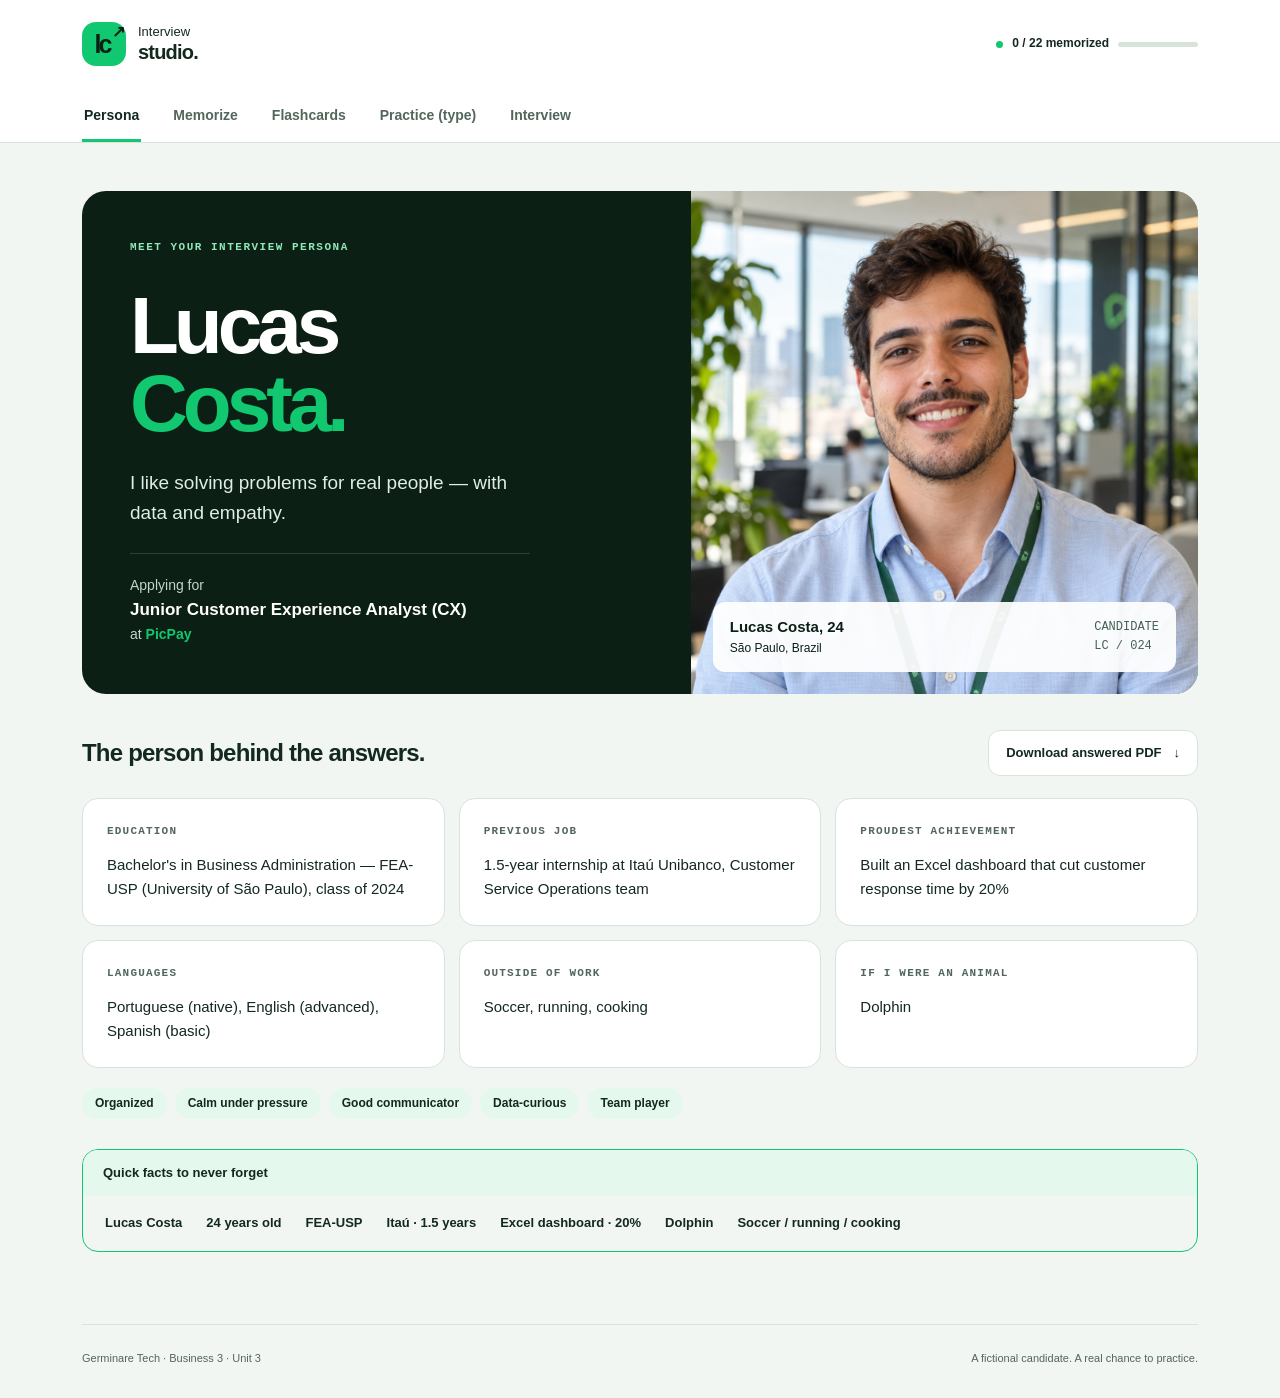
==== public/index.html @ 082b8311 "Lucas Costa interview persona: content, site, PDF" ====
<!doctype html>
<html lang="en">
<head>
  <meta charset="utf-8">
  <meta name="viewport" content="width=device-width, initial-scale=1">
  <meta name="theme-color" content="#0B1F14">
  <meta name="description" content="Meet Lucas Costa. Learn his story and rehearse all 22 interview answers, one conversation at a time.">
  <title>Lucas Costa · Interview studio</title>
  <link rel="stylesheet" href="./styles.css">
  <script src="./app.js" defer></script>
</head>
<body>
  <a class="skip-link" href="#main">Skip to content</a>
  <header class="site-header">
    <div class="header-inner">
      <a class="brand" href="#persona" aria-label="Interview studio home"><span class="brand-mark" aria-hidden="true">lc<span>↗</span></span><span>Interview<br><strong>studio.</strong></span></a>
      <div class="header-progress"><span class="status-dot" aria-hidden="true"></span><span id="header-known">0 / 22 memorized</span><progress id="header-progress" max="22" value="0" aria-label="Answers memorized"></progress></div>
    </div>
    <nav class="tabs" aria-label="Study sections">
      <a href="#persona" data-tab="persona">Persona</a>
      <a href="#memorize" data-tab="memorize">Memorize</a>
      <a href="#flashcards" data-tab="flashcards">Flashcards</a>
      <a href="#practice" data-tab="practice">Practice <span class="desktop-label">(type)</span></a>
      <a href="#exam" data-tab="exam">Interview</a>
    </nav>
  </header>
  <main id="main" tabindex="-1">
    <p id="loading" class="notice" role="status">Opening your interview workbook…</p>
    <section id="persona" class="view" aria-labelledby="persona-heading" hidden></section>
    <section id="memorize" class="view" aria-labelledby="memorize-heading" hidden>
      <div class="section-heading"><div><p class="eyebrow">Learn the script</p><h1 id="memorize-heading">One answer at a time.</h1><p>Read it. Say it. Cover it. Keep the exact words.</p></div><span class="section-count">22 questions</span></div>
      <div class="toolbar">
        <label>Memory mode<select id="memory-mode"><option value="full">Full text</option><option value="first">First letters</option><option value="cloze">Cloze</option><option value="hidden">Hidden</option></select></label>
        <label class="rate-control">Voice speed <output id="rate-value" for="speech-rate">0.9×</output><input id="speech-rate" type="range" min="0.7" max="1.1" step="0.1" value="0.9"></label>
        <button id="stop-speech" class="subtle" type="button">Stop audio</button>
      </div>
      <p id="speech-note" class="helper">Listen in English, then repeat out loud. Voice playback needs a browser with text-to-speech.</p>
      <div id="question-list" class="question-list"></div>
    </section>
    <section id="flashcards" class="view study-view" aria-labelledby="flashcards-heading" hidden>
      <div class="section-heading"><div><p class="eyebrow">Recall, not recognition</p><h1 id="flashcards-heading">Make it stick.</h1><p>Say the answer before you turn the card.</p></div><span id="flash-known" class="section-count">0/22 known</span></div>
      <div class="flash-top"><span id="flash-position" class="eyebrow"></span><div class="button-row"><button id="shuffle" class="subtle" type="button">Shuffle</button><button id="reset-known" class="subtle" type="button">Reset progress</button></div></div>
      <button id="flash-card" class="flash-card" type="button" aria-label="Flip flashcard"><span id="flash-side" class="eyebrow">Question</span><span id="flash-text" class="flash-text"></span><span id="flash-cue" class="cue"></span><span class="flash-hint">Tap to flip · Space on keyboard</span></button>
      <div class="flash-actions"><button id="flash-prev" class="subtle" type="button" aria-label="Previous flashcard">← Previous</button><div class="button-row"><button id="again" class="secondary" type="button">Again</button><button id="got-it" class="primary" type="button">Got it ✓</button></div><button id="flash-next" class="subtle" type="button" aria-label="Next flashcard">Next →</button></div>
      <p class="helper center">Left / right arrows to navigate. Swipe on your phone. “Again” puts a card back into your learning pile.</p>
    </section>
    <section id="practice" class="view study-view" aria-labelledby="practice-heading" hidden>
      <div class="section-heading"><div><p class="eyebrow">Find the missing words</p><h1 id="practice-heading">From memory, please.</h1><p>Type the script or dictate it. Then see what to work on.</p></div></div>
      <div class="practice-panel panel"><div class="question-picker"><label for="practice-select">Choose a question</label><div class="picker-row"><select id="practice-select"></select><button id="practice-random" class="secondary" type="button">Random ↗</button></div></div><h2 id="practice-question"></h2><label for="practice-input">Your answer</label><textarea id="practice-input" rows="7" placeholder="Try without looking at the answer…" spellcheck="false" autocapitalize="off" autocomplete="off"></textarea><div class="button-row"><button id="check-answer" class="primary" type="button">Check answer</button><button id="dictate" class="secondary" type="button" hidden>🎤 Speak answer</button><span id="dictation-status" class="helper" role="status"></span></div></div>
      <div id="practice-result" class="panel result-panel" aria-live="polite" hidden></div>
    </section>
    <section id="exam" class="view study-view" aria-labelledby="exam-heading" hidden>
      <div class="section-heading"><div><p class="eyebrow">Your turn in the hot seat</p><h1 id="exam-heading">Let’s talk, Lucas.</h1><p>A shuffled interview. No notes. Just you and your story.</p></div></div>
      <div id="exam-content" class="panel exam-panel"></div>
    </section>
    <p id="app-status" class="sr-only" role="status" aria-live="polite"></p>
  </main>
  <footer><span>Germinare Tech · Business 3 · Unit 3</span><span>A fictional candidate. A real chance to practice.</span></footer>
</body>
</html>
---- public/styles.css ----
:root{color-scheme:light dark;--green:#11c76f;--ink:#0b1f14;--bg:#f2f6f3;--paper:#fff;--text:#14291e;--muted:#53665b;--line:#d8e3db;--soft:#e5f8ed;--red:#aa3039;--yellow:#765300;--shadow:0 14px 40px #0b1f1408;font-family:Arial,Helvetica,sans-serif;font-size:16px}*{box-sizing:border-box}body{margin:0;background:var(--bg);color:var(--text);line-height:1.6}button,input,select,textarea{font:inherit}button,a,input,select,textarea{-webkit-tap-highlight-color:transparent}button,a,select,input[type=range]{touch-action:manipulation}button{cursor:pointer}button:disabled{cursor:default;opacity:.5}a{color:inherit}button:focus-visible,a:focus-visible,input:focus-visible,textarea:focus-visible,select:focus-visible{outline:3px solid var(--green);outline-offset:4px}button{border:1px solid transparent}button,select,textarea{border-radius:12px}[hidden]{display:none!important}.site-header{background:var(--paper);border-bottom:1px solid var(--line)}.header-inner{max-width:1180px;padding:22px 32px;margin:auto;display:flex;align-items:center;justify-content:space-between;gap:20px}.brand{display:flex;gap:12px;align-items:center;text-decoration:none;font-size:13px;line-height:1.2}.brand strong{font-size:20px;letter-spacing:-.8px}.brand-mark{position:relative;display:grid;place-items:center;background:var(--green);width:44px;height:44px;border-radius:14px;color:var(--ink);font-weight:800;font-size:25px;letter-spacing:-3px;padding-right:4px}.brand-mark span{position:absolute;right:4px;top:0;font-size:16px}.header-progress{display:flex;align-items:center;gap:9px;font-size:12px;font-weight:600}.status-dot{width:7px;height:7px;border-radius:50%;background:var(--green)}progress{appearance:none;width:80px;height:5px;border:0;border-radius:4px;background:var(--line);overflow:hidden}progress::-webkit-progress-bar{background:var(--line)}progress::-webkit-progress-value{background:var(--green)}progress::-moz-progress-bar{background:var(--green)}.tabs{max-width:1116px;margin:auto;display:flex;gap:30px;padding:0 0;overflow-x:auto}.tabs a{white-space:nowrap;text-decoration:none;padding:16px 2px 13px;border-bottom:3px solid transparent;color:var(--muted);font-size:14px;font-weight:700}.tabs a[aria-current=page]{border-color:var(--green);color:var(--text)}main{max-width:1180px;margin:auto;padding:48px 32px 72px;min-height:70vh}.eyebrow{font-family:Consolas,'Courier New',monospace;font-size:11px;font-weight:700;letter-spacing:1.5px;text-transform:uppercase;margin:0 0 12px}.hero{display:grid;grid-template-columns:1.2fr 1fr;min-height:470px;background:var(--ink);color:#fff;border-radius:24px;overflow:hidden}.hero-copy{padding:48px;display:flex;flex-direction:column;align-items:flex-start;justify-content:center}.hero .eyebrow{color:#8fe8b8}.hero h1{font-size:clamp(48px,7vw,80px);line-height:.98;letter-spacing:-5px;margin:18px 0 24px;max-width:400px}.hero h1 span{display:block;color:var(--green)}.hero-tagline{font-size:19px;line-height:1.6;max-width:410px;color:#e0eee5;margin:0 0 24px}.role-label{border-top:1px solid #ffffff26;padding-top:20px;max-width:400px;width:100%;font-size:14px;color:#c0d6c9}.role-label strong{display:block;color:#fff;font-size:17px}.role-label .company{color:var(--green)}.portrait-panel{position:relative;background:#c1e9cc;overflow:hidden;min-height:390px;display:flex;align-items:center;justify-content:center}.portrait-panel img{width:100%;height:100%;object-fit:cover;position:absolute;inset:0}.portrait-fallback{font-size:140px;font-weight:800;letter-spacing:-12px;color:#17683a}.portrait-note{position:absolute;bottom:22px;left:22px;right:22px;display:flex;align-items:center;justify-content:space-between;gap:10px;padding:13px 17px;border-radius:12px;background:#ffffffed;color:var(--ink);font-size:12px}.portrait-note strong{display:block;font-size:15px}.portrait-note .candidate-id{font-family:Consolas,monospace;font-size:12px;color:#476052}.intro-line{display:flex;align-items:center;justify-content:space-between;gap:22px;margin:36px 0 22px}.intro-line h2{font-size:24px;letter-spacing:-.8px;margin:0}.download{font-size:13px;font-weight:700;text-decoration:none;display:inline-flex;align-items:center;gap:12px;padding:12px 17px;border:1px solid var(--line);border-radius:12px;background:var(--paper)}.facts-grid{display:grid;grid-template-columns:repeat(3,1fr);gap:14px}.fact{background:var(--paper);padding:24px;border:1px solid var(--line);border-radius:16px}.fact h3{font-family:Consolas,monospace;font-size:11px;text-transform:uppercase;letter-spacing:1.2px;color:var(--muted);margin:0 0 12px}.fact p{margin:0;font-size:15px}.traits{display:flex;flex-wrap:wrap;gap:8px;margin-top:20px}.chip{background:var(--soft);padding:6px 13px;border-radius:30px;font-size:12px;font-weight:700}.cheat-strip{margin-top:30px;border:1px solid var(--green);border-radius:16px;overflow:hidden}.cheat-strip h2{font-size:13px;background:var(--soft);padding:13px 20px;margin:0}.cheat-facts{display:flex;flex-wrap:wrap;gap:0;padding:12px 10px}.cheat-facts span{font-size:13px;font-weight:700;padding:5px 12px}.section-heading{display:flex;justify-content:space-between;align-items:center;gap:24px;margin-bottom:30px}.section-heading h1{font-size:clamp(32px,4vw,48px);letter-spacing:-1.8px;line-height:1.1;margin:0 0 14px}.section-heading p:not(.eyebrow){color:var(--muted);margin:0;font-size:15px}.section-count{font-family:Consolas,monospace;white-space:nowrap;font-size:12px;border:1px solid var(--line);border-radius:30px;padding:7px 14px;background:var(--paper)}.toolbar{display:flex;align-items:center;gap:30px;background:var(--paper);border:1px solid var(--line);padding:18px 22px;border-radius:16px}.toolbar label,.question-picker label,.practice-panel>label{font-size:12px;font-weight:700;display:block}select{display:block;padding:10px 36px 10px 12px;border:1px solid var(--line);background:var(--paper);color:var(--text);max-width:100%}.toolbar select{margin-top:6px;min-width:170px}.rate-control{flex:1;max-width:260px}.rate-control output{float:right;font-family:Consolas,monospace}.rate-control input{display:block;width:100%;margin-top:18px;accent-color:var(--green)}.toolbar button{margin-left:auto}.helper{color:var(--muted);font-size:12px}.question-list{display:grid;gap:18px;margin-top:25px}.question-card{border:1px solid var(--line);background:var(--paper);border-radius:18px;padding:28px;box-shadow:var(--shadow)}.question-top{display:flex;align-items:flex-start;gap:16px}.q-number{font-family:Consolas,monospace;font-size:12px;color:var(--muted);padding-top:4px;white-space:nowrap}.question-card h2{font-size:18px;line-height:1.5;margin:0;flex:1;letter-spacing:-.3px}.audio-btn{border:1px solid var(--line);border-radius:50%;width:40px;height:40px;flex:none;background:var(--bg);color:var(--text)}.answer{font-size:17px;line-height:1.9;margin:20px 0;white-space:pre-wrap}.answer-hidden{background:var(--bg);width:100%;text-align:left;border:1px dashed var(--line);padding:22px;color:var(--muted)}.cloze-word{display:inline;padding:0 3px;border-radius:4px;border:0;border-bottom:1px dashed var(--green);background:var(--soft);color:var(--text);letter-spacing:1px;font:inherit}.cue{display:block;font-size:12px;color:var(--muted);line-height:1.7}.cue-label{font-family:Consolas,monospace;text-transform:uppercase;font-size:10px;letter-spacing:1px;color:var(--muted);margin-right:10px}.question-bottom{border-top:1px solid var(--line);padding-top:15px;display:flex;justify-content:space-between;gap:18px;align-items:center}.translation{color:var(--muted);font-size:14px;border-left:3px solid var(--green);padding:0 0 0 15px;margin:18px 0 0}.badge{display:inline-block;font-size:10px;background:var(--soft);color:var(--text);padding:3px 9px;border-radius:20px;margin-top:8px}.primary,.secondary,.subtle{padding:11px 19px;font-size:13px;font-weight:700;line-height:1.5;white-space:nowrap}.primary{background:var(--green);color:var(--ink)}.primary:hover{background:#28dc85}.secondary{background:var(--paper);color:var(--text);border-color:var(--line)}.subtle{background:transparent;color:var(--muted);padding:9px 12px}.subtle:hover{background:var(--soft);color:var(--text)}.button-row{display:flex;align-items:center;flex-wrap:wrap;gap:10px}.study-view{max-width:900px;margin:auto}.flash-top{display:flex;align-items:center;justify-content:space-between;margin-bottom:14px}.flash-top .eyebrow{margin:0}.flash-card{display:flex;flex-direction:column;align-items:center;justify-content:center;width:100%;min-height:360px;padding:44px 36px;background:var(--paper);border:1px solid var(--line);border-radius:24px;color:var(--text);box-shadow:var(--shadow);text-align:center}.flash-card.flipped{background:var(--soft);border-color:var(--green)}.flash-text{font-size:clamp(20px,3vw,28px);font-weight:600;letter-spacing:-.6px;line-height:1.6;max-width:700px}.flash-card .cue{margin-top:22px}.flash-hint{font-size:11px;color:var(--muted);margin-top:34px}.flash-actions{display:flex;justify-content:space-between;align-items:center;gap:8px;margin:22px 0}.center{text-align:center}.panel{padding:30px;background:var(--paper);border:1px solid var(--line);border-radius:20px}.picker-row{display:flex;gap:12px;margin-top:8px}.picker-row select{flex:1;min-width:0;width:100%}.practice-panel h2{font-size:22px;line-height:1.5;letter-spacing:-.5px;margin:30px 0 22px}textarea{width:100%;resize:vertical;display:block;background:var(--bg);color:var(--text);border:1px solid var(--line);padding:16px;margin:8px 0 18px;line-height:1.8}.result-panel{margin-top:20px}.result-top{display:flex;align-items:center;gap:18px}.accuracy{font-size:42px;font-weight:800;letter-spacing:-2px;color:var(--text)}.result-top h2{font-size:16px;margin:0}.diff{font-size:17px;line-height:2.2;margin-top:18px}.diff span{padding:2px 4px;border-radius:4px}.diff-correct{background:var(--soft);color:#137346}.diff-missing{background:#fde7e9;color:var(--red);text-decoration:line-through}.diff-extra{background:#fff0b9;color:var(--yellow)}.diff-legend{display:flex;gap:16px;flex-wrap:wrap;font-size:12px;margin-top:20px}.diff-legend span{padding:2px 7px;border-radius:4px}.exam-panel{text-align:center;padding:40px;min-height:370px;display:flex;flex-direction:column;align-items:center;justify-content:center}.exam-panel h2{font-size:26px;line-height:1.5;letter-spacing:-.6px;max-width:680px;margin:15px 0 24px}.exam-panel>p{max-width:570px;color:var(--muted)}.exam-panel .button-row{justify-content:center}.exam-timer{font-family:Consolas,monospace;font-size:58px;line-height:1.2;color:var(--text);margin:15px 0}.exam-timer small{font-size:14px;color:var(--muted);margin-left:6px}.exam-answer{text-align:left;background:var(--soft);border-radius:14px;padding:22px;margin:10px 0 24px;line-height:1.9;font-size:17px}.exam-options{display:flex;align-items:center;gap:12px;margin:5px 0 24px;font-size:13px}.exam-options select{display:inline-block}.exam-score{font-size:72px;line-height:1.1;letter-spacing:-4px;font-weight:800;margin:20px 0}.exam-review{margin-top:24px;width:100%;text-align:left}.exam-review summary{cursor:pointer;font-size:14px;font-weight:700}.exam-review li{margin:12px 0;font-size:14px}.notice{padding:30px;background:var(--paper);border-radius:16px;border:1px solid var(--line)}footer{max-width:1116px;margin:auto;padding:25px 0 30px;border-top:1px solid var(--line);font-size:11px;color:var(--muted);display:flex;justify-content:space-between;gap:20px}.sr-only{position:absolute;width:1px;height:1px;padding:0;margin:-1px;overflow:hidden;clip:rect(0,0,0,0);white-space:nowrap;border:0}.skip-link{position:absolute;top:-60px;left:20px;z-index:10;background:var(--green);color:var(--ink);padding:10px}.skip-link:focus{top:10px}@media(prefers-color-scheme:dark){:root{--bg:#09170f;--paper:#11271b;--text:#e9f3ed;--muted:#a2b7aa;--line:#2c4536;--soft:#153d28;--shadow:none;--red:#ffabb1;--yellow:#ffe6a0}.hero{border:1px solid var(--line)}.diff-correct{color:#91edb9}.diff-missing{background:#4a2328}.diff-extra{background:#483b15}.portrait-panel{background:#274e34}}@media(max-width:760px){.header-inner{padding:18px 20px}.header-progress progress{display:none}.tabs{gap:24px;padding:0 20px}.tabs a{font-size:12px}.desktop-label{display:none}main{padding:28px 20px 48px}.hero{grid-template-columns:1fr;min-height:0;border-radius:20px}.hero-copy{padding:32px}.hero h1{font-size:64px;letter-spacing:-3.5px;margin-top:14px}.hero-tagline{font-size:17px}.portrait-panel{min-height:310px;max-height:380px}.portrait-panel img{object-position:center 32%}.facts-grid{grid-template-columns:repeat(2,1fr)}.intro-line{align-items:flex-start}.intro-line h2{font-size:21px}.download{font-size:11px;padding:10px}.fact{padding:20px}.section-heading{gap:12px;align-items:flex-start}.section-heading h1{font-size:36px}.section-count{font-size:10px;padding:5px 9px}.toolbar{gap:18px;flex-wrap:wrap;padding:16px}.rate-control{min-width:115px}.toolbar button{margin-left:0;padding:4px}.toolbar select{min-width:145px}.question-card{padding:21px}.question-top{gap:10px}.question-card h2{font-size:16px}.q-number{font-size:10px}.audio-btn{width:35px;height:35px}.answer{font-size:16px}.question-bottom{align-items:flex-start;flex-direction:column;gap:10px}.question-bottom button{padding-left:0}.flash-card{min-height:350px;padding:28px 23px}.flash-actions{flex-wrap:wrap;justify-content:center}.flash-actions>.button-row{order:-1;width:100%;justify-content:center}.flash-actions>.subtle{flex:1}.panel{padding:22px}.exam-panel{padding:28px 22px}.exam-panel h2{font-size:22px}.exam-answer{padding:17px;font-size:16px}footer{margin:0 20px;flex-direction:column;gap:5px}.picker-row{flex-wrap:wrap}.picker-row select{flex-basis:100%}}@media(max-width:400px){.header-progress{font-size:10px}.facts-grid{grid-template-columns:1fr}.hero-copy{padding:25px}.hero h1{font-size:58px}.intro-line{flex-direction:column;gap:12px}.section-heading{flex-direction:column}.flash-top .button-row{gap:0}.flash-top button{font-size:11px;padding:8px}.tabs{gap:20px}.toolbar label{width:100%;max-width:none}.toolbar select{width:100%}}@media(prefers-reduced-motion:no-preference){.view{animation:appear .2s ease-out}@keyframes appear{from{opacity:0;transform:translateY(5px)}to{opacity:1;transform:translateY(0)}}}
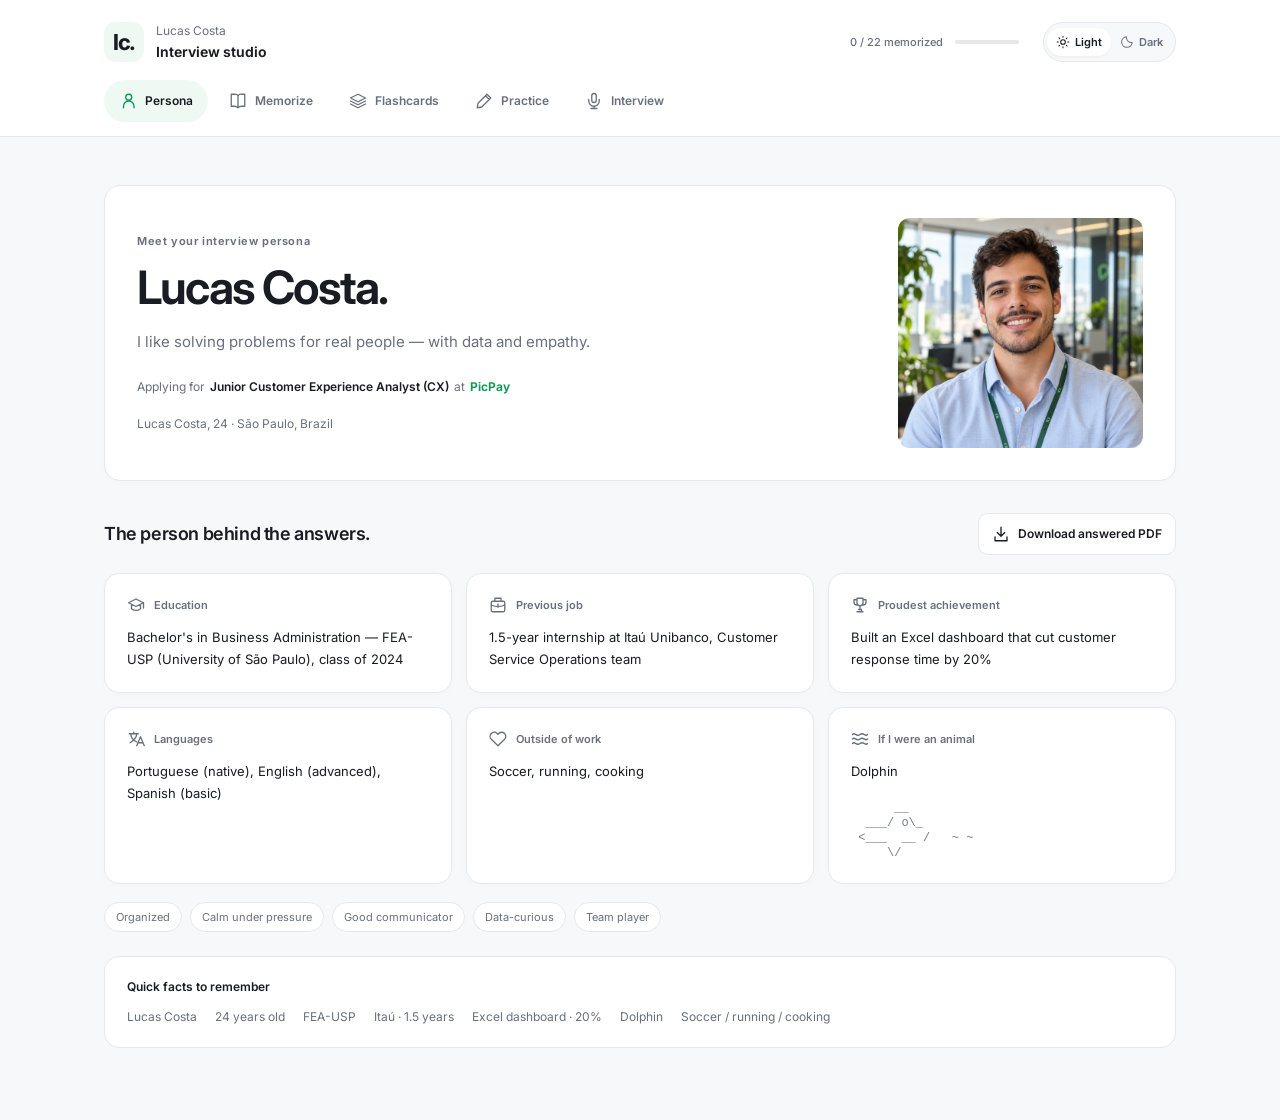
==== commit 1504183f: "Redesign site: clean white UI, dark mode pill, icons, ASCII touches" ====
--- a/public/index.html
+++ b/public/index.html
@@ -1,11 +1,15 @@
 <!doctype html>
-<html lang="en">
+<html lang="en" data-theme="light">
 <head>
   <meta charset="utf-8">
   <meta name="viewport" content="width=device-width, initial-scale=1">
-  <meta name="theme-color" content="#0B1F14">
+  <meta name="theme-color" content="#f7f8fa">
   <meta name="description" content="Meet Lucas Costa. Learn his story and rehearse all 22 interview answers, one conversation at a time.">
   <title>Lucas Costa · Interview studio</title>
+  <script>try { document.documentElement.dataset.theme = localStorage.getItem('lc-theme') === 'dark' ? 'dark' : 'light'; } catch { document.documentElement.dataset.theme = 'light'; }</script>
+  <link rel="preconnect" href="https://fonts.googleapis.com">
+  <link rel="preconnect" href="https://fonts.gstatic.com" crossorigin>
+  <link href="https://fonts.googleapis.com/css2?family=Inter:wght@400;500;600;650;700;750&display=swap" rel="stylesheet">
   <link rel="stylesheet" href="./styles.css">
   <script src="./app.js" defer></script>
 </head>
@@ -13,15 +17,18 @@
   <a class="skip-link" href="#main">Skip to content</a>
   <header class="site-header">
     <div class="header-inner">
-      <a class="brand" href="#persona" aria-label="Interview studio home"><span class="brand-mark" aria-hidden="true">lc<span>↗</span></span><span>Interview<br><strong>studio.</strong></span></a>
-      <div class="header-progress"><span class="status-dot" aria-hidden="true"></span><span id="header-known">0 / 22 memorized</span><progress id="header-progress" max="22" value="0" aria-label="Answers memorized"></progress></div>
+      <a class="brand" href="#persona" aria-label="Interview studio home"><span class="brand-mark" aria-hidden="true">lc.</span><span>Lucas Costa<strong>Interview studio</strong></span></a>
+      <div class="header-tools">
+        <div class="header-progress"><span id="header-known">0 / 22 memorized</span><progress id="header-progress" max="22" value="0" aria-label="Answers memorized"></progress></div>
+        <button id="theme-toggle" class="theme-toggle" type="button" aria-label="Switch to dark theme" aria-pressed="false"><span class="theme-light"><span data-icon="sun"></span><span>Light</span></span><span class="theme-dark"><span data-icon="moon"></span><span>Dark</span></span></button>
+      </div>
     </div>
     <nav class="tabs" aria-label="Study sections">
-      <a href="#persona" data-tab="persona">Persona</a>
-      <a href="#memorize" data-tab="memorize">Memorize</a>
-      <a href="#flashcards" data-tab="flashcards">Flashcards</a>
-      <a href="#practice" data-tab="practice">Practice <span class="desktop-label">(type)</span></a>
-      <a href="#exam" data-tab="exam">Interview</a>
+      <a href="#persona" data-tab="persona"><span data-icon="user"></span>Persona</a>
+      <a href="#memorize" data-tab="memorize"><span data-icon="book-open"></span>Memorize</a>
+      <a href="#flashcards" data-tab="flashcards"><span data-icon="layers"></span>Flashcards</a>
+      <a href="#practice" data-tab="practice"><span data-icon="pencil"></span>Practice</a>
+      <a href="#exam" data-tab="exam"><span data-icon="mic"></span>Interview</a>
     </nav>
   </header>
   <main id="main" tabindex="-1">
@@ -32,29 +39,30 @@
       <div class="toolbar">
         <label>Memory mode<select id="memory-mode"><option value="full">Full text</option><option value="first">First letters</option><option value="cloze">Cloze</option><option value="hidden">Hidden</option></select></label>
         <label class="rate-control">Voice speed <output id="rate-value" for="speech-rate">0.9×</output><input id="speech-rate" type="range" min="0.7" max="1.1" step="0.1" value="0.9"></label>
-        <button id="stop-speech" class="subtle" type="button">Stop audio</button>
+        <button id="stop-speech" class="subtle" type="button"><span data-icon="square"></span>Stop audio</button>
       </div>
       <p id="speech-note" class="helper">Listen in English, then repeat out loud. Voice playback needs a browser with text-to-speech.</p>
       <div id="question-list" class="question-list"></div>
     </section>
     <section id="flashcards" class="view study-view" aria-labelledby="flashcards-heading" hidden>
       <div class="section-heading"><div><p class="eyebrow">Recall, not recognition</p><h1 id="flashcards-heading">Make it stick.</h1><p>Say the answer before you turn the card.</p></div><span id="flash-known" class="section-count">0/22 known</span></div>
-      <div class="flash-top"><span id="flash-position" class="eyebrow"></span><div class="button-row"><button id="shuffle" class="subtle" type="button">Shuffle</button><button id="reset-known" class="subtle" type="button">Reset progress</button></div></div>
+      <div class="flash-top"><span id="flash-position" class="eyebrow"></span><div class="button-row"><button id="shuffle" class="subtle" type="button"><span data-icon="shuffle"></span>Shuffle</button><button id="reset-known" class="subtle" type="button"><span data-icon="rotate-ccw"></span>Reset progress</button></div></div>
       <button id="flash-card" class="flash-card" type="button" aria-label="Flip flashcard"><span id="flash-side" class="eyebrow">Question</span><span id="flash-text" class="flash-text"></span><span id="flash-cue" class="cue"></span><span class="flash-hint">Tap to flip · Space on keyboard</span></button>
-      <div class="flash-actions"><button id="flash-prev" class="subtle" type="button" aria-label="Previous flashcard">← Previous</button><div class="button-row"><button id="again" class="secondary" type="button">Again</button><button id="got-it" class="primary" type="button">Got it ✓</button></div><button id="flash-next" class="subtle" type="button" aria-label="Next flashcard">Next →</button></div>
+      <pre id="flash-celebration" class="ascii-art center" aria-hidden="true" hidden>★ 22 / 22 ★
+all in your memory</pre>
+      <div class="flash-actions"><button id="flash-prev" class="subtle" type="button" aria-label="Previous flashcard"><span data-icon="chevron-left"></span>Previous</button><div class="button-row"><button id="again" class="secondary" type="button"><span data-icon="rotate-ccw"></span>Again</button><button id="got-it" class="primary" type="button"><span data-icon="check"></span>Got it</button></div><button id="flash-next" class="subtle" type="button" aria-label="Next flashcard">Next<span data-icon="chevron-right"></span></button></div>
       <p class="helper center">Left / right arrows to navigate. Swipe on your phone. “Again” puts a card back into your learning pile.</p>
     </section>
     <section id="practice" class="view study-view" aria-labelledby="practice-heading" hidden>
       <div class="section-heading"><div><p class="eyebrow">Find the missing words</p><h1 id="practice-heading">From memory, please.</h1><p>Type the script or dictate it. Then see what to work on.</p></div></div>
-      <div class="practice-panel panel"><div class="question-picker"><label for="practice-select">Choose a question</label><div class="picker-row"><select id="practice-select"></select><button id="practice-random" class="secondary" type="button">Random ↗</button></div></div><h2 id="practice-question"></h2><label for="practice-input">Your answer</label><textarea id="practice-input" rows="7" placeholder="Try without looking at the answer…" spellcheck="false" autocapitalize="off" autocomplete="off"></textarea><div class="button-row"><button id="check-answer" class="primary" type="button">Check answer</button><button id="dictate" class="secondary" type="button" hidden>🎤 Speak answer</button><span id="dictation-status" class="helper" role="status"></span></div></div>
+      <div class="practice-panel panel"><div class="question-picker"><label for="practice-select">Choose a question</label><div class="picker-row"><select id="practice-select"></select><button id="practice-random" class="secondary" type="button"><span data-icon="shuffle"></span>Random</button></div></div><h2 id="practice-question"></h2><label for="practice-input">Your answer</label><textarea id="practice-input" rows="7" placeholder="Try without looking at the answer…" spellcheck="false" autocapitalize="off" autocomplete="off"></textarea><div class="button-row"><button id="check-answer" class="primary" type="button"><span data-icon="check"></span>Check answer</button><button id="dictate" class="secondary" type="button" hidden><span data-icon="mic"></span>Speak answer</button><span id="dictation-status" class="helper" role="status"></span></div><p class="helper">Your answer stays in this browser. Voice input is available only in supported browsers.</p></div>
       <div id="practice-result" class="panel result-panel" aria-live="polite" hidden></div>
     </section>
     <section id="exam" class="view study-view" aria-labelledby="exam-heading" hidden>
-      <div class="section-heading"><div><p class="eyebrow">Your turn in the hot seat</p><h1 id="exam-heading">Let’s talk, Lucas.</h1><p>A shuffled interview. No notes. Just you and your story.</p></div></div>
+      <div class="section-heading"><div><p class="eyebrow">An interview, at your pace</p><h1 id="exam-heading">Let’s talk, Lucas.</h1><p>A shuffled interview. No notes. Just you and your story.</p></div></div>
       <div id="exam-content" class="panel exam-panel"></div>
     </section>
     <p id="app-status" class="sr-only" role="status" aria-live="polite"></p>
   </main>
-  <footer><span>Germinare Tech · Business 3 · Unit 3</span><span>A fictional candidate. A real chance to practice.</span></footer>
 </body>
 </html>
--- a/public/styles.css
+++ b/public/styles.css
@@ -1 +1,236 @@
-:root{color-scheme:light dark;--green:#11c76f;--ink:#0b1f14;--bg:#f2f6f3;--paper:#fff;--text:#14291e;--muted:#53665b;--line:#d8e3db;--soft:#e5f8ed;--red:#aa3039;--yellow:#765300;--shadow:0 14px 40px #0b1f1408;font-family:Arial,Helvetica,sans-serif;font-size:16px}*{box-sizing:border-box}body{margin:0;background:var(--bg);color:var(--text);line-height:1.6}button,input,select,textarea{font:inherit}button,a,input,select,textarea{-webkit-tap-highlight-color:transparent}button,a,select,input[type=range]{touch-action:manipulation}button{cursor:pointer}button:disabled{cursor:default;opacity:.5}a{color:inherit}button:focus-visible,a:focus-visible,input:focus-visible,textarea:focus-visible,select:focus-visible{outline:3px solid var(--green);outline-offset:4px}button{border:1px solid transparent}button,select,textarea{border-radius:12px}[hidden]{display:none!important}.site-header{background:var(--paper);border-bottom:1px solid var(--line)}.header-inner{max-width:1180px;padding:22px 32px;margin:auto;display:flex;align-items:center;justify-content:space-between;gap:20px}.brand{display:flex;gap:12px;align-items:center;text-decoration:none;font-size:13px;line-height:1.2}.brand strong{font-size:20px;letter-spacing:-.8px}.brand-mark{position:relative;display:grid;place-items:center;background:var(--green);width:44px;height:44px;border-radius:14px;color:var(--ink);font-weight:800;font-size:25px;letter-spacing:-3px;padding-right:4px}.brand-mark span{position:absolute;right:4px;top:0;font-size:16px}.header-progress{display:flex;align-items:center;gap:9px;font-size:12px;font-weight:600}.status-dot{width:7px;height:7px;border-radius:50%;background:var(--green)}progress{appearance:none;width:80px;height:5px;border:0;border-radius:4px;background:var(--line);overflow:hidden}progress::-webkit-progress-bar{background:var(--line)}progress::-webkit-progress-value{background:var(--green)}progress::-moz-progress-bar{background:var(--green)}.tabs{max-width:1116px;margin:auto;display:flex;gap:30px;padding:0 0;overflow-x:auto}.tabs a{white-space:nowrap;text-decoration:none;padding:16px 2px 13px;border-bottom:3px solid transparent;color:var(--muted);font-size:14px;font-weight:700}.tabs a[aria-current=page]{border-color:var(--green);color:var(--text)}main{max-width:1180px;margin:auto;padding:48px 32px 72px;min-height:70vh}.eyebrow{font-family:Consolas,'Courier New',monospace;font-size:11px;font-weight:700;letter-spacing:1.5px;text-transform:uppercase;margin:0 0 12px}.hero{display:grid;grid-template-columns:1.2fr 1fr;min-height:470px;background:var(--ink);color:#fff;border-radius:24px;overflow:hidden}.hero-copy{padding:48px;display:flex;flex-direction:column;align-items:flex-start;justify-content:center}.hero .eyebrow{color:#8fe8b8}.hero h1{font-size:clamp(48px,7vw,80px);line-height:.98;letter-spacing:-5px;margin:18px 0 24px;max-width:400px}.hero h1 span{display:block;color:var(--green)}.hero-tagline{font-size:19px;line-height:1.6;max-width:410px;color:#e0eee5;margin:0 0 24px}.role-label{border-top:1px solid #ffffff26;padding-top:20px;max-width:400px;width:100%;font-size:14px;color:#c0d6c9}.role-label strong{display:block;color:#fff;font-size:17px}.role-label .company{color:var(--green)}.portrait-panel{position:relative;background:#c1e9cc;overflow:hidden;min-height:390px;display:flex;align-items:center;justify-content:center}.portrait-panel img{width:100%;height:100%;object-fit:cover;position:absolute;inset:0}.portrait-fallback{font-size:140px;font-weight:800;letter-spacing:-12px;color:#17683a}.portrait-note{position:absolute;bottom:22px;left:22px;right:22px;display:flex;align-items:center;justify-content:space-between;gap:10px;padding:13px 17px;border-radius:12px;background:#ffffffed;color:var(--ink);font-size:12px}.portrait-note strong{display:block;font-size:15px}.portrait-note .candidate-id{font-family:Consolas,monospace;font-size:12px;color:#476052}.intro-line{display:flex;align-items:center;justify-content:space-between;gap:22px;margin:36px 0 22px}.intro-line h2{font-size:24px;letter-spacing:-.8px;margin:0}.download{font-size:13px;font-weight:700;text-decoration:none;display:inline-flex;align-items:center;gap:12px;padding:12px 17px;border:1px solid var(--line);border-radius:12px;background:var(--paper)}.facts-grid{display:grid;grid-template-columns:repeat(3,1fr);gap:14px}.fact{background:var(--paper);padding:24px;border:1px solid var(--line);border-radius:16px}.fact h3{font-family:Consolas,monospace;font-size:11px;text-transform:uppercase;letter-spacing:1.2px;color:var(--muted);margin:0 0 12px}.fact p{margin:0;font-size:15px}.traits{display:flex;flex-wrap:wrap;gap:8px;margin-top:20px}.chip{background:var(--soft);padding:6px 13px;border-radius:30px;font-size:12px;font-weight:700}.cheat-strip{margin-top:30px;border:1px solid var(--green);border-radius:16px;overflow:hidden}.cheat-strip h2{font-size:13px;background:var(--soft);padding:13px 20px;margin:0}.cheat-facts{display:flex;flex-wrap:wrap;gap:0;padding:12px 10px}.cheat-facts span{font-size:13px;font-weight:700;padding:5px 12px}.section-heading{display:flex;justify-content:space-between;align-items:center;gap:24px;margin-bottom:30px}.section-heading h1{font-size:clamp(32px,4vw,48px);letter-spacing:-1.8px;line-height:1.1;margin:0 0 14px}.section-heading p:not(.eyebrow){color:var(--muted);margin:0;font-size:15px}.section-count{font-family:Consolas,monospace;white-space:nowrap;font-size:12px;border:1px solid var(--line);border-radius:30px;padding:7px 14px;background:var(--paper)}.toolbar{display:flex;align-items:center;gap:30px;background:var(--paper);border:1px solid var(--line);padding:18px 22px;border-radius:16px}.toolbar label,.question-picker label,.practice-panel>label{font-size:12px;font-weight:700;display:block}select{display:block;padding:10px 36px 10px 12px;border:1px solid var(--line);background:var(--paper);color:var(--text);max-width:100%}.toolbar select{margin-top:6px;min-width:170px}.rate-control{flex:1;max-width:260px}.rate-control output{float:right;font-family:Consolas,monospace}.rate-control input{display:block;width:100%;margin-top:18px;accent-color:var(--green)}.toolbar button{margin-left:auto}.helper{color:var(--muted);font-size:12px}.question-list{display:grid;gap:18px;margin-top:25px}.question-card{border:1px solid var(--line);background:var(--paper);border-radius:18px;padding:28px;box-shadow:var(--shadow)}.question-top{display:flex;align-items:flex-start;gap:16px}.q-number{font-family:Consolas,monospace;font-size:12px;color:var(--muted);padding-top:4px;white-space:nowrap}.question-card h2{font-size:18px;line-height:1.5;margin:0;flex:1;letter-spacing:-.3px}.audio-btn{border:1px solid var(--line);border-radius:50%;width:40px;height:40px;flex:none;background:var(--bg);color:var(--text)}.answer{font-size:17px;line-height:1.9;margin:20px 0;white-space:pre-wrap}.answer-hidden{background:var(--bg);width:100%;text-align:left;border:1px dashed var(--line);padding:22px;color:var(--muted)}.cloze-word{display:inline;padding:0 3px;border-radius:4px;border:0;border-bottom:1px dashed var(--green);background:var(--soft);color:var(--text);letter-spacing:1px;font:inherit}.cue{display:block;font-size:12px;color:var(--muted);line-height:1.7}.cue-label{font-family:Consolas,monospace;text-transform:uppercase;font-size:10px;letter-spacing:1px;color:var(--muted);margin-right:10px}.question-bottom{border-top:1px solid var(--line);padding-top:15px;display:flex;justify-content:space-between;gap:18px;align-items:center}.translation{color:var(--muted);font-size:14px;border-left:3px solid var(--green);padding:0 0 0 15px;margin:18px 0 0}.badge{display:inline-block;font-size:10px;background:var(--soft);color:var(--text);padding:3px 9px;border-radius:20px;margin-top:8px}.primary,.secondary,.subtle{padding:11px 19px;font-size:13px;font-weight:700;line-height:1.5;white-space:nowrap}.primary{background:var(--green);color:var(--ink)}.primary:hover{background:#28dc85}.secondary{background:var(--paper);color:var(--text);border-color:var(--line)}.subtle{background:transparent;color:var(--muted);padding:9px 12px}.subtle:hover{background:var(--soft);color:var(--text)}.button-row{display:flex;align-items:center;flex-wrap:wrap;gap:10px}.study-view{max-width:900px;margin:auto}.flash-top{display:flex;align-items:center;justify-content:space-between;margin-bottom:14px}.flash-top .eyebrow{margin:0}.flash-card{display:flex;flex-direction:column;align-items:center;justify-content:center;width:100%;min-height:360px;padding:44px 36px;background:var(--paper);border:1px solid var(--line);border-radius:24px;color:var(--text);box-shadow:var(--shadow);text-align:center}.flash-card.flipped{background:var(--soft);border-color:var(--green)}.flash-text{font-size:clamp(20px,3vw,28px);font-weight:600;letter-spacing:-.6px;line-height:1.6;max-width:700px}.flash-card .cue{margin-top:22px}.flash-hint{font-size:11px;color:var(--muted);margin-top:34px}.flash-actions{display:flex;justify-content:space-between;align-items:center;gap:8px;margin:22px 0}.center{text-align:center}.panel{padding:30px;background:var(--paper);border:1px solid var(--line);border-radius:20px}.picker-row{display:flex;gap:12px;margin-top:8px}.picker-row select{flex:1;min-width:0;width:100%}.practice-panel h2{font-size:22px;line-height:1.5;letter-spacing:-.5px;margin:30px 0 22px}textarea{width:100%;resize:vertical;display:block;background:var(--bg);color:var(--text);border:1px solid var(--line);padding:16px;margin:8px 0 18px;line-height:1.8}.result-panel{margin-top:20px}.result-top{display:flex;align-items:center;gap:18px}.accuracy{font-size:42px;font-weight:800;letter-spacing:-2px;color:var(--text)}.result-top h2{font-size:16px;margin:0}.diff{font-size:17px;line-height:2.2;margin-top:18px}.diff span{padding:2px 4px;border-radius:4px}.diff-correct{background:var(--soft);color:#137346}.diff-missing{background:#fde7e9;color:var(--red);text-decoration:line-through}.diff-extra{background:#fff0b9;color:var(--yellow)}.diff-legend{display:flex;gap:16px;flex-wrap:wrap;font-size:12px;margin-top:20px}.diff-legend span{padding:2px 7px;border-radius:4px}.exam-panel{text-align:center;padding:40px;min-height:370px;display:flex;flex-direction:column;align-items:center;justify-content:center}.exam-panel h2{font-size:26px;line-height:1.5;letter-spacing:-.6px;max-width:680px;margin:15px 0 24px}.exam-panel>p{max-width:570px;color:var(--muted)}.exam-panel .button-row{justify-content:center}.exam-timer{font-family:Consolas,monospace;font-size:58px;line-height:1.2;color:var(--text);margin:15px 0}.exam-timer small{font-size:14px;color:var(--muted);margin-left:6px}.exam-answer{text-align:left;background:var(--soft);border-radius:14px;padding:22px;margin:10px 0 24px;line-height:1.9;font-size:17px}.exam-options{display:flex;align-items:center;gap:12px;margin:5px 0 24px;font-size:13px}.exam-options select{display:inline-block}.exam-score{font-size:72px;line-height:1.1;letter-spacing:-4px;font-weight:800;margin:20px 0}.exam-review{margin-top:24px;width:100%;text-align:left}.exam-review summary{cursor:pointer;font-size:14px;font-weight:700}.exam-review li{margin:12px 0;font-size:14px}.notice{padding:30px;background:var(--paper);border-radius:16px;border:1px solid var(--line)}footer{max-width:1116px;margin:auto;padding:25px 0 30px;border-top:1px solid var(--line);font-size:11px;color:var(--muted);display:flex;justify-content:space-between;gap:20px}.sr-only{position:absolute;width:1px;height:1px;padding:0;margin:-1px;overflow:hidden;clip:rect(0,0,0,0);white-space:nowrap;border:0}.skip-link{position:absolute;top:-60px;left:20px;z-index:10;background:var(--green);color:var(--ink);padding:10px}.skip-link:focus{top:10px}@media(prefers-color-scheme:dark){:root{--bg:#09170f;--paper:#11271b;--text:#e9f3ed;--muted:#a2b7aa;--line:#2c4536;--soft:#153d28;--shadow:none;--red:#ffabb1;--yellow:#ffe6a0}.hero{border:1px solid var(--line)}.diff-correct{color:#91edb9}.diff-missing{background:#4a2328}.diff-extra{background:#483b15}.portrait-panel{background:#274e34}}@media(max-width:760px){.header-inner{padding:18px 20px}.header-progress progress{display:none}.tabs{gap:24px;padding:0 20px}.tabs a{font-size:12px}.desktop-label{display:none}main{padding:28px 20px 48px}.hero{grid-template-columns:1fr;min-height:0;border-radius:20px}.hero-copy{padding:32px}.hero h1{font-size:64px;letter-spacing:-3.5px;margin-top:14px}.hero-tagline{font-size:17px}.portrait-panel{min-height:310px;max-height:380px}.portrait-panel img{object-position:center 32%}.facts-grid{grid-template-columns:repeat(2,1fr)}.intro-line{align-items:flex-start}.intro-line h2{font-size:21px}.download{font-size:11px;padding:10px}.fact{padding:20px}.section-heading{gap:12px;align-items:flex-start}.section-heading h1{font-size:36px}.section-count{font-size:10px;padding:5px 9px}.toolbar{gap:18px;flex-wrap:wrap;padding:16px}.rate-control{min-width:115px}.toolbar button{margin-left:0;padding:4px}.toolbar select{min-width:145px}.question-card{padding:21px}.question-top{gap:10px}.question-card h2{font-size:16px}.q-number{font-size:10px}.audio-btn{width:35px;height:35px}.answer{font-size:16px}.question-bottom{align-items:flex-start;flex-direction:column;gap:10px}.question-bottom button{padding-left:0}.flash-card{min-height:350px;padding:28px 23px}.flash-actions{flex-wrap:wrap;justify-content:center}.flash-actions>.button-row{order:-1;width:100%;justify-content:center}.flash-actions>.subtle{flex:1}.panel{padding:22px}.exam-panel{padding:28px 22px}.exam-panel h2{font-size:22px}.exam-answer{padding:17px;font-size:16px}footer{margin:0 20px;flex-direction:column;gap:5px}.picker-row{flex-wrap:wrap}.picker-row select{flex-basis:100%}}@media(max-width:400px){.header-progress{font-size:10px}.facts-grid{grid-template-columns:1fr}.hero-copy{padding:25px}.hero h1{font-size:58px}.intro-line{flex-direction:column;gap:12px}.section-heading{flex-direction:column}.flash-top .button-row{gap:0}.flash-top button{font-size:11px;padding:8px}.tabs{gap:20px}.toolbar label{width:100%;max-width:none}.toolbar select{width:100%}}@media(prefers-reduced-motion:no-preference){.view{animation:appear .2s ease-out}@keyframes appear{from{opacity:0;transform:translateY(5px)}to{opacity:1;transform:translateY(0)}}}
+:root {
+  color-scheme: light;
+  --green: #11c76f;
+  --ink: #102319;
+  --bg: #f7f8fa;
+  --paper: #fff;
+  --text: #191c22;
+  --muted: #69707d;
+  --line: #e6e8ed;
+  --soft: #edf9f2;
+  --red: #ae3846;
+  --yellow: #805c12;
+  --shadow: 0 2px 8px #161c2604;
+  font-family: 'Inter', system-ui, sans-serif;
+  font-size: 16px;
+}
+:root[data-theme="dark"] {
+  color-scheme: dark;
+  --bg: #0f1115;
+  --paper: #171a21;
+  --text: #eff1f5;
+  --muted: #a0a7b4;
+  --line: #2b303a;
+  --soft: #163126;
+  --red: #ffadb7;
+  --yellow: #f1d58a;
+  --shadow: none;
+}
+* { box-sizing: border-box; }
+body { margin: 0; background: var(--bg); color: var(--text); line-height: 1.65; }
+button, input, select, textarea { font: inherit; }
+button, a, input, select, textarea { -webkit-tap-highlight-color: transparent; }
+button, a, select, input[type="range"] { touch-action: manipulation; }
+button { cursor: pointer; border: 1px solid transparent; }
+button:disabled { cursor: default; opacity: .5; }
+a { color: inherit; }
+button:focus-visible, a:focus-visible, input:focus-visible, textarea:focus-visible, select:focus-visible, summary:focus-visible { outline: 2px solid var(--green); outline-offset: 4px; }
+button, select, textarea { border-radius: 10px; }
+[hidden] { display: none !important; }
+.icon { width: 18px; height: 18px; flex: none; vertical-align: middle; pointer-events: none; }
+[data-icon] { display: inline-flex; align-items: center; }
+.site-header { background: var(--paper); border-bottom: 1px solid var(--line); }
+.header-inner { max-width: 1120px; margin: auto; padding: 22px 24px 18px; display: flex; align-items: center; justify-content: space-between; gap: 20px; }
+.brand { display: flex; gap: 12px; align-items: center; text-decoration: none; font-size: 12px; color: var(--muted); line-height: 1.55; }
+.brand strong { display: block; font-size: 14px; font-weight: 650; color: var(--text); }
+.brand-mark { width: 40px; height: 40px; display: grid; place-items: center; background: var(--soft); color: var(--text); border-radius: 12px; font-size: 22px; font-weight: 750; letter-spacing: -1.5px; }
+.header-tools { display: flex; gap: 24px; align-items: center; }
+.header-progress { display: flex; align-items: center; gap: 12px; color: var(--muted); font-size: 11px; font-weight: 500; }
+progress { appearance: none; width: 64px; height: 4px; border: 0; border-radius: 4px; background: var(--line); overflow: hidden; }
+progress::-webkit-progress-bar { background: var(--line); }
+progress::-webkit-progress-value { background: var(--green); }
+progress::-moz-progress-bar { background: var(--green); }
+.theme-toggle { display: flex; align-items: center; padding: 3px; min-height: 40px; background: var(--bg); border-color: var(--line); border-radius: 30px; color: var(--muted); }
+.theme-toggle > span { display: flex; align-items: center; justify-content: center; gap: 5px; padding: 5px 9px; border-radius: 22px; font-size: 11px; font-weight: 600; }
+.theme-toggle .icon { width: 14px; height: 14px; }
+:root:not([data-theme="dark"]) .theme-light, [data-theme="dark"] .theme-dark { background: var(--paper); color: var(--text); box-shadow: 0 1px 3px #0000000c; }
+.tabs { max-width: 1120px; margin: auto; display: flex; gap: 6px; padding: 0 24px 14px; overflow-x: auto; scrollbar-width: thin; }
+.tabs a { display: flex; align-items: center; justify-content: center; gap: 8px; white-space: nowrap; text-decoration: none; min-height: 42px; padding: 9px 15px; border-radius: 24px; color: var(--muted); font-size: 12px; font-weight: 600; }
+.tabs a:hover { background: var(--bg); }
+.tabs a[aria-current="page"] { background: var(--soft); color: var(--text); }
+.tabs a[aria-current="page"] .icon { color: #0a9a52; }
+main { max-width: 1120px; margin: auto; padding: 48px 24px 72px; min-height: 70vh; }
+.eyebrow { font-size: 11px; font-weight: 650; letter-spacing: .6px; color: var(--muted); margin: 0 0 12px; }
+h1, h2, h3, p { overflow-wrap: break-word; }
+.hero { display: grid; grid-template-columns: 1fr 245px; align-items: center; gap: 44px; padding: 32px; background: var(--paper); border: 1px solid var(--line); border-radius: 16px; box-shadow: var(--shadow); }
+.hero h1 { font-size: clamp(32px, 5vw, 46px); font-weight: 650; line-height: 1.12; letter-spacing: -1.8px; margin: 0 0 16px; }
+.hero-tagline { font-size: 15px; color: var(--muted); max-width: 490px; margin: 0 0 22px; }
+.role-label { display: flex; flex-wrap: wrap; align-items: center; gap: 5px; font-size: 12px; color: var(--muted); }
+.role-label strong { color: var(--text); font-weight: 600; }
+.company { color: #0a9a52; font-weight: 650; }
+.portrait-panel { position: relative; min-height: 230px; border-radius: 12px; background: var(--bg); overflow: hidden; display: grid; place-items: center; }
+.portrait-panel img { position: absolute; inset: 0; width: 100%; height: 100%; object-fit: cover; object-position: center 32%; }
+.portrait-fallback { color: var(--muted); font-size: 52px; font-weight: 600; }
+.persona-meta { margin: 18px 0 0; font-size: 12px; color: var(--muted); }
+.intro-line { display: flex; align-items: center; justify-content: space-between; gap: 20px; margin: 32px 0 18px; }
+.intro-line h2 { font-size: 18px; font-weight: 600; letter-spacing: -.4px; margin: 0; }
+.download { font-size: 12px; font-weight: 600; text-decoration: none; display: inline-flex; align-items: center; gap: 8px; min-height: 42px; padding: 9px 13px; border: 1px solid var(--line); border-radius: 10px; background: var(--paper); }
+.facts-grid { display: grid; grid-template-columns: repeat(3, 1fr); gap: 14px; }
+.fact { background: var(--paper); padding: 22px; border: 1px solid var(--line); border-radius: 15px; box-shadow: var(--shadow); }
+.fact h3 { display: flex; align-items: center; gap: 9px; font-size: 11px; font-weight: 600; color: var(--muted); margin: 0 0 13px; }
+.fact h3 .icon { color: var(--muted); }
+.fact p { margin: 0; font-size: 13px; }
+.traits { display: flex; flex-wrap: wrap; gap: 8px; margin-top: 18px; }
+.chip { border: 1px solid var(--line); background: var(--paper); padding: 5px 11px; border-radius: 30px; font-size: 11px; color: var(--muted); }
+.cheat-strip { margin-top: 24px; padding: 20px 22px; background: var(--paper); border: 1px solid var(--line); border-radius: 15px; }
+.cheat-strip h2 { font-size: 12px; font-weight: 600; margin: 0 0 10px; }
+.cheat-facts { display: flex; flex-wrap: wrap; gap: 6px 18px; }
+.cheat-facts span { font-size: 12px; color: var(--muted); }
+.ascii-art { font-family: monospace; font-size: 12px; line-height: 1.25; color: var(--muted); opacity: .9; margin: 18px 0 0; white-space: pre; overflow: hidden; }
+.section-heading { display: flex; justify-content: space-between; align-items: center; gap: 24px; margin-bottom: 28px; }
+.section-heading h1 { font-size: clamp(28px, 4vw, 36px); font-weight: 650; letter-spacing: -1.2px; line-height: 1.2; margin: 0 0 12px; }
+.section-heading p:not(.eyebrow) { color: var(--muted); margin: 0; font-size: 13px; }
+.section-count { white-space: nowrap; color: var(--muted); font-size: 11px; border: 1px solid var(--line); border-radius: 24px; padding: 6px 12px; background: var(--paper); }
+.toolbar { display: flex; align-items: center; gap: 28px; background: var(--paper); border: 1px solid var(--line); padding: 20px; border-radius: 15px; }
+.toolbar label, .question-picker label, .practice-panel > label { font-size: 12px; font-weight: 600; display: block; }
+select { display: block; min-height: 44px; padding: 10px 32px 10px 12px; border: 1px solid var(--line); background: var(--paper); color: var(--text); max-width: 100%; font-size: 13px; }
+.toolbar select { margin-top: 8px; min-width: 165px; }
+.rate-control { flex: 1; max-width: 240px; }
+.rate-control output { float: right; color: var(--muted); }
+.rate-control input { display: block; width: 100%; min-height: 40px; margin: 4px 0 0; accent-color: var(--green); }
+.toolbar button { margin-left: auto; }
+.helper { color: var(--muted); font-size: 11px; }
+.question-list { display: grid; gap: 16px; margin-top: 24px; }
+.question-card { border: 1px solid var(--line); background: var(--paper); border-radius: 15px; padding: 26px; box-shadow: var(--shadow); }
+.question-top { display: flex; align-items: flex-start; gap: 14px; }
+.question-top > div { flex: 1; min-width: 0; }
+.q-number { font-size: 11px; color: var(--muted); padding-top: 3px; white-space: nowrap; font-variant-numeric: tabular-nums; }
+.question-card h2 { font-size: 16px; font-weight: 600; line-height: 1.6; margin: 0; letter-spacing: -.2px; }
+.audio-btn { display: grid; place-items: center; border: 1px solid var(--line); border-radius: 10px; width: 42px; height: 42px; flex: none; background: var(--paper); color: var(--muted); }
+.answer { font-size: 15px; line-height: 1.9; margin: 22px 0; white-space: pre-wrap; }
+.answer-hidden { background: var(--bg); width: 100%; text-align: left; border: 1px dashed var(--line); padding: 20px; color: var(--muted); }
+.cloze-word { display: inline; min-height: 40px; padding: 0 4px; border-radius: 4px; border: 0; border-bottom: 1px dashed var(--green); background: var(--soft); color: var(--text); letter-spacing: 1px; font: inherit; }
+.cue { display: block; font-size: 11px; color: var(--muted); line-height: 1.7; }
+.cue-label { font-size: 10px; font-weight: 600; color: var(--muted); margin-right: 10px; }
+.question-bottom { border-top: 1px solid var(--line); padding-top: 12px; display: flex; justify-content: space-between; gap: 14px; align-items: center; }
+.translation { color: var(--muted); font-size: 13px; border-left: 2px solid var(--green); padding: 0 0 0 15px; margin: 18px 0 0; }
+.badge { display: inline-block; font-size: 10px; background: var(--bg); color: var(--muted); padding: 3px 9px; border-radius: 20px; margin-top: 8px; }
+.primary, .secondary, .subtle { display: inline-flex; align-items: center; justify-content: center; gap: 8px; min-height: 42px; padding: 10px 16px; font-size: 12px; font-weight: 600; line-height: 1.5; white-space: nowrap; }
+.primary { background: var(--green); color: var(--ink); }
+.primary:hover { background: #27d57f; }
+.secondary { background: var(--paper); color: var(--text); border-color: var(--line); }
+.secondary:hover, .download:hover { background: var(--bg); }
+.subtle { background: transparent; color: var(--muted); padding: 9px 11px; }
+.subtle:hover { background: var(--bg); color: var(--text); }
+.button-row { display: flex; align-items: center; flex-wrap: wrap; gap: 10px; }
+.study-view { max-width: 860px; margin: auto; }
+.flash-top { display: flex; align-items: center; justify-content: space-between; gap: 12px; margin-bottom: 14px; }
+.flash-top .eyebrow { margin: 0; }
+.flash-card { display: flex; flex-direction: column; align-items: center; justify-content: center; width: 100%; min-height: 350px; padding: 40px 32px; background: var(--paper); border: 1px solid var(--line); border-radius: 16px; color: var(--text); box-shadow: var(--shadow); text-align: center; }
+.flash-card.flipped { border-color: var(--green); }
+.flash-text { font-size: clamp(19px, 3vw, 25px); font-weight: 500; letter-spacing: -.5px; line-height: 1.65; max-width: 700px; }
+.flash-card .cue { margin-top: 22px; }
+.flash-hint { font-size: 11px; color: var(--muted); margin-top: 30px; }
+.flash-actions { display: flex; justify-content: space-between; align-items: center; gap: 8px; margin: 20px 0; }
+.center { text-align: center; }
+.panel { padding: 28px; background: var(--paper); border: 1px solid var(--line); border-radius: 16px; box-shadow: var(--shadow); }
+.picker-row { display: flex; gap: 12px; margin-top: 8px; }
+.picker-row select { flex: 1; min-width: 0; width: 100%; }
+.practice-panel h2 { font-size: 20px; font-weight: 600; line-height: 1.5; letter-spacing: -.4px; margin: 28px 0 20px; }
+textarea { width: 100%; resize: vertical; display: block; background: var(--bg); color: var(--text); border: 1px solid var(--line); padding: 16px; margin: 8px 0 18px; line-height: 1.8; font-size: 15px; }
+.result-panel { margin-top: 20px; }
+.result-top { display: flex; align-items: center; gap: 18px; }
+.accuracy { font-size: 38px; font-weight: 650; letter-spacing: -1.5px; color: var(--text); }
+.result-top h2 { font-size: 15px; margin: 0; }
+.diff { font-size: 15px; line-height: 2.2; margin-top: 18px; }
+.diff span { padding: 2px 4px; border-radius: 4px; }
+.diff-correct { background: var(--soft); color: #137346; }
+.diff-missing { background: #fde7e9; color: var(--red); text-decoration: line-through; }
+.diff-extra { background: #fff0c9; color: var(--yellow); }
+.diff-legend { display: flex; gap: 16px; flex-wrap: wrap; font-size: 11px; margin-top: 20px; }
+.diff-legend span { padding: 2px 7px; border-radius: 4px; }
+[data-theme="dark"] .diff-correct { color: #8ae4b6; }
+[data-theme="dark"] .diff-missing { background: #40242a; }
+[data-theme="dark"] .diff-extra { background: #3d341e; }
+.exam-panel { text-align: center; padding: 36px; min-height: 390px; display: flex; flex-direction: column; align-items: center; justify-content: center; }
+.exam-panel .ascii-art { margin: 0 0 20px; }
+.exam-panel h2 { font-size: 25px; font-weight: 600; line-height: 1.5; letter-spacing: -.6px; max-width: 680px; margin: 12px 0 20px; }
+.exam-panel > p { max-width: 570px; color: var(--muted); font-size: 13px; }
+.exam-panel .button-row { justify-content: center; }
+.exam-timer { display: flex; align-items: center; gap: 9px; font-size: 52px; font-variant-numeric: tabular-nums; line-height: 1.2; color: var(--text); margin: 15px 0; }
+.exam-timer .icon { color: var(--muted); }
+.exam-timer small { font-size: 12px; color: var(--muted); }
+.exam-answer { text-align: left; background: var(--bg); border-radius: 12px; padding: 22px; margin: 10px 0 22px; line-height: 1.9; font-size: 15px; }
+.exam-options { display: flex; align-items: center; gap: 12px; margin: 5px 0 24px; font-size: 12px; }
+.exam-options select { display: inline-block; }
+.exam-score { font-size: 60px; line-height: 1.1; letter-spacing: -3px; font-weight: 650; margin: 20px 0; }
+.exam-review { margin-top: 24px; width: 100%; text-align: left; }
+.exam-review summary { cursor: pointer; font-size: 13px; font-weight: 600; min-height: 40px; }
+.exam-review li { margin: 12px 0; font-size: 13px; }
+.notice { padding: 28px; background: var(--paper); border-radius: 16px; border: 1px solid var(--line); }
+.sr-only { position: absolute; width: 1px; height: 1px; padding: 0; margin: -1px; overflow: hidden; clip: rect(0, 0, 0, 0); white-space: nowrap; border: 0; }
+.skip-link { position: absolute; top: -60px; left: 20px; z-index: 10; background: var(--green); color: var(--ink); padding: 10px; }
+.skip-link:focus { top: 10px; }
+@media (max-width: 760px) {
+  .header-inner { padding: 18px 18px 14px; }
+  .header-tools { gap: 10px; }
+  .header-progress { font-size: 10px; }
+  .header-progress progress { display: none; }
+  .theme-toggle > span { padding: 6px; }
+  .theme-toggle > span > span:last-child { display: none; }
+  .theme-toggle .icon { width: 16px; height: 16px; }
+  .tabs { padding: 0 18px 12px; gap: 4px; }
+  .tabs a { padding: 9px 12px; }
+  main { padding: 28px 18px 48px; }
+  .hero { grid-template-columns: 1fr 150px; gap: 20px; padding: 24px; }
+  .hero h1 { font-size: 32px; }
+  .portrait-panel { min-height: 210px; }
+  .hero-tagline { font-size: 13px; }
+  .facts-grid { grid-template-columns: repeat(2, 1fr); }
+  .fact { padding: 20px; }
+  .intro-line h2 { font-size: 16px; }
+  .section-heading { gap: 12px; align-items: flex-start; }
+  .toolbar { gap: 20px; flex-wrap: wrap; padding: 18px; }
+  .rate-control { min-width: 130px; }
+  .toolbar button { margin-left: 0; }
+  .question-card { padding: 20px; }
+  .question-top { gap: 10px; }
+  .question-bottom { align-items: flex-start; flex-direction: column; gap: 8px; }
+  .flash-card { min-height: 340px; padding: 28px 22px; }
+  .flash-actions { flex-wrap: wrap; justify-content: center; }
+  .flash-actions > .button-row { order: -1; width: 100%; justify-content: center; }
+  .flash-actions > .subtle { flex: 1; }
+  .panel { padding: 22px; }
+  .exam-panel { padding: 28px 22px; }
+  .exam-panel h2 { font-size: 22px; }
+}
+@media (max-width: 500px) {
+  .brand { gap: 8px; }
+  .brand-mark { width: 34px; height: 34px; font-size: 20px; }
+  .brand strong { font-size: 12px; }
+  .brand { font-size: 10px; }
+  .header-progress { max-width: 74px; line-height: 1.4; }
+  .hero { display: flex; flex-direction: column-reverse; align-items: stretch; gap: 22px; padding: 22px; }
+  .portrait-panel { min-height: 0; width: 88px; height: 88px; border-radius: 16px; }
+  .portrait-fallback { font-size: 28px; }
+  .hero h1 { font-size: 34px; }
+  .hero-tagline { font-size: 14px; }
+  .intro-line { align-items: flex-start; flex-direction: column; gap: 12px; margin-top: 26px; }
+  .facts-grid { grid-template-columns: 1fr; gap: 12px; }
+  .fact { padding: 20px; }
+  .fact h3 { margin-bottom: 9px; }
+  .section-heading { flex-direction: column; gap: 14px; }
+  .section-heading h1 { font-size: 29px; }
+  .toolbar label { width: 100%; max-width: none; }
+  .toolbar select { width: 100%; }
+  .flash-top { align-items: flex-start; flex-direction: column; gap: 6px; }
+  .flash-top .button-row { gap: 2px; }
+  .flash-top button { padding-left: 0; padding-right: 16px; }
+  .picker-row { flex-wrap: wrap; }
+  .picker-row select { flex-basis: 100%; }
+  .question-card h2 { font-size: 15px; }
+  .q-number { font-size: 10px; }
+  .answer { font-size: 14px; }
+  .result-top { align-items: flex-start; }
+  .accuracy { font-size: 30px; }
+}
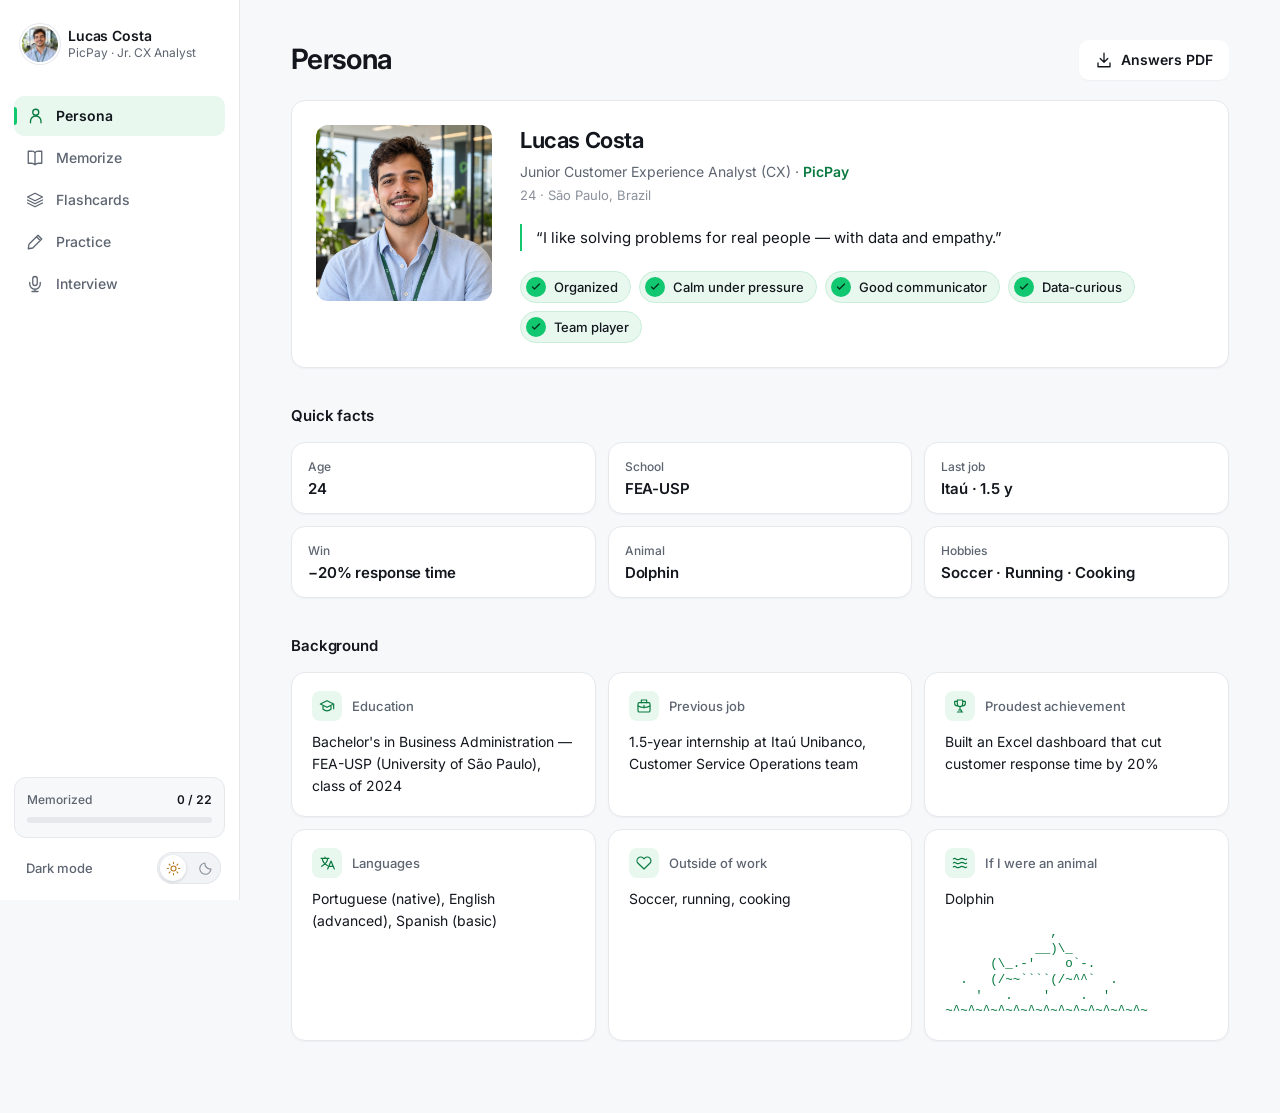
==== commit 3cce8a2e: "Sidebar redesign, animations, theme switch, dolphin ASCII; Fintech subtitle in PDF" ====
--- a/public/index.html
+++ b/public/index.html
@@ -2,67 +2,86 @@
 <html lang="en" data-theme="light">
 <head>
   <meta charset="utf-8">
-  <meta name="viewport" content="width=device-width, initial-scale=1">
-  <meta name="theme-color" content="#f7f8fa">
-  <meta name="description" content="Meet Lucas Costa. Learn his story and rehearse all 22 interview answers, one conversation at a time.">
-  <title>Lucas Costa · Interview studio</title>
+  <meta name="viewport" content="width=device-width, initial-scale=1, viewport-fit=cover">
+  <meta name="theme-color" content="#ffffff">
+  <meta name="description" content="Lucas Costa's persona and 22 interview answers for the PicPay Junior CX Analyst role.">
+  <title>Lucas Costa · PicPay interview</title>
   <script>try { document.documentElement.dataset.theme = localStorage.getItem('lc-theme') === 'dark' ? 'dark' : 'light'; } catch { document.documentElement.dataset.theme = 'light'; }</script>
   <link rel="preconnect" href="https://fonts.googleapis.com">
   <link rel="preconnect" href="https://fonts.gstatic.com" crossorigin>
-  <link href="https://fonts.googleapis.com/css2?family=Inter:wght@400;500;600;650;700;750&display=swap" rel="stylesheet">
+  <link href="https://fonts.googleapis.com/css2?family=Inter:wght@400;500;600;700&display=swap" rel="stylesheet">
   <link rel="stylesheet" href="./styles.css">
   <script src="./app.js" defer></script>
 </head>
 <body>
   <a class="skip-link" href="#main">Skip to content</a>
-  <header class="site-header">
-    <div class="header-inner">
-      <a class="brand" href="#persona" aria-label="Interview studio home"><span class="brand-mark" aria-hidden="true">lc.</span><span>Lucas Costa<strong>Interview studio</strong></span></a>
-      <div class="header-tools">
-        <div class="header-progress"><span id="header-known">0 / 22 memorized</span><progress id="header-progress" max="22" value="0" aria-label="Answers memorized"></progress></div>
-        <button id="theme-toggle" class="theme-toggle" type="button" aria-label="Switch to dark theme" aria-pressed="false"><span class="theme-light"><span data-icon="sun"></span><span>Light</span></span><span class="theme-dark"><span data-icon="moon"></span><span>Dark</span></span></button>
+  <header class="sidebar">
+    <a class="brand" href="#persona" aria-label="Lucas Costa, PicPay Junior CX Analyst — persona">
+      <img class="brand-avatar" src="./lucas.png" alt="" width="36" height="36">
+      <span class="brand-text"><strong>Lucas Costa</strong><small>PicPay · Jr. CX Analyst</small></span>
+    </a>
+    <nav class="nav" aria-label="Study sections">
+      <span class="nav-indicator" aria-hidden="true"></span>
+      <a href="#persona" data-tab="persona"><span data-icon="user"></span><span class="nav-label">Persona</span></a>
+      <a href="#memorize" data-tab="memorize"><span data-icon="book-open"></span><span class="nav-label">Memorize</span></a>
+      <a href="#flashcards" data-tab="flashcards" aria-label="Flashcards"><span data-icon="layers"></span><span class="nav-label nav-long">Flashcards</span><span class="nav-label nav-short">Cards</span></a>
+      <a href="#practice" data-tab="practice"><span data-icon="pencil"></span><span class="nav-label">Practice</span></a>
+      <a href="#exam" data-tab="exam"><span data-icon="mic"></span><span class="nav-label">Interview</span></a>
+    </nav>
+    <div class="sidebar-foot">
+      <div class="progress-block">
+        <div class="progress-head"><span class="progress-label">Memorized</span><span id="header-known" class="progress-count">0 / 22</span></div>
+        <div id="header-progress" class="progress-track" role="progressbar" aria-label="Answers memorized" aria-valuemin="0" aria-valuemax="22" aria-valuenow="0"><span class="progress-fill"></span></div>
+      </div>
+      <div class="theme-row">
+        <span class="theme-label" id="theme-label">Dark mode</span>
+        <button id="theme-toggle" class="theme-switch" type="button" role="switch" aria-checked="false" aria-labelledby="theme-label"><span class="theme-thumb" aria-hidden="true"></span><span class="theme-icon" data-icon="sun" aria-hidden="true"></span><span class="theme-icon" data-icon="moon" aria-hidden="true"></span></button>
       </div>
     </div>
-    <nav class="tabs" aria-label="Study sections">
-      <a href="#persona" data-tab="persona"><span data-icon="user"></span>Persona</a>
-      <a href="#memorize" data-tab="memorize"><span data-icon="book-open"></span>Memorize</a>
-      <a href="#flashcards" data-tab="flashcards"><span data-icon="layers"></span>Flashcards</a>
-      <a href="#practice" data-tab="practice"><span data-icon="pencil"></span>Practice</a>
-      <a href="#exam" data-tab="exam"><span data-icon="mic"></span>Interview</a>
-    </nav>
   </header>
   <main id="main" tabindex="-1">
-    <p id="loading" class="notice" role="status">Opening your interview workbook…</p>
+    <p id="loading" class="notice" role="status">Loading…</p>
     <section id="persona" class="view" aria-labelledby="persona-heading" hidden></section>
     <section id="memorize" class="view" aria-labelledby="memorize-heading" hidden>
-      <div class="section-heading"><div><p class="eyebrow">Learn the script</p><h1 id="memorize-heading">One answer at a time.</h1><p>Read it. Say it. Cover it. Keep the exact words.</p></div><span class="section-count">22 questions</span></div>
-      <div class="toolbar">
+      <div class="section-heading"><h1 id="memorize-heading">Memorize</h1><span class="section-count">22 questions</span></div>
+      <div class="toolbar card">
         <label>Memory mode<select id="memory-mode"><option value="full">Full text</option><option value="first">First letters</option><option value="cloze">Cloze</option><option value="hidden">Hidden</option></select></label>
         <label class="rate-control">Voice speed <output id="rate-value" for="speech-rate">0.9×</output><input id="speech-rate" type="range" min="0.7" max="1.1" step="0.1" value="0.9"></label>
-        <button id="stop-speech" class="subtle" type="button"><span data-icon="square"></span>Stop audio</button>
+        <button id="stop-speech" class="secondary" type="button"><span data-icon="square"></span>Stop audio</button>
       </div>
-      <p id="speech-note" class="helper">Listen in English, then repeat out loud. Voice playback needs a browser with text-to-speech.</p>
+      <p id="speech-note" class="helper">Listen, then repeat out loud.</p>
       <div id="question-list" class="question-list"></div>
     </section>
     <section id="flashcards" class="view study-view" aria-labelledby="flashcards-heading" hidden>
-      <div class="section-heading"><div><p class="eyebrow">Recall, not recognition</p><h1 id="flashcards-heading">Make it stick.</h1><p>Say the answer before you turn the card.</p></div><span id="flash-known" class="section-count">0/22 known</span></div>
-      <div class="flash-top"><span id="flash-position" class="eyebrow"></span><div class="button-row"><button id="shuffle" class="subtle" type="button"><span data-icon="shuffle"></span>Shuffle</button><button id="reset-known" class="subtle" type="button"><span data-icon="rotate-ccw"></span>Reset progress</button></div></div>
-      <button id="flash-card" class="flash-card" type="button" aria-label="Flip flashcard"><span id="flash-side" class="eyebrow">Question</span><span id="flash-text" class="flash-text"></span><span id="flash-cue" class="cue"></span><span class="flash-hint">Tap to flip · Space on keyboard</span></button>
-      <pre id="flash-celebration" class="ascii-art center" aria-hidden="true" hidden>★ 22 / 22 ★
-all in your memory</pre>
-      <div class="flash-actions"><button id="flash-prev" class="subtle" type="button" aria-label="Previous flashcard"><span data-icon="chevron-left"></span>Previous</button><div class="button-row"><button id="again" class="secondary" type="button"><span data-icon="rotate-ccw"></span>Again</button><button id="got-it" class="primary" type="button"><span data-icon="check"></span>Got it</button></div><button id="flash-next" class="subtle" type="button" aria-label="Next flashcard">Next<span data-icon="chevron-right"></span></button></div>
-      <p class="helper center">Left / right arrows to navigate. Swipe on your phone. “Again” puts a card back into your learning pile.</p>
+      <div class="section-heading"><h1 id="flashcards-heading">Flashcards</h1><span id="flash-known" class="section-count">0/22 known</span></div>
+      <div class="flash-top"><span id="flash-position" class="eyebrow"></span><div class="button-row"><button id="shuffle" class="subtle" type="button"><span data-icon="shuffle"></span>Shuffle</button><button id="reset-known" class="subtle" type="button"><span data-icon="rotate-ccw"></span>Reset</button></div></div>
+      <button id="flash-card" class="flash-card" type="button" aria-label="Flip flashcard">
+        <span class="flash-inner">
+          <span class="flash-face flash-front"><span class="eyebrow">Question</span><span id="flash-q" class="flash-text"></span><span class="flash-hint">Tap to flip</span></span>
+          <span class="flash-face flash-back"><span class="eyebrow">Answer</span><span id="flash-a" class="flash-text"></span><span id="flash-cue" class="cue"></span></span>
+        </span>
+      </button>
+      <pre id="flash-celebration" class="ascii-art center" aria-hidden="true" hidden>*  .  ★  .  *
+  22 / 22</pre>
+      <div class="flash-actions"><button id="flash-prev" class="subtle" type="button" aria-label="Previous flashcard"><span data-icon="chevron-left"></span>Prev</button><div class="button-row"><button id="again" class="secondary" type="button"><span data-icon="rotate-ccw"></span>Again</button><button id="got-it" class="primary" type="button"><span data-icon="check"></span>Got it</button></div><button id="flash-next" class="subtle" type="button" aria-label="Next flashcard">Next<span data-icon="chevron-right"></span></button></div>
+      <p class="helper center"><span class="hint-desktop">← → to move · Space to flip</span><span class="hint-touch">Swipe to move</span></p>
     </section>
     <section id="practice" class="view study-view" aria-labelledby="practice-heading" hidden>
-      <div class="section-heading"><div><p class="eyebrow">Find the missing words</p><h1 id="practice-heading">From memory, please.</h1><p>Type the script or dictate it. Then see what to work on.</p></div></div>
-      <div class="practice-panel panel"><div class="question-picker"><label for="practice-select">Choose a question</label><div class="picker-row"><select id="practice-select"></select><button id="practice-random" class="secondary" type="button"><span data-icon="shuffle"></span>Random</button></div></div><h2 id="practice-question"></h2><label for="practice-input">Your answer</label><textarea id="practice-input" rows="7" placeholder="Try without looking at the answer…" spellcheck="false" autocapitalize="off" autocomplete="off"></textarea><div class="button-row"><button id="check-answer" class="primary" type="button"><span data-icon="check"></span>Check answer</button><button id="dictate" class="secondary" type="button" hidden><span data-icon="mic"></span>Speak answer</button><span id="dictation-status" class="helper" role="status"></span></div><p class="helper">Your answer stays in this browser. Voice input is available only in supported browsers.</p></div>
+      <div class="section-heading"><h1 id="practice-heading">Practice</h1></div>
+      <div class="practice-panel panel"><div class="question-picker"><label for="practice-select">Question</label><div class="picker-row"><select id="practice-select"></select><button id="practice-random" class="secondary" type="button"><span data-icon="shuffle"></span>Random</button></div></div><h2 id="practice-question"></h2><label for="practice-input">Your answer</label><textarea id="practice-input" rows="7" placeholder="Type it from memory…" spellcheck="false" autocapitalize="off" autocomplete="off"></textarea><div class="button-row"><button id="check-answer" class="primary" type="button"><span data-icon="check"></span>Check answer</button><button id="dictate" class="secondary" type="button" hidden><span data-icon="mic"></span>Speak answer</button><span id="dictation-status" class="helper" role="status"></span></div></div>
       <div id="practice-result" class="panel result-panel" aria-live="polite" hidden></div>
     </section>
     <section id="exam" class="view study-view" aria-labelledby="exam-heading" hidden>
-      <div class="section-heading"><div><p class="eyebrow">An interview, at your pace</p><h1 id="exam-heading">Let’s talk, Lucas.</h1><p>A shuffled interview. No notes. Just you and your story.</p></div></div>
+      <div class="section-heading"><h1 id="exam-heading">Interview</h1></div>
       <div id="exam-content" class="panel exam-panel"></div>
     </section>
     <p id="app-status" class="sr-only" role="status" aria-live="polite"></p>
   </main>
+  <template id="ascii-dolphin"><pre class="ascii-art dolphin" aria-hidden="true">              ,
+            __)\_
+      (\_.-'    o`-.
+  .   (/~~````(/~^^`  .
+    '   .    '    .  '
+~^~^~^~^~^~^~^~^~^~^~^~^~^~</pre></template>
 </body>
 </html>
--- a/public/styles.css
+++ b/public/styles.css
@@ -1,236 +1,326 @@
 :root {
   color-scheme: light;
   --green: #11c76f;
-  --ink: #102319;
+  --green-ink: #08793f;
+  --on-green: #04321b;
   --bg: #f7f8fa;
   --paper: #fff;
-  --text: #191c22;
-  --muted: #69707d;
-  --line: #e6e8ed;
-  --soft: #edf9f2;
+  --text: #13171d;
+  --muted: #5d6571;
+  --faint: #8a919c;
+  --line: #e6e8ec;
+  --hover: #f1f3f6;
+  --soft: #e8f8ef;
+  --soft-line: #c9eeda;
+  --thumb: #fff;
   --red: #ae3846;
   --yellow: #805c12;
-  --shadow: 0 2px 8px #161c2604;
-  font-family: 'Inter', system-ui, sans-serif;
+  --shadow: 0 1px 2px rgb(16 24 40 / 4%);
+  --shadow-lift: 0 10px 24px -10px rgb(16 24 40 / 18%);
+  --ease: cubic-bezier(.2, .8, .2, 1);
+  --theme-t: background-color 200ms ease-out, border-color 200ms ease-out, color 200ms ease-out;
+  --sidebar-w: 240px;
+  font-family: 'Inter', system-ui, -apple-system, 'Segoe UI', sans-serif;
   font-size: 16px;
 }
 :root[data-theme="dark"] {
   color-scheme: dark;
-  --bg: #0f1115;
-  --paper: #171a21;
-  --text: #eff1f5;
-  --muted: #a0a7b4;
-  --line: #2b303a;
-  --soft: #163126;
+  --green-ink: #4fe09a;
+  --bg: #0d0f13;
+  --paper: #15181e;
+  --text: #eef0f3;
+  --muted: #a2a9b4;
+  --faint: #79808b;
+  --line: #262a33;
+  --hover: #1d2129;
+  --soft: #12291d;
+  --soft-line: #1c4a31;
+  --thumb: #333946;
   --red: #ffadb7;
   --yellow: #f1d58a;
   --shadow: none;
+  --shadow-lift: 0 12px 28px -12px rgb(0 0 0 / 60%);
 }
 * { box-sizing: border-box; }
-body { margin: 0; background: var(--bg); color: var(--text); line-height: 1.65; }
-button, input, select, textarea { font: inherit; }
+html { -webkit-text-size-adjust: 100%; }
+body { margin: 0; background: var(--bg); color: var(--text); font-size: 15px; line-height: 1.6; transition: var(--theme-t); overflow-x: hidden; }
+button, input, select, textarea { font: inherit; color: inherit; }
 button, a, input, select, textarea { -webkit-tap-highlight-color: transparent; }
 button, a, select, input[type="range"] { touch-action: manipulation; }
-button { cursor: pointer; border: 1px solid transparent; }
+button { cursor: pointer; border: 1px solid transparent; background: none; }
 button:disabled { cursor: default; opacity: .5; }
 a { color: inherit; }
-button:focus-visible, a:focus-visible, input:focus-visible, textarea:focus-visible, select:focus-visible, summary:focus-visible { outline: 2px solid var(--green); outline-offset: 4px; }
-button, select, textarea { border-radius: 10px; }
+:focus-visible { outline: 2px solid var(--green); outline-offset: 3px; }
 [hidden] { display: none !important; }
 .icon { width: 18px; height: 18px; flex: none; vertical-align: middle; pointer-events: none; }
-[data-icon] { display: inline-flex; align-items: center; }
-.site-header { background: var(--paper); border-bottom: 1px solid var(--line); }
-.header-inner { max-width: 1120px; margin: auto; padding: 22px 24px 18px; display: flex; align-items: center; justify-content: space-between; gap: 20px; }
-.brand { display: flex; gap: 12px; align-items: center; text-decoration: none; font-size: 12px; color: var(--muted); line-height: 1.55; }
-.brand strong { display: block; font-size: 14px; font-weight: 650; color: var(--text); }
-.brand-mark { width: 40px; height: 40px; display: grid; place-items: center; background: var(--soft); color: var(--text); border-radius: 12px; font-size: 22px; font-weight: 750; letter-spacing: -1.5px; }
-.header-tools { display: flex; gap: 24px; align-items: center; }
-.header-progress { display: flex; align-items: center; gap: 12px; color: var(--muted); font-size: 11px; font-weight: 500; }
-progress { appearance: none; width: 64px; height: 4px; border: 0; border-radius: 4px; background: var(--line); overflow: hidden; }
-progress::-webkit-progress-bar { background: var(--line); }
-progress::-webkit-progress-value { background: var(--green); }
-progress::-moz-progress-bar { background: var(--green); }
-.theme-toggle { display: flex; align-items: center; padding: 3px; min-height: 40px; background: var(--bg); border-color: var(--line); border-radius: 30px; color: var(--muted); }
-.theme-toggle > span { display: flex; align-items: center; justify-content: center; gap: 5px; padding: 5px 9px; border-radius: 22px; font-size: 11px; font-weight: 600; }
-.theme-toggle .icon { width: 14px; height: 14px; }
-:root:not([data-theme="dark"]) .theme-light, [data-theme="dark"] .theme-dark { background: var(--paper); color: var(--text); box-shadow: 0 1px 3px #0000000c; }
-.tabs { max-width: 1120px; margin: auto; display: flex; gap: 6px; padding: 0 24px 14px; overflow-x: auto; scrollbar-width: thin; }
-.tabs a { display: flex; align-items: center; justify-content: center; gap: 8px; white-space: nowrap; text-decoration: none; min-height: 42px; padding: 9px 15px; border-radius: 24px; color: var(--muted); font-size: 12px; font-weight: 600; }
-.tabs a:hover { background: var(--bg); }
-.tabs a[aria-current="page"] { background: var(--soft); color: var(--text); }
-.tabs a[aria-current="page"] .icon { color: #0a9a52; }
-main { max-width: 1120px; margin: auto; padding: 48px 24px 72px; min-height: 70vh; }
-.eyebrow { font-size: 11px; font-weight: 650; letter-spacing: .6px; color: var(--muted); margin: 0 0 12px; }
+[data-icon] { display: inline-flex; align-items: center; justify-content: center; }
 h1, h2, h3, p { overflow-wrap: break-word; }
-.hero { display: grid; grid-template-columns: 1fr 245px; align-items: center; gap: 44px; padding: 32px; background: var(--paper); border: 1px solid var(--line); border-radius: 16px; box-shadow: var(--shadow); }
-.hero h1 { font-size: clamp(32px, 5vw, 46px); font-weight: 650; line-height: 1.12; letter-spacing: -1.8px; margin: 0 0 16px; }
-.hero-tagline { font-size: 15px; color: var(--muted); max-width: 490px; margin: 0 0 22px; }
-.role-label { display: flex; flex-wrap: wrap; align-items: center; gap: 5px; font-size: 12px; color: var(--muted); }
-.role-label strong { color: var(--text); font-weight: 600; }
-.company { color: #0a9a52; font-weight: 650; }
-.portrait-panel { position: relative; min-height: 230px; border-radius: 12px; background: var(--bg); overflow: hidden; display: grid; place-items: center; }
-.portrait-panel img { position: absolute; inset: 0; width: 100%; height: 100%; object-fit: cover; object-position: center 32%; }
-.portrait-fallback { color: var(--muted); font-size: 52px; font-weight: 600; }
-.persona-meta { margin: 18px 0 0; font-size: 12px; color: var(--muted); }
-.intro-line { display: flex; align-items: center; justify-content: space-between; gap: 20px; margin: 32px 0 18px; }
-.intro-line h2 { font-size: 18px; font-weight: 600; letter-spacing: -.4px; margin: 0; }
-.download { font-size: 12px; font-weight: 600; text-decoration: none; display: inline-flex; align-items: center; gap: 8px; min-height: 42px; padding: 9px 13px; border: 1px solid var(--line); border-radius: 10px; background: var(--paper); }
-.facts-grid { display: grid; grid-template-columns: repeat(3, 1fr); gap: 14px; }
-.fact { background: var(--paper); padding: 22px; border: 1px solid var(--line); border-radius: 15px; box-shadow: var(--shadow); }
-.fact h3 { display: flex; align-items: center; gap: 9px; font-size: 11px; font-weight: 600; color: var(--muted); margin: 0 0 13px; }
-.fact h3 .icon { color: var(--muted); }
-.fact p { margin: 0; font-size: 13px; }
-.traits { display: flex; flex-wrap: wrap; gap: 8px; margin-top: 18px; }
-.chip { border: 1px solid var(--line); background: var(--paper); padding: 5px 11px; border-radius: 30px; font-size: 11px; color: var(--muted); }
-.cheat-strip { margin-top: 24px; padding: 20px 22px; background: var(--paper); border: 1px solid var(--line); border-radius: 15px; }
-.cheat-strip h2 { font-size: 12px; font-weight: 600; margin: 0 0 10px; }
-.cheat-facts { display: flex; flex-wrap: wrap; gap: 6px 18px; }
-.cheat-facts span { font-size: 12px; color: var(--muted); }
-.ascii-art { font-family: monospace; font-size: 12px; line-height: 1.25; color: var(--muted); opacity: .9; margin: 18px 0 0; white-space: pre; overflow: hidden; }
-.section-heading { display: flex; justify-content: space-between; align-items: center; gap: 24px; margin-bottom: 28px; }
-.section-heading h1 { font-size: clamp(28px, 4vw, 36px); font-weight: 650; letter-spacing: -1.2px; line-height: 1.2; margin: 0 0 12px; }
-.section-heading p:not(.eyebrow) { color: var(--muted); margin: 0; font-size: 13px; }
-.section-count { white-space: nowrap; color: var(--muted); font-size: 11px; border: 1px solid var(--line); border-radius: 24px; padding: 6px 12px; background: var(--paper); }
-.toolbar { display: flex; align-items: center; gap: 28px; background: var(--paper); border: 1px solid var(--line); padding: 20px; border-radius: 15px; }
-.toolbar label, .question-picker label, .practice-panel > label { font-size: 12px; font-weight: 600; display: block; }
-select { display: block; min-height: 44px; padding: 10px 32px 10px 12px; border: 1px solid var(--line); background: var(--paper); color: var(--text); max-width: 100%; font-size: 13px; }
-.toolbar select { margin-top: 8px; min-width: 165px; }
+
+/* Sidebar (desktop) / top bar + bottom tabs (mobile) */
+.sidebar { position: fixed; inset: 0 auto 0 0; z-index: 20; width: var(--sidebar-w); display: flex; flex-direction: column; padding: 20px 14px 16px; background: var(--paper); border-right: 1px solid var(--line); transition: var(--theme-t); }
+.brand { display: flex; align-items: center; gap: 10px; padding: 6px 8px; border-radius: 12px; text-decoration: none; min-width: 0; }
+.brand-avatar { width: 36px; height: 36px; flex: none; border-radius: 50%; object-fit: cover; object-position: center 30%; background: var(--hover); box-shadow: 0 0 0 2px var(--paper), 0 0 0 3px var(--line); }
+.brand-text { display: flex; flex-direction: column; min-width: 0; line-height: 1.3; }
+.brand-text strong { font-size: 14px; font-weight: 600; letter-spacing: -.01em; }
+.brand-text small { font-size: 12px; color: var(--muted); white-space: nowrap; overflow: hidden; text-overflow: ellipsis; }
+.nav { position: relative; display: grid; gap: 2px; margin-top: 28px; }
+.nav a { position: relative; z-index: 1; display: flex; align-items: center; gap: 12px; height: 40px; padding: 0 12px; border-radius: 10px; color: var(--muted); font-size: 14px; font-weight: 500; text-decoration: none; transition: var(--theme-t); }
+.nav a:not([aria-current]):hover { background: var(--hover); color: var(--text); }
+.nav a[aria-current="page"] { color: var(--text); font-weight: 600; }
+.nav a[aria-current="page"] .icon { color: var(--green-ink); }
+.nav-short { display: none; }
+.nav-indicator { position: absolute; top: 0; left: 0; right: 0; height: 40px; border-radius: 10px; background: var(--soft); transform: translateY(calc(var(--i, 0) * 42px)); }
+.nav-indicator::before { content: ''; position: absolute; left: 0; top: 11px; bottom: 11px; width: 3px; border-radius: 0 3px 3px 0; background: var(--green); }
+.nav-ready .nav-indicator { transition: transform 260ms var(--ease), background-color 200ms ease-out; }
+.sidebar-foot { margin-top: auto; display: grid; gap: 14px; }
+.progress-block { padding: 12px 12px 14px; border: 1px solid var(--line); border-radius: 12px; background: var(--bg); transition: var(--theme-t); }
+.progress-head { display: flex; justify-content: space-between; align-items: baseline; font-size: 12px; }
+.progress-label { color: var(--muted); font-weight: 500; }
+.progress-count { font-weight: 600; font-variant-numeric: tabular-nums; }
+.progress-track { height: 6px; margin-top: 8px; border-radius: 99px; background: var(--line); overflow: hidden; }
+.progress-fill { display: block; height: 100%; width: calc(var(--p, 0) * 1%); border-radius: inherit; background: var(--green); transition: width 300ms var(--ease); }
+.theme-row { display: flex; align-items: center; justify-content: space-between; gap: 12px; padding: 0 4px 0 12px; }
+.theme-label { font-size: 13px; color: var(--muted); font-weight: 500; }
+
+/* Theme switch: 3px padding + two 26px slots + 6px gap = 64px; thumb travels exactly 32px. */
+.theme-switch { position: relative; flex: none; display: grid; grid-template-columns: 26px 26px; gap: 6px; width: 64px; height: 32px; padding: 3px; border: 0; border-radius: 999px; background: var(--hover); box-shadow: inset 0 0 0 1px var(--line); color: var(--faint); transition: var(--theme-t), box-shadow 200ms ease-out; }
+.theme-thumb { position: absolute; top: 3px; left: 3px; width: 26px; height: 26px; border-radius: 50%; background: var(--thumb); box-shadow: 0 1px 3px rgb(16 24 40 / 16%); transition: transform 240ms var(--ease), background-color 200ms ease-out; }
+[data-theme="dark"] .theme-thumb { transform: translateX(32px); }
+.theme-icon { position: relative; z-index: 1; width: 26px; height: 26px; transition: color 200ms ease-out; }
+.theme-icon .icon { width: 15px; height: 15px; }
+:root:not([data-theme="dark"]) .theme-icon[data-icon="sun"] { color: #b7791f; }
+[data-theme="dark"] .theme-icon[data-icon="moon"] { color: var(--text); }
+.theme-switch:hover { box-shadow: inset 0 0 0 1px var(--faint); }
+
+/* Main column */
+main { margin-left: var(--sidebar-w); padding: 40px clamp(24px, 4vw, 56px) 72px; min-height: 100vh; outline: none; }
+main > .view, main > .notice { max-width: 960px; margin: 0 auto; }
+main > .study-view { max-width: 780px; }
+.view { scroll-margin-top: 200px; }
+.view:not([hidden]) { animation: view-in 260ms ease-out both; }
+@keyframes view-in { from { opacity: 0; transform: translateY(8px); } to { opacity: 1; transform: none; } }
+.section-heading { display: flex; justify-content: space-between; align-items: center; gap: 16px; margin-bottom: 20px; }
+.section-heading h1 { font-size: 28px; font-weight: 650; letter-spacing: -.025em; line-height: 1.2; margin: 0; }
+.section-count { white-space: nowrap; color: var(--muted); font-size: 12px; font-weight: 500; border: 1px solid var(--line); border-radius: 99px; padding: 4px 12px; background: var(--paper); font-variant-numeric: tabular-nums; transition: var(--theme-t); }
+.eyebrow { font-size: 12px; font-weight: 600; color: var(--muted); margin: 0 0 10px; font-variant-numeric: tabular-nums; }
+.block-title { font-size: 15px; font-weight: 600; letter-spacing: -.01em; margin: 36px 0 14px; }
+.helper { color: var(--muted); font-size: 13px; }
+.center { text-align: center; }
+.card, .panel { background: var(--paper); border: 1px solid var(--line); border-radius: 14px; box-shadow: var(--shadow); transition: var(--theme-t), transform 200ms ease-out, box-shadow 200ms ease-out; }
+.panel { padding: 28px; }
+
+/* Persona */
+.profile { display: grid; grid-template-columns: 176px 1fr; gap: 28px; padding: 24px; align-items: start; }
+.profile-photo { position: relative; aspect-ratio: 1; border-radius: 12px; overflow: hidden; background: var(--hover); display: grid; place-items: center; }
+.profile-photo img { position: absolute; inset: 0; width: 100%; height: 100%; object-fit: cover; object-position: center 30%; }
+.portrait-fallback { color: var(--muted); font-size: 40px; font-weight: 600; }
+.profile-name { font-size: 22px; font-weight: 650; letter-spacing: -.02em; line-height: 1.25; margin: 2px 0 6px; }
+.profile-role { margin: 0; font-size: 14px; color: var(--muted); }
+.company { color: var(--green-ink); font-weight: 600; }
+.profile-meta { margin: 2px 0 0; font-size: 13px; color: var(--faint); }
+.profile-quote { margin: 18px 0 0; padding: 2px 0 2px 14px; border-left: 2px solid var(--green); font-size: 15px; line-height: 1.55; }
+.traits { list-style: none; display: flex; flex-wrap: wrap; gap: 8px; margin: 20px 0 0; padding: 0; }
+.trait { display: inline-flex; align-items: center; gap: 8px; padding: 5px 12px 5px 5px; border: 1px solid var(--soft-line); border-radius: 99px; background: var(--soft); font-size: 13px; font-weight: 500; line-height: 1.4; transition: var(--theme-t); }
+.trait-dot { display: grid; place-items: center; width: 20px; height: 20px; border-radius: 50%; background: var(--green); color: var(--on-green); }
+.trait-dot .icon { width: 12px; height: 12px; stroke-width: 2.5; }
+.download { text-decoration: none; }
+.facts-grid { display: grid; grid-template-columns: repeat(3, minmax(0, 1fr)); gap: 12px; }
+.fact { padding: 18px 20px 20px; }
+.fact h3 { display: flex; align-items: center; gap: 10px; font-size: 13px; font-weight: 500; color: var(--muted); margin: 0 0 10px; }
+.fact-icon { display: grid; place-items: center; width: 30px; height: 30px; flex: none; border-radius: 8px; background: var(--soft); color: var(--green-ink); transition: var(--theme-t); }
+.fact-icon .icon { width: 16px; height: 16px; }
+.fact p { margin: 0; font-size: 14px; line-height: 1.55; }
+.stats { display: grid; grid-template-columns: repeat(3, minmax(0, 1fr)); gap: 12px; margin: 0; }
+.stat { padding: 14px 16px; }
+.stat dt { font-size: 12px; font-weight: 500; color: var(--muted); margin: 0 0 2px; }
+.stat dd { margin: 0; font-size: 15px; font-weight: 600; letter-spacing: -.01em; line-height: 1.4; }
+.ascii-art { font-family: ui-monospace, 'Cascadia Mono', Consolas, 'SFMono-Regular', Menlo, monospace; font-size: 11px; line-height: 1.2; color: var(--muted); margin: 14px 0 0; white-space: pre; overflow: hidden; text-align: left; }
+.ascii-art.center { width: fit-content; margin-inline: auto; }
+.dolphin { font-size: 12.5px; line-height: 1.25; color: var(--green-ink); margin-top: 16px; }
+
+/* Memorize */
+.toolbar { display: flex; align-items: flex-end; gap: 24px; padding: 16px 20px; }
+.toolbar label, .question-picker label, .practice-panel > label { font-size: 12px; font-weight: 600; color: var(--muted); display: block; }
+select { display: block; min-height: 40px; padding: 8px 32px 8px 12px; border: 1px solid var(--line); border-radius: 10px; background: var(--paper); color: var(--text); max-width: 100%; font-size: 14px; transition: var(--theme-t); }
+.toolbar select { margin-top: 6px; min-width: 160px; }
 .rate-control { flex: 1; max-width: 240px; }
-.rate-control output { float: right; color: var(--muted); }
-.rate-control input { display: block; width: 100%; min-height: 40px; margin: 4px 0 0; accent-color: var(--green); }
+.rate-control output { float: right; color: var(--text); font-variant-numeric: tabular-nums; }
+.rate-control input { display: block; width: 100%; height: 40px; margin: 0; accent-color: var(--green); }
 .toolbar button { margin-left: auto; }
-.helper { color: var(--muted); font-size: 11px; }
-.question-list { display: grid; gap: 16px; margin-top: 24px; }
-.question-card { border: 1px solid var(--line); background: var(--paper); border-radius: 15px; padding: 26px; box-shadow: var(--shadow); }
-.question-top { display: flex; align-items: flex-start; gap: 14px; }
+#speech-note { margin: 12px 2px 0; }
+.question-list { display: grid; gap: 12px; margin-top: 16px; }
+.question-card { padding: 22px 24px; }
+.question-top { display: flex; align-items: flex-start; gap: 12px; }
 .question-top > div { flex: 1; min-width: 0; }
-.q-number { font-size: 11px; color: var(--muted); padding-top: 3px; white-space: nowrap; font-variant-numeric: tabular-nums; }
-.question-card h2 { font-size: 16px; font-weight: 600; line-height: 1.6; margin: 0; letter-spacing: -.2px; }
-.audio-btn { display: grid; place-items: center; border: 1px solid var(--line); border-radius: 10px; width: 42px; height: 42px; flex: none; background: var(--paper); color: var(--muted); }
-.answer { font-size: 15px; line-height: 1.9; margin: 22px 0; white-space: pre-wrap; }
-.answer-hidden { background: var(--bg); width: 100%; text-align: left; border: 1px dashed var(--line); padding: 20px; color: var(--muted); }
-.cloze-word { display: inline; min-height: 40px; padding: 0 4px; border-radius: 4px; border: 0; border-bottom: 1px dashed var(--green); background: var(--soft); color: var(--text); letter-spacing: 1px; font: inherit; }
-.cue { display: block; font-size: 11px; color: var(--muted); line-height: 1.7; }
-.cue-label { font-size: 10px; font-weight: 600; color: var(--muted); margin-right: 10px; }
-.question-bottom { border-top: 1px solid var(--line); padding-top: 12px; display: flex; justify-content: space-between; gap: 14px; align-items: center; }
-.translation { color: var(--muted); font-size: 13px; border-left: 2px solid var(--green); padding: 0 0 0 15px; margin: 18px 0 0; }
-.badge { display: inline-block; font-size: 10px; background: var(--bg); color: var(--muted); padding: 3px 9px; border-radius: 20px; margin-top: 8px; }
-.primary, .secondary, .subtle { display: inline-flex; align-items: center; justify-content: center; gap: 8px; min-height: 42px; padding: 10px 16px; font-size: 12px; font-weight: 600; line-height: 1.5; white-space: nowrap; }
-.primary { background: var(--green); color: var(--ink); }
-.primary:hover { background: #27d57f; }
-.secondary { background: var(--paper); color: var(--text); border-color: var(--line); }
-.secondary:hover, .download:hover { background: var(--bg); }
-.subtle { background: transparent; color: var(--muted); padding: 9px 11px; }
-.subtle:hover { background: var(--bg); color: var(--text); }
-.button-row { display: flex; align-items: center; flex-wrap: wrap; gap: 10px; }
-.study-view { max-width: 860px; margin: auto; }
-.flash-top { display: flex; align-items: center; justify-content: space-between; gap: 12px; margin-bottom: 14px; }
+.q-number { flex: none; margin-top: 2px; padding: 1px 7px; border-radius: 6px; background: var(--soft); color: var(--green-ink); font-size: 12px; font-weight: 600; font-variant-numeric: tabular-nums; }
+.question-card h2 { font-size: 16px; font-weight: 600; line-height: 1.5; margin: 0; letter-spacing: -.01em; }
+.audio-btn { display: grid; place-items: center; width: 40px; height: 40px; flex: none; border: 1px solid var(--line); border-radius: 10px; background: var(--paper); color: var(--muted); transition: var(--theme-t), transform 120ms ease-out; }
+.audio-btn:hover { color: var(--green-ink); border-color: var(--soft-line); background: var(--soft); }
+.answer { font-size: 15px; line-height: 1.8; margin: 16px 0; white-space: pre-wrap; }
+.answer-hidden { width: 100%; text-align: left; border: 1px dashed var(--line); border-radius: 10px; padding: 18px; background: var(--bg); color: var(--muted); }
+.cloze-word { display: inline; padding: 0 3px; border-radius: 4px; border: 0; border-bottom: 1px dashed var(--green); background: var(--soft); color: var(--text); letter-spacing: 1px; font: inherit; }
+.cue { display: block; font-size: 13px; color: var(--muted); line-height: 1.6; }
+.cue-label { font-size: 11px; font-weight: 600; color: var(--green-ink); background: var(--soft); border-radius: 5px; padding: 1px 6px; margin-right: 8px; }
+.question-bottom { border-top: 1px solid var(--line); padding-top: 12px; display: flex; justify-content: space-between; gap: 12px; align-items: center; }
+.translation { color: var(--muted); font-size: 14px; border-left: 2px solid var(--green); padding: 0 0 0 14px; margin: 14px 0 0; }
+.badge { display: inline-block; font-size: 11px; background: var(--hover); color: var(--muted); padding: 2px 9px; border-radius: 99px; margin-top: 6px; }
+
+/* Buttons */
+.primary, .secondary, .subtle { display: inline-flex; align-items: center; justify-content: center; gap: 8px; min-height: 40px; padding: 8px 16px; border-radius: 10px; font-size: 14px; font-weight: 600; line-height: 1.4; white-space: nowrap; transition: var(--theme-t), transform 120ms ease-out, box-shadow 200ms ease-out; }
+.primary { background: var(--green); color: var(--on-green); }
+.primary:hover { background: #22d27c; }
+.secondary { background: var(--paper); color: var(--text); border-color: var(--line); box-shadow: var(--shadow); }
+.secondary:hover { background: var(--hover); }
+.subtle { color: var(--muted); padding: 8px 12px; font-weight: 500; }
+.subtle:hover { background: var(--hover); color: var(--text); }
+.primary:active, .secondary:active, .subtle:active, .audio-btn:active { transform: scale(.97); }
+.button-row { display: flex; align-items: center; flex-wrap: wrap; gap: 8px; }
+
+/* Flashcards */
+.flash-top { display: flex; align-items: center; justify-content: space-between; gap: 12px; margin-bottom: 12px; }
 .flash-top .eyebrow { margin: 0; }
-.flash-card { display: flex; flex-direction: column; align-items: center; justify-content: center; width: 100%; min-height: 350px; padding: 40px 32px; background: var(--paper); border: 1px solid var(--line); border-radius: 16px; color: var(--text); box-shadow: var(--shadow); text-align: center; }
-.flash-card.flipped { border-color: var(--green); }
-.flash-text { font-size: clamp(19px, 3vw, 25px); font-weight: 500; letter-spacing: -.5px; line-height: 1.65; max-width: 700px; }
-.flash-card .cue { margin-top: 22px; }
-.flash-hint { font-size: 11px; color: var(--muted); margin-top: 30px; }
-.flash-actions { display: flex; justify-content: space-between; align-items: center; gap: 8px; margin: 20px 0; }
-.center { text-align: center; }
-.panel { padding: 28px; background: var(--paper); border: 1px solid var(--line); border-radius: 16px; box-shadow: var(--shadow); }
-.picker-row { display: flex; gap: 12px; margin-top: 8px; }
+.flash-card { display: block; width: 100%; padding: 0; border: 0; border-radius: 16px; background: none; color: var(--text); text-align: center; perspective: 1600px; transition: transform 200ms ease-out; }
+.flash-inner { display: grid; transform-style: preserve-3d; transition: transform 300ms var(--ease); }
+.flash-card.flipped .flash-inner { transform: rotateY(180deg); }
+.flash-card.no-anim .flash-inner { transition: none; }
+.flash-face { grid-area: 1 / 1; display: flex; flex-direction: column; align-items: center; justify-content: center; gap: 14px; min-height: 340px; padding: 40px 36px; background: var(--paper); border: 1px solid var(--line); border-radius: 16px; box-shadow: var(--shadow); backface-visibility: hidden; -webkit-backface-visibility: hidden; transition: var(--theme-t), box-shadow 200ms ease-out; }
+.flash-face .eyebrow { margin: 0; }
+.flash-back { transform: rotateY(180deg); border-color: var(--green); }
+.flash-back .eyebrow { color: var(--green-ink); }
+.flash-text { font-size: clamp(18px, 2.6vw, 23px); font-weight: 500; letter-spacing: -.015em; line-height: 1.55; max-width: 640px; }
+.flash-back .flash-text { font-size: clamp(16px, 2.2vw, 19px); }
+.flash-hint { font-size: 12px; color: var(--faint); margin-top: 10px; }
+.flash-actions { display: flex; justify-content: space-between; align-items: center; gap: 8px; margin: 16px 0 4px; }
+#flash-celebration { color: var(--green-ink); margin: 16px auto 0; font-size: 13px; }
+.hint-touch { display: none; }
+@media (hover: none) and (pointer: coarse) { .hint-desktop { display: none; } .hint-touch { display: inline; } }
+
+/* Practice */
+.question-picker { margin-bottom: 4px; }
+.picker-row { display: flex; gap: 10px; margin-top: 6px; }
 .picker-row select { flex: 1; min-width: 0; width: 100%; }
-.practice-panel h2 { font-size: 20px; font-weight: 600; line-height: 1.5; letter-spacing: -.4px; margin: 28px 0 20px; }
-textarea { width: 100%; resize: vertical; display: block; background: var(--bg); color: var(--text); border: 1px solid var(--line); padding: 16px; margin: 8px 0 18px; line-height: 1.8; font-size: 15px; }
-.result-panel { margin-top: 20px; }
-.result-top { display: flex; align-items: center; gap: 18px; }
-.accuracy { font-size: 38px; font-weight: 650; letter-spacing: -1.5px; color: var(--text); }
-.result-top h2 { font-size: 15px; margin: 0; }
-.diff { font-size: 15px; line-height: 2.2; margin-top: 18px; }
+.practice-panel h2 { font-size: 19px; font-weight: 600; line-height: 1.45; letter-spacing: -.015em; margin: 24px 0 18px; }
+textarea { width: 100%; resize: vertical; display: block; background: var(--bg); color: var(--text); border: 1px solid var(--line); border-radius: 12px; padding: 14px 16px; margin: 6px 0 16px; line-height: 1.7; font-size: 15px; transition: var(--theme-t); }
+.result-panel { margin-top: 16px; }
+.result-top { display: flex; align-items: center; gap: 16px; }
+.accuracy { font-size: 40px; font-weight: 650; letter-spacing: -.04em; line-height: 1; color: var(--green-ink); font-variant-numeric: tabular-nums; }
+.result-top h2 { font-size: 16px; margin: 0; }
+.diff { font-size: 15px; line-height: 2.1; margin-top: 18px; }
 .diff span { padding: 2px 4px; border-radius: 4px; }
 .diff-correct { background: var(--soft); color: #137346; }
 .diff-missing { background: #fde7e9; color: var(--red); text-decoration: line-through; }
 .diff-extra { background: #fff0c9; color: var(--yellow); }
-.diff-legend { display: flex; gap: 16px; flex-wrap: wrap; font-size: 11px; margin-top: 20px; }
-.diff-legend span { padding: 2px 7px; border-radius: 4px; }
+.diff-legend { display: flex; gap: 12px; flex-wrap: wrap; font-size: 12px; margin-top: 18px; }
+.diff-legend span { padding: 2px 8px; border-radius: 4px; }
 [data-theme="dark"] .diff-correct { color: #8ae4b6; }
 [data-theme="dark"] .diff-missing { background: #40242a; }
 [data-theme="dark"] .diff-extra { background: #3d341e; }
-.exam-panel { text-align: center; padding: 36px; min-height: 390px; display: flex; flex-direction: column; align-items: center; justify-content: center; }
-.exam-panel .ascii-art { margin: 0 0 20px; }
-.exam-panel h2 { font-size: 25px; font-weight: 600; line-height: 1.5; letter-spacing: -.6px; max-width: 680px; margin: 12px 0 20px; }
-.exam-panel > p { max-width: 570px; color: var(--muted); font-size: 13px; }
+
+/* Interview */
+.exam-panel { text-align: center; padding: 36px; min-height: 400px; display: flex; flex-direction: column; align-items: center; justify-content: center; }
+.exam-panel .ascii-art { margin: 0 0 20px; font-size: 13px; color: var(--green-ink); }
+.exam-panel .eyebrow { margin-bottom: 6px; }
+.exam-panel h2 { font-size: 24px; font-weight: 600; line-height: 1.4; letter-spacing: -.02em; max-width: 640px; margin: 4px 0 12px; }
+.exam-panel > p { max-width: 520px; color: var(--muted); font-size: 14px; margin: 0 0 16px; }
 .exam-panel .button-row { justify-content: center; }
-.exam-timer { display: flex; align-items: center; gap: 9px; font-size: 52px; font-variant-numeric: tabular-nums; line-height: 1.2; color: var(--text); margin: 15px 0; }
-.exam-timer .icon { color: var(--muted); }
-.exam-timer small { font-size: 12px; color: var(--muted); }
-.exam-answer { text-align: left; background: var(--bg); border-radius: 12px; padding: 22px; margin: 10px 0 22px; line-height: 1.9; font-size: 15px; }
-.exam-options { display: flex; align-items: center; gap: 12px; margin: 5px 0 24px; font-size: 12px; }
+.exam-timer { display: flex; align-items: baseline; gap: 8px; font-size: 52px; font-weight: 600; letter-spacing: -.03em; font-variant-numeric: tabular-nums; line-height: 1.1; margin: 16px 0 20px; }
+.exam-timer .icon { color: var(--muted); align-self: center; }
+.exam-timer small { font-size: 13px; font-weight: 500; letter-spacing: 0; color: var(--muted); }
+.exam-answer { text-align: left; background: var(--bg); border: 1px solid var(--line); border-radius: 12px; padding: 20px; margin: 8px 0 18px; line-height: 1.8; font-size: 15px; max-width: 640px; }
+.exam-answer .cue { margin-top: 10px; }
+.exam-options { display: flex; align-items: center; gap: 10px; margin: 4px 0 20px; font-size: 14px; color: var(--muted); }
 .exam-options select { display: inline-block; }
-.exam-score { font-size: 60px; line-height: 1.1; letter-spacing: -3px; font-weight: 650; margin: 20px 0; }
+.exam-score { font-size: 56px; line-height: 1.1; letter-spacing: -.04em; font-weight: 650; margin: 8px 0 12px; font-variant-numeric: tabular-nums; }
 .exam-review { margin-top: 24px; width: 100%; text-align: left; }
-.exam-review summary { cursor: pointer; font-size: 13px; font-weight: 600; min-height: 40px; }
-.exam-review li { margin: 12px 0; font-size: 13px; }
-.notice { padding: 28px; background: var(--paper); border-radius: 16px; border: 1px solid var(--line); }
+.exam-review summary { cursor: pointer; font-size: 14px; font-weight: 600; min-height: 40px; }
+.exam-review li { margin: 10px 0; font-size: 14px; }
+
+.notice { padding: 28px; background: var(--paper); border-radius: 14px; border: 1px solid var(--line); }
 .sr-only { position: absolute; width: 1px; height: 1px; padding: 0; margin: -1px; overflow: hidden; clip: rect(0, 0, 0, 0); white-space: nowrap; border: 0; }
-.skip-link { position: absolute; top: -60px; left: 20px; z-index: 10; background: var(--green); color: var(--ink); padding: 10px; }
+.skip-link { position: absolute; top: -60px; left: 20px; z-index: 50; background: var(--green); color: var(--on-green); padding: 10px 14px; border-radius: 10px; }
 .skip-link:focus { top: 10px; }
-@media (max-width: 760px) {
-  .header-inner { padding: 18px 18px 14px; }
-  .header-tools { gap: 10px; }
-  .header-progress { font-size: 10px; }
-  .header-progress progress { display: none; }
-  .theme-toggle > span { padding: 6px; }
-  .theme-toggle > span > span:last-child { display: none; }
-  .theme-toggle .icon { width: 16px; height: 16px; }
-  .tabs { padding: 0 18px 12px; gap: 4px; }
-  .tabs a { padding: 9px 12px; }
-  main { padding: 28px 18px 48px; }
-  .hero { grid-template-columns: 1fr 150px; gap: 20px; padding: 24px; }
-  .hero h1 { font-size: 32px; }
-  .portrait-panel { min-height: 210px; }
-  .hero-tagline { font-size: 13px; }
-  .facts-grid { grid-template-columns: repeat(2, 1fr); }
-  .fact { padding: 20px; }
-  .intro-line h2 { font-size: 16px; }
-  .section-heading { gap: 12px; align-items: flex-start; }
-  .toolbar { gap: 20px; flex-wrap: wrap; padding: 18px; }
-  .rate-control { min-width: 130px; }
+
+@media (hover: hover) and (min-width: 900px) {
+  .fact:hover, .stat:hover { transform: translateY(-2px); box-shadow: var(--shadow-lift); }
+  .flash-card:hover { transform: translateY(-2px); }
+  .flash-card:hover .flash-face { box-shadow: var(--shadow-lift); }
+}
+
+@media (max-width: 1100px) and (min-width: 900px) {
+  .facts-grid { grid-template-columns: repeat(2, minmax(0, 1fr)); }
+}
+
+@media (max-width: 899px) {
+  /* Blur lives on a pseudo-element: backdrop-filter on the header itself would trap the fixed bottom nav inside it. */
+  .sidebar { position: sticky; top: 0; inset: auto; width: auto; flex-direction: row; align-items: center; justify-content: space-between; gap: 12px; min-height: 60px; padding: env(safe-area-inset-top) 16px 0; border-right: 0; border-bottom: 1px solid var(--line); background: none; }
+  .sidebar::before { content: ''; position: absolute; inset: 0; z-index: -1; background: color-mix(in srgb, var(--paper) 92%, transparent); backdrop-filter: saturate(1.4) blur(14px); -webkit-backdrop-filter: saturate(1.4) blur(14px); transition: var(--theme-t); }
+  .brand { padding: 0; gap: 10px; }
+  .brand-avatar { width: 34px; height: 34px; }
+  .brand-text small { font-size: 11px; }
+  .nav { position: fixed; left: 0; right: 0; bottom: 0; z-index: 30; margin: 0; grid-template-columns: repeat(5, minmax(0, 1fr)); gap: 0; padding: 6px 4px calc(6px + env(safe-area-inset-bottom)); background: color-mix(in srgb, var(--paper) 94%, transparent); border-top: 1px solid var(--line); backdrop-filter: saturate(1.4) blur(14px); -webkit-backdrop-filter: saturate(1.4) blur(14px); transition: var(--theme-t); }
+  .nav a { flex-direction: column; justify-content: flex-start; gap: 2px; height: 52px; padding: 0; border-radius: 0; font-size: 11px; font-weight: 500; }
+  .nav a:not([aria-current]):hover { background: none; }
+  .nav a [data-icon] { width: 52px; height: 30px; }
+  .nav a .icon { width: 20px; height: 20px; }
+  .nav-long { display: none; }
+  .nav-short { display: inline; }
+  .nav-indicator { top: 6px; left: 4px; right: auto; width: calc((100% - 8px) / 5); height: 30px; background: none; transform: translateX(calc(var(--i, 0) * 100%)); }
+  .nav-indicator::before { left: 50%; top: 0; bottom: auto; width: 52px; height: 30px; margin-left: -26px; border-radius: 99px; background: var(--soft); transition: background-color 200ms ease-out; }
+  .sidebar-foot { margin: 0; display: flex; align-items: center; gap: 12px; }
+  .progress-block { display: flex; padding: 0; border: 0; background: none; }
+  .progress-label, .theme-label { display: none; }
+  .progress-count { font-size: 12px; color: var(--muted); }
+  .progress-track { position: absolute; left: 0; right: 0; bottom: -1px; height: 2px; margin: 0; border-radius: 0; background: transparent; }
+  .progress-fill { border-radius: 0 2px 2px 0; }
+  .theme-row { padding: 0; }
+  main { margin-left: 0; padding: 24px 16px calc(96px + env(safe-area-inset-bottom)); min-height: 0; }
+  .section-heading h1 { font-size: 24px; }
+  .facts-grid { grid-template-columns: repeat(2, minmax(0, 1fr)); }
+  .toolbar { flex-wrap: wrap; gap: 16px; padding: 16px; }
+  .rate-control { min-width: 140px; }
   .toolbar button { margin-left: 0; }
-  .question-card { padding: 20px; }
-  .question-top { gap: 10px; }
-  .question-bottom { align-items: flex-start; flex-direction: column; gap: 8px; }
-  .flash-card { min-height: 340px; padding: 28px 22px; }
+  .question-card { padding: 18px; }
+  .question-bottom { align-items: flex-start; flex-direction: column; gap: 6px; }
+  .question-bottom .subtle { margin-left: -12px; }
+  .flash-face { min-height: 320px; padding: 28px 22px; }
   .flash-actions { flex-wrap: wrap; justify-content: center; }
-  .flash-actions > .button-row { order: -1; width: 100%; justify-content: center; }
+  .flash-actions > .button-row { order: -1; width: 100%; }
+  .flash-actions > .button-row button { flex: 1; }
   .flash-actions > .subtle { flex: 1; }
-  .panel { padding: 22px; }
-  .exam-panel { padding: 28px 22px; }
-  .exam-panel h2 { font-size: 22px; }
-}
-@media (max-width: 500px) {
-  .brand { gap: 8px; }
-  .brand-mark { width: 34px; height: 34px; font-size: 20px; }
-  .brand strong { font-size: 12px; }
-  .brand { font-size: 10px; }
-  .header-progress { max-width: 74px; line-height: 1.4; }
-  .hero { display: flex; flex-direction: column-reverse; align-items: stretch; gap: 22px; padding: 22px; }
-  .portrait-panel { min-height: 0; width: 88px; height: 88px; border-radius: 16px; }
-  .portrait-fallback { font-size: 28px; }
-  .hero h1 { font-size: 34px; }
-  .hero-tagline { font-size: 14px; }
-  .intro-line { align-items: flex-start; flex-direction: column; gap: 12px; margin-top: 26px; }
-  .facts-grid { grid-template-columns: 1fr; gap: 12px; }
-  .fact { padding: 20px; }
-  .fact h3 { margin-bottom: 9px; }
-  .section-heading { flex-direction: column; gap: 14px; }
-  .section-heading h1 { font-size: 29px; }
+  .panel { padding: 22px 18px; }
+  .exam-panel { padding: 28px 20px; min-height: 360px; }
+  .exam-panel h2 { font-size: 21px; }
+}
+
+@media (max-width: 599px) {
+  .profile { grid-template-columns: 72px 1fr; gap: 0 16px; padding: 18px; align-items: center; }
+  .profile-photo { grid-row: 1 / span 3; border-radius: 50%; }
+  .portrait-fallback { font-size: 24px; }
+  .profile-name { font-size: 19px; margin: 0 0 2px; }
+  .profile-role { font-size: 13px; }
+  .profile-body { display: contents; }
+  .profile-name, .profile-role, .profile-meta { grid-column: 2; }
+  .profile-quote, .traits { grid-column: 1 / -1; }
+  .profile-quote { margin-top: 16px; font-size: 14px; }
+  .traits { margin-top: 14px; }
+  .facts-grid { grid-template-columns: 1fr; }
+  .stats { grid-template-columns: repeat(2, minmax(0, 1fr)); gap: 10px; }
+  .stat { padding: 12px 14px; }
+  .stat dd { font-size: 14px; }
   .toolbar label { width: 100%; max-width: none; }
   .toolbar select { width: 100%; }
-  .flash-top { align-items: flex-start; flex-direction: column; gap: 6px; }
-  .flash-top .button-row { gap: 2px; }
-  .flash-top button { padding-left: 0; padding-right: 16px; }
+  .flash-top { align-items: flex-start; flex-direction: column; gap: 4px; }
+  .flash-top .button-row { margin-left: -12px; gap: 2px; }
   .picker-row { flex-wrap: wrap; }
   .picker-row select { flex-basis: 100%; }
   .question-card h2 { font-size: 15px; }
-  .q-number { font-size: 10px; }
-  .answer { font-size: 14px; }
+  .answer { font-size: 15px; }
   .result-top { align-items: flex-start; }
-  .accuracy { font-size: 30px; }
-}
+  .accuracy { font-size: 32px; }
+  .exam-timer { font-size: 44px; }
+  .practice-panel > .button-row > button { flex: 1 1 auto; }
+}
+
+@media (prefers-reduced-motion: reduce) {
+  *, *::before, *::after { animation: none !important; transition: none !important; scroll-behavior: auto !important; }
+}
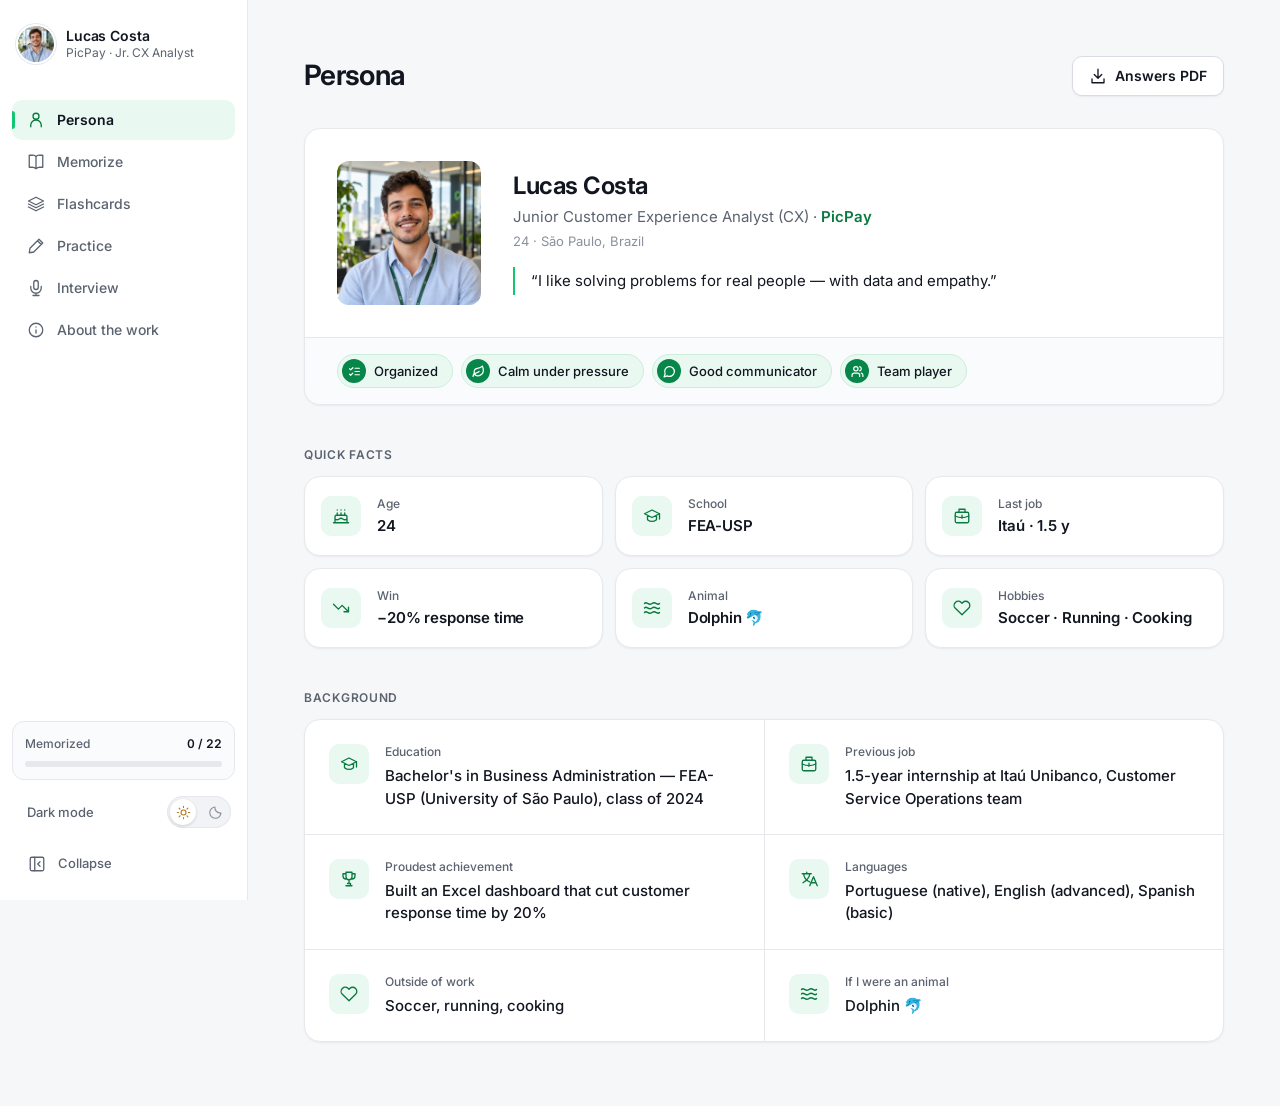
==== commit 4340b02e: "UI polish: about tab, collapsible sidebar, trait icons, flashcard seam fix, white-on-green buttons" ====
--- a/public/index.html
+++ b/public/index.html
@@ -6,7 +6,7 @@
   <meta name="theme-color" content="#ffffff">
   <meta name="description" content="Lucas Costa's persona and 22 interview answers for the PicPay Junior CX Analyst role.">
   <title>Lucas Costa · PicPay interview</title>
-  <script>try { document.documentElement.dataset.theme = localStorage.getItem('lc-theme') === 'dark' ? 'dark' : 'light'; } catch { document.documentElement.dataset.theme = 'light'; }</script>
+  <script>try { document.documentElement.dataset.theme = localStorage.getItem('lc-theme') === 'dark' ? 'dark' : 'light'; document.documentElement.dataset.sidebar = localStorage.getItem('lc-sidebar') === 'collapsed' ? 'collapsed' : 'expanded'; } catch { document.documentElement.dataset.theme = 'light'; }</script>
   <link rel="preconnect" href="https://fonts.googleapis.com">
   <link rel="preconnect" href="https://fonts.gstatic.com" crossorigin>
   <link href="https://fonts.googleapis.com/css2?family=Inter:wght@400;500;600;700&display=swap" rel="stylesheet">
@@ -27,6 +27,7 @@
       <a href="#flashcards" data-tab="flashcards" aria-label="Flashcards"><span data-icon="layers"></span><span class="nav-label nav-long">Flashcards</span><span class="nav-label nav-short">Cards</span></a>
       <a href="#practice" data-tab="practice"><span data-icon="pencil"></span><span class="nav-label">Practice</span></a>
       <a href="#exam" data-tab="exam"><span data-icon="mic"></span><span class="nav-label">Interview</span></a>
+      <a href="#work" data-tab="work" aria-label="About the work"><span data-icon="info"></span><span class="nav-label nav-long">About the work</span><span class="nav-label nav-short">About</span></a>
     </nav>
     <div class="sidebar-foot">
       <div class="progress-block">
@@ -37,51 +38,77 @@
         <span class="theme-label" id="theme-label">Dark mode</span>
         <button id="theme-toggle" class="theme-switch" type="button" role="switch" aria-checked="false" aria-labelledby="theme-label"><span class="theme-thumb" aria-hidden="true"></span><span class="theme-icon" data-icon="sun" aria-hidden="true"></span><span class="theme-icon" data-icon="moon" aria-hidden="true"></span></button>
       </div>
+      <button id="sidebar-toggle" class="collapse-btn" type="button" aria-expanded="true" aria-label="Collapse sidebar" title="Collapse sidebar"><span class="collapse-icon" data-icon="panel-left-close"></span><span class="collapse-label">Collapse</span></button>
     </div>
   </header>
   <main id="main" tabindex="-1">
     <p id="loading" class="notice" role="status">Loading…</p>
     <section id="persona" class="view" aria-labelledby="persona-heading" hidden></section>
     <section id="memorize" class="view" aria-labelledby="memorize-heading" hidden>
-      <div class="section-heading"><h1 id="memorize-heading">Memorize</h1><span class="section-count">22 questions</span></div>
+      <header class="page-head"><h1 id="memorize-heading">Memorize</h1><span class="pill">22 questions</span></header>
       <div class="toolbar card">
-        <label>Memory mode<select id="memory-mode"><option value="full">Full text</option><option value="first">First letters</option><option value="cloze">Cloze</option><option value="hidden">Hidden</option></select></label>
-        <label class="rate-control">Voice speed <output id="rate-value" for="speech-rate">0.9×</output><input id="speech-rate" type="range" min="0.7" max="1.1" step="0.1" value="0.9"></label>
-        <button id="stop-speech" class="secondary" type="button"><span data-icon="square"></span>Stop audio</button>
+        <label class="field">Memory mode<select id="memory-mode"><option value="full">Full text</option><option value="first">First letters</option><option value="cloze">Cloze</option><option value="hidden">Hidden</option></select></label>
+        <label class="field rate-control"><span class="field-row">Voice speed<output id="rate-value" for="speech-rate">0.9×</output></span><input id="speech-rate" type="range" min="0.7" max="1.1" step="0.1" value="0.9"></label>
+        <p id="speech-note" class="helper toolbar-note">Tap the speaker to listen, tap again to stop.</p>
       </div>
-      <p id="speech-note" class="helper">Listen, then repeat out loud.</p>
       <div id="question-list" class="question-list"></div>
     </section>
     <section id="flashcards" class="view study-view" aria-labelledby="flashcards-heading" hidden>
-      <div class="section-heading"><h1 id="flashcards-heading">Flashcards</h1><span id="flash-known" class="section-count">0/22 known</span></div>
-      <div class="flash-top"><span id="flash-position" class="eyebrow"></span><div class="button-row"><button id="shuffle" class="subtle" type="button"><span data-icon="shuffle"></span>Shuffle</button><button id="reset-known" class="subtle" type="button"><span data-icon="rotate-ccw"></span>Reset</button></div></div>
-      <button id="flash-card" class="flash-card" type="button" aria-label="Flip flashcard">
-        <span class="flash-inner">
-          <span class="flash-face flash-front"><span class="eyebrow">Question</span><span id="flash-q" class="flash-text"></span><span class="flash-hint">Tap to flip</span></span>
-          <span class="flash-face flash-back"><span class="eyebrow">Answer</span><span id="flash-a" class="flash-text"></span><span id="flash-cue" class="cue"></span></span>
-        </span>
-      </button>
-      <pre id="flash-celebration" class="ascii-art center" aria-hidden="true" hidden>*  .  ★  .  *
-  22 / 22</pre>
-      <div class="flash-actions"><button id="flash-prev" class="subtle" type="button" aria-label="Previous flashcard"><span data-icon="chevron-left"></span>Prev</button><div class="button-row"><button id="again" class="secondary" type="button"><span data-icon="rotate-ccw"></span>Again</button><button id="got-it" class="primary" type="button"><span data-icon="check"></span>Got it</button></div><button id="flash-next" class="subtle" type="button" aria-label="Next flashcard">Next<span data-icon="chevron-right"></span></button></div>
-      <p class="helper center"><span class="hint-desktop">← → to move · Space to flip</span><span class="hint-touch">Swipe to move</span></p>
+      <header class="page-head"><h1 id="flashcards-heading">Flashcards</h1><span id="flash-known" class="pill">0/22 known</span></header>
+      <div class="stage stage-narrow">
+        <div class="flash-top"><span id="flash-position" class="eyebrow"></span><div class="button-row"><button id="shuffle" class="subtle" type="button"><span data-icon="shuffle"></span>Shuffle</button><button id="reset-known" class="subtle" type="button"><span data-icon="rotate-ccw"></span>Reset</button></div></div>
+        <button id="flash-card" class="flash-card" type="button" aria-label="Flip flashcard">
+          <span class="flash-inner">
+            <span class="flash-face flash-front"><span class="eyebrow">Question</span><span id="flash-q" class="flash-text"></span><span class="flash-hint">Tap to flip</span></span>
+            <span class="flash-face flash-back"><span class="eyebrow">Answer</span><span id="flash-a" class="flash-text"></span><span id="flash-cue" class="cue"></span></span>
+          </span>
+        </button>
+        <p id="flash-celebration" class="celebration" hidden>★ 22 / 22 memorized ★</p>
+        <div class="flash-actions"><button id="flash-prev" class="subtle" type="button" aria-label="Previous flashcard"><span data-icon="chevron-left"></span>Prev</button><div class="button-row"><button id="again" class="secondary" type="button"><span data-icon="rotate-ccw"></span>Again</button><button id="got-it" class="primary" type="button"><span data-icon="check"></span>Got it</button></div><button id="flash-next" class="subtle" type="button" aria-label="Next flashcard">Next<span data-icon="chevron-right"></span></button></div>
+        <p class="helper center flash-hints"><span class="hint-desktop">← → to move · Space to flip</span><span class="hint-touch">Swipe to move</span></p>
+      </div>
     </section>
     <section id="practice" class="view study-view" aria-labelledby="practice-heading" hidden>
-      <div class="section-heading"><h1 id="practice-heading">Practice</h1></div>
-      <div class="practice-panel panel"><div class="question-picker"><label for="practice-select">Question</label><div class="picker-row"><select id="practice-select"></select><button id="practice-random" class="secondary" type="button"><span data-icon="shuffle"></span>Random</button></div></div><h2 id="practice-question"></h2><label for="practice-input">Your answer</label><textarea id="practice-input" rows="7" placeholder="Type it from memory…" spellcheck="false" autocapitalize="off" autocomplete="off"></textarea><div class="button-row"><button id="check-answer" class="primary" type="button"><span data-icon="check"></span>Check answer</button><button id="dictate" class="secondary" type="button" hidden><span data-icon="mic"></span>Speak answer</button><span id="dictation-status" class="helper" role="status"></span></div></div>
-      <div id="practice-result" class="panel result-panel" aria-live="polite" hidden></div>
+      <header class="page-head"><h1 id="practice-heading">Practice</h1></header>
+      <div class="stage">
+        <div class="practice-panel panel"><div class="question-picker"><label for="practice-select">Question</label><div class="picker-row"><select id="practice-select"></select><button id="practice-random" class="secondary" type="button"><span data-icon="shuffle"></span>Random</button></div></div><h2 id="practice-question"></h2><label for="practice-input">Your answer</label><textarea id="practice-input" rows="7" placeholder="Type it from memory…" spellcheck="false" autocapitalize="off" autocomplete="off"></textarea><div class="button-row"><button id="check-answer" class="primary" type="button"><span data-icon="check"></span>Check answer</button><button id="dictate" class="secondary" type="button" hidden><span data-icon="mic"></span>Speak answer</button><span id="dictation-status" class="helper" role="status"></span></div></div>
+        <div id="practice-result" class="panel result-panel" aria-live="polite" hidden></div>
+      </div>
     </section>
     <section id="exam" class="view study-view" aria-labelledby="exam-heading" hidden>
-      <div class="section-heading"><h1 id="exam-heading">Interview</h1></div>
-      <div id="exam-content" class="panel exam-panel"></div>
+      <header class="page-head"><h1 id="exam-heading">Interview</h1></header>
+      <div class="stage">
+        <div id="exam-content" class="panel exam-panel"></div>
+      </div>
+    </section>
+    <section id="work" class="view" aria-labelledby="work-heading" hidden>
+      <header class="page-head"><h1 id="work-heading">About the work</h1></header>
+      <article class="about card">
+        <div class="about-intro">
+          <span class="hero-icon" data-icon="graduation-cap" aria-hidden="true"></span>
+          <div>
+            <h2>English class project</h2>
+            <p>We created this persona for Professor Leda's English class — 3º Fintech.</p>
+          </div>
+        </div>
+        <div class="about-section">
+          <h3 class="block-title">Group</h3>
+          <ul class="members">
+            <li class="member"><span class="member-avatar" aria-hidden="true">EP</span>Eduardo de Paula</li>
+            <li class="member"><span class="member-avatar" aria-hidden="true">KG</span>Kenzo Gushi</li>
+            <li class="member"><span class="member-avatar" aria-hidden="true">GF</span>Gustavo Fujita</li>
+            <li class="member"><span class="member-avatar" aria-hidden="true">FS</span>Felipe Soares</li>
+          </ul>
+        </div>
+        <div class="about-section">
+          <h3 class="block-title">What's here</h3>
+          <p>Lucas Costa's persona and his answers to 22 interview questions.</p>
+          <p>Tools to memorize them: memory modes with audio, flashcards, typing practice and a timed mock interview.</p>
+          <a class="secondary" href="./Lucas_Costa_Interview_Answers.pdf" download><span data-icon="download"></span>Answered PDF</a>
+        </div>
+      </article>
     </section>
     <p id="app-status" class="sr-only" role="status" aria-live="polite"></p>
   </main>
-  <template id="ascii-dolphin"><pre class="ascii-art dolphin" aria-hidden="true">              ,
-            __)\_
-      (\_.-'    o`-.
-  .   (/~~````(/~^^`  .
-    '   .    '    .  '
-~^~^~^~^~^~^~^~^~^~^~^~^~^~</pre></template>
 </body>
 </html>
--- a/public/styles.css
+++ b/public/styles.css
@@ -2,24 +2,31 @@
   color-scheme: light;
   --green: #11c76f;
   --green-ink: #08793f;
-  --on-green: #04321b;
-  --bg: #f7f8fa;
+  /* Button green: white text on it passes WCAG AA (4.6:1). */
+  --btn: #07864a;
+  --btn-hover: #06753f;
+  --bg: #f6f7f9;
   --paper: #fff;
-  --text: #13171d;
-  --muted: #5d6571;
+  --subtle: #fafbfc;
+  --text: #121620;
+  --muted: #5b6370;
   --faint: #8a919c;
   --line: #e6e8ec;
+  --line-strong: #d8dce2;
   --hover: #f1f3f6;
-  --soft: #e8f8ef;
-  --soft-line: #c9eeda;
+  --soft: #e9f8f0;
+  --soft-line: #cbeedb;
   --thumb: #fff;
   --red: #ae3846;
   --yellow: #805c12;
-  --shadow: 0 1px 2px rgb(16 24 40 / 4%);
-  --shadow-lift: 0 10px 24px -10px rgb(16 24 40 / 18%);
+  --r-lg: 16px;
+  --r-md: 12px;
+  --r-sm: 10px;
+  --shadow: 0 1px 2px rgb(16 24 40 / 4%), 0 1px 3px rgb(16 24 40 / 3%);
+  --shadow-lift: 0 12px 28px -12px rgb(16 24 40 / 18%);
   --ease: cubic-bezier(.2, .8, .2, 1);
   --theme-t: background-color 200ms ease-out, border-color 200ms ease-out, color 200ms ease-out;
-  --sidebar-w: 240px;
+  --sidebar-w: 248px;
   font-family: 'Inter', system-ui, -apple-system, 'Segoe UI', sans-serif;
   font-size: 16px;
 }
@@ -28,10 +35,12 @@
   --green-ink: #4fe09a;
   --bg: #0d0f13;
   --paper: #15181e;
+  --subtle: #12151a;
   --text: #eef0f3;
   --muted: #a2a9b4;
   --faint: #79808b;
-  --line: #262a33;
+  --line: #252a33;
+  --line-strong: #323844;
   --hover: #1d2129;
   --soft: #12291d;
   --soft-line: #1c4a31;
@@ -43,7 +52,7 @@
 }
 * { box-sizing: border-box; }
 html { -webkit-text-size-adjust: 100%; }
-body { margin: 0; background: var(--bg); color: var(--text); font-size: 15px; line-height: 1.6; transition: var(--theme-t); overflow-x: hidden; }
+body { margin: 0; background: var(--bg); color: var(--text); font-size: 15px; line-height: 1.6; transition: var(--theme-t); overflow-x: hidden; -webkit-font-smoothing: antialiased; }
 button, input, select, textarea { font: inherit; color: inherit; }
 button, a, input, select, textarea { -webkit-tap-highlight-color: transparent; }
 button, a, select, input[type="range"] { touch-action: manipulation; }
@@ -57,30 +66,34 @@
 h1, h2, h3, p { overflow-wrap: break-word; }
 
 /* Sidebar (desktop) / top bar + bottom tabs (mobile) */
-.sidebar { position: fixed; inset: 0 auto 0 0; z-index: 20; width: var(--sidebar-w); display: flex; flex-direction: column; padding: 20px 14px 16px; background: var(--paper); border-right: 1px solid var(--line); transition: var(--theme-t); }
-.brand { display: flex; align-items: center; gap: 10px; padding: 6px 8px; border-radius: 12px; text-decoration: none; min-width: 0; }
+.sidebar { position: fixed; inset: 0 auto 0 0; z-index: 20; width: var(--sidebar-w); display: flex; flex-direction: column; padding: 20px 12px 16px; background: var(--paper); border-right: 1px solid var(--line); overflow: hidden; transition: var(--theme-t), width 220ms var(--ease); }
+.brand { display: flex; align-items: center; gap: 12px; padding: 6px; border-radius: var(--r-md); text-decoration: none; min-width: 0; }
 .brand-avatar { width: 36px; height: 36px; flex: none; border-radius: 50%; object-fit: cover; object-position: center 30%; background: var(--hover); box-shadow: 0 0 0 2px var(--paper), 0 0 0 3px var(--line); }
-.brand-text { display: flex; flex-direction: column; min-width: 0; line-height: 1.3; }
+.brand-text { display: flex; flex-direction: column; min-width: 0; line-height: 1.3; white-space: nowrap; transition: opacity 160ms ease-out; }
 .brand-text strong { font-size: 14px; font-weight: 600; letter-spacing: -.01em; }
-.brand-text small { font-size: 12px; color: var(--muted); white-space: nowrap; overflow: hidden; text-overflow: ellipsis; }
-.nav { position: relative; display: grid; gap: 2px; margin-top: 28px; }
-.nav a { position: relative; z-index: 1; display: flex; align-items: center; gap: 12px; height: 40px; padding: 0 12px; border-radius: 10px; color: var(--muted); font-size: 14px; font-weight: 500; text-decoration: none; transition: var(--theme-t); }
+.brand-text small { font-size: 12px; color: var(--muted); overflow: hidden; text-overflow: ellipsis; }
+.nav { position: relative; display: grid; gap: 2px; margin-top: 32px; }
+.nav a { position: relative; z-index: 1; display: flex; align-items: center; gap: 12px; height: 40px; padding: 0 15px; border-radius: var(--r-sm); color: var(--muted); font-size: 14px; font-weight: 500; text-decoration: none; white-space: nowrap; overflow: hidden; transition: var(--theme-t); }
 .nav a:not([aria-current]):hover { background: var(--hover); color: var(--text); }
 .nav a[aria-current="page"] { color: var(--text); font-weight: 600; }
 .nav a[aria-current="page"] .icon { color: var(--green-ink); }
+.nav-label { transition: opacity 160ms ease-out; }
 .nav-short { display: none; }
-.nav-indicator { position: absolute; top: 0; left: 0; right: 0; height: 40px; border-radius: 10px; background: var(--soft); transform: translateY(calc(var(--i, 0) * 42px)); }
+.nav-indicator { position: absolute; top: 0; left: 0; right: 0; height: 40px; border-radius: var(--r-sm); background: var(--soft); transform: translateY(calc(var(--i, 0) * 42px)); }
 .nav-indicator::before { content: ''; position: absolute; left: 0; top: 11px; bottom: 11px; width: 3px; border-radius: 0 3px 3px 0; background: var(--green); }
 .nav-ready .nav-indicator { transition: transform 260ms var(--ease), background-color 200ms ease-out; }
-.sidebar-foot { margin-top: auto; display: grid; gap: 14px; }
-.progress-block { padding: 12px 12px 14px; border: 1px solid var(--line); border-radius: 12px; background: var(--bg); transition: var(--theme-t); }
-.progress-head { display: flex; justify-content: space-between; align-items: baseline; font-size: 12px; }
+.sidebar-foot { margin-top: auto; display: grid; gap: 12px; }
+.progress-block { padding: 12px; border: 1px solid var(--line); border-radius: var(--r-md); background: var(--subtle); transition: var(--theme-t); }
+.progress-head { display: flex; justify-content: space-between; align-items: baseline; gap: 8px; font-size: 12px; white-space: nowrap; }
 .progress-label { color: var(--muted); font-weight: 500; }
 .progress-count { font-weight: 600; font-variant-numeric: tabular-nums; }
 .progress-track { height: 6px; margin-top: 8px; border-radius: 99px; background: var(--line); overflow: hidden; }
 .progress-fill { display: block; height: 100%; width: calc(var(--p, 0) * 1%); border-radius: inherit; background: var(--green); transition: width 300ms var(--ease); }
-.theme-row { display: flex; align-items: center; justify-content: space-between; gap: 12px; padding: 0 4px 0 12px; }
-.theme-label { font-size: 13px; color: var(--muted); font-weight: 500; }
+.theme-row { display: flex; align-items: center; justify-content: space-between; gap: 12px; padding: 0 4px 0 15px; min-height: 40px; }
+.theme-label { font-size: 13px; color: var(--muted); font-weight: 500; white-space: nowrap; }
+.collapse-btn { display: flex; align-items: center; gap: 12px; height: 40px; padding: 0 15px; border-radius: var(--r-sm); color: var(--muted); font-size: 13px; font-weight: 500; white-space: nowrap; overflow: hidden; border-top: 0; transition: var(--theme-t); }
+.collapse-btn:hover { background: var(--hover); color: var(--text); }
+.collapse-label { transition: opacity 160ms ease-out; }
 
 /* Theme switch: 3px padding + two 26px slots + 6px gap = 64px; thumb travels exactly 32px. */
 .theme-switch { position: relative; flex: none; display: grid; grid-template-columns: 26px 26px; gap: 6px; width: 64px; height: 32px; padding: 3px; border: 0; border-radius: 999px; background: var(--hover); box-shadow: inset 0 0 0 1px var(--line); color: var(--faint); transition: var(--theme-t), box-shadow 200ms ease-out; }
@@ -92,84 +105,89 @@
 [data-theme="dark"] .theme-icon[data-icon="moon"] { color: var(--text); }
 .theme-switch:hover { box-shadow: inset 0 0 0 1px var(--faint); }
 
-/* Main column */
-main { margin-left: var(--sidebar-w); padding: 40px clamp(24px, 4vw, 56px) 72px; min-height: 100vh; outline: none; }
-main > .view, main > .notice { max-width: 960px; margin: 0 auto; }
-main > .study-view { max-width: 780px; }
-.view { scroll-margin-top: 200px; }
-.view:not([hidden]) { animation: view-in 260ms ease-out both; }
-@keyframes view-in { from { opacity: 0; transform: translateY(8px); } to { opacity: 1; transform: none; } }
-.section-heading { display: flex; justify-content: space-between; align-items: center; gap: 16px; margin-bottom: 20px; }
-.section-heading h1 { font-size: 28px; font-weight: 650; letter-spacing: -.025em; line-height: 1.2; margin: 0; }
-.section-count { white-space: nowrap; color: var(--muted); font-size: 12px; font-weight: 500; border: 1px solid var(--line); border-radius: 99px; padding: 4px 12px; background: var(--paper); font-variant-numeric: tabular-nums; transition: var(--theme-t); }
-.eyebrow { font-size: 12px; font-weight: 600; color: var(--muted); margin: 0 0 10px; font-variant-numeric: tabular-nums; }
-.block-title { font-size: 15px; font-weight: 600; letter-spacing: -.01em; margin: 36px 0 14px; }
+/* Main column: one centred container shared by every page. */
+main { margin-left: var(--sidebar-w); padding: 56px clamp(24px, 4vw, 48px) 64px; min-height: 100vh; outline: none; transition: margin-left 220ms var(--ease); }
+main > .view, main > .notice { max-width: 920px; margin: 0 auto; }
+.view:not([hidden]) { animation: view-in 240ms ease-out both; }
+@keyframes view-in { from { opacity: 0; } to { opacity: 1; } }
+.study-view:not([hidden]) { display: flex; flex-direction: column; min-height: calc(100vh - 120px); }
+.stage { flex: 1; display: flex; flex-direction: column; justify-content: center; width: 100%; max-width: 680px; margin: 0 auto; padding-bottom: 48px; }
+.stage-narrow { max-width: 640px; }
+.page-head { display: flex; justify-content: space-between; align-items: center; gap: 16px; min-height: 40px; margin-bottom: 32px; }
+.page-head h1 { font-size: 28px; font-weight: 650; letter-spacing: -.025em; line-height: 1.2; margin: 0; }
+.pill { white-space: nowrap; color: var(--muted); font-size: 12px; font-weight: 500; border: 1px solid var(--line); border-radius: 99px; padding: 4px 12px; background: var(--paper); font-variant-numeric: tabular-nums; transition: var(--theme-t); }
+.eyebrow { font-size: 12px; font-weight: 600; color: var(--muted); margin: 0 0 8px; font-variant-numeric: tabular-nums; }
+.block { margin-top: 40px; }
+.block-title { font-size: 12px; font-weight: 600; text-transform: uppercase; letter-spacing: .06em; color: var(--muted); margin: 0 0 12px; }
 .helper { color: var(--muted); font-size: 13px; }
 .center { text-align: center; }
-.card, .panel { background: var(--paper); border: 1px solid var(--line); border-radius: 14px; box-shadow: var(--shadow); transition: var(--theme-t), transform 200ms ease-out, box-shadow 200ms ease-out; }
-.panel { padding: 28px; }
+.card, .panel { background: var(--paper); border: 1px solid var(--line); border-radius: var(--r-lg); box-shadow: var(--shadow); transition: var(--theme-t), transform 200ms ease-out, box-shadow 200ms ease-out; }
+.panel { padding: 32px; }
+.chip { display: grid; place-items: center; flex: none; width: 40px; height: 40px; border-radius: var(--r-sm); background: var(--soft); color: var(--green-ink); transition: var(--theme-t); }
+.chip .icon { width: 18px; height: 18px; }
 
 /* Persona */
-.profile { display: grid; grid-template-columns: 176px 1fr; gap: 28px; padding: 24px; align-items: start; }
-.profile-photo { position: relative; aspect-ratio: 1; border-radius: 12px; overflow: hidden; background: var(--hover); display: grid; place-items: center; }
+.profile { overflow: hidden; }
+.profile-main { display: grid; grid-template-columns: 144px 1fr; gap: 32px; padding: 32px; align-items: center; }
+.profile-photo { position: relative; aspect-ratio: 1; border-radius: var(--r-md); overflow: hidden; background: var(--hover); display: grid; place-items: center; }
 .profile-photo img { position: absolute; inset: 0; width: 100%; height: 100%; object-fit: cover; object-position: center 30%; }
 .portrait-fallback { color: var(--muted); font-size: 40px; font-weight: 600; }
-.profile-name { font-size: 22px; font-weight: 650; letter-spacing: -.02em; line-height: 1.25; margin: 2px 0 6px; }
-.profile-role { margin: 0; font-size: 14px; color: var(--muted); }
+.profile-name { font-size: 24px; font-weight: 650; letter-spacing: -.02em; line-height: 1.25; margin: 0 0 4px; }
+.profile-role { margin: 0; font-size: 15px; color: var(--muted); }
 .company { color: var(--green-ink); font-weight: 600; }
 .profile-meta { margin: 2px 0 0; font-size: 13px; color: var(--faint); }
-.profile-quote { margin: 18px 0 0; padding: 2px 0 2px 14px; border-left: 2px solid var(--green); font-size: 15px; line-height: 1.55; }
-.traits { list-style: none; display: flex; flex-wrap: wrap; gap: 8px; margin: 20px 0 0; padding: 0; }
-.trait { display: inline-flex; align-items: center; gap: 8px; padding: 5px 12px 5px 5px; border: 1px solid var(--soft-line); border-radius: 99px; background: var(--soft); font-size: 13px; font-weight: 500; line-height: 1.4; transition: var(--theme-t); }
-.trait-dot { display: grid; place-items: center; width: 20px; height: 20px; border-radius: 50%; background: var(--green); color: var(--on-green); }
-.trait-dot .icon { width: 12px; height: 12px; stroke-width: 2.5; }
-.download { text-decoration: none; }
-.facts-grid { display: grid; grid-template-columns: repeat(3, minmax(0, 1fr)); gap: 12px; }
-.fact { padding: 18px 20px 20px; }
-.fact h3 { display: flex; align-items: center; gap: 10px; font-size: 13px; font-weight: 500; color: var(--muted); margin: 0 0 10px; }
-.fact-icon { display: grid; place-items: center; width: 30px; height: 30px; flex: none; border-radius: 8px; background: var(--soft); color: var(--green-ink); transition: var(--theme-t); }
-.fact-icon .icon { width: 16px; height: 16px; }
-.fact p { margin: 0; font-size: 14px; line-height: 1.55; }
+.profile-quote { margin: 16px 0 0; padding: 2px 0 2px 16px; border-left: 2px solid var(--green); font-size: 15px; line-height: 1.6; }
+.traits { list-style: none; display: flex; flex-wrap: wrap; gap: 8px; margin: 0; padding: 16px 32px; border-top: 1px solid var(--line); background: var(--subtle); transition: var(--theme-t); }
+.trait { display: inline-flex; align-items: center; gap: 8px; padding: 4px 14px 4px 4px; border: 1px solid var(--soft-line); border-radius: 99px; background: var(--soft); font-size: 13px; font-weight: 500; line-height: 1.4; white-space: nowrap; transition: var(--theme-t); }
+.trait-icon { display: grid; place-items: center; width: 24px; height: 24px; border-radius: 50%; background: var(--btn); color: #fff; }
+.trait-icon .icon { width: 13px; height: 13px; stroke-width: 2.25; }
 .stats { display: grid; grid-template-columns: repeat(3, minmax(0, 1fr)); gap: 12px; margin: 0; }
-.stat { padding: 14px 16px; }
-.stat dt { font-size: 12px; font-weight: 500; color: var(--muted); margin: 0 0 2px; }
-.stat dd { margin: 0; font-size: 15px; font-weight: 600; letter-spacing: -.01em; line-height: 1.4; }
-.ascii-art { font-family: ui-monospace, 'Cascadia Mono', Consolas, 'SFMono-Regular', Menlo, monospace; font-size: 11px; line-height: 1.2; color: var(--muted); margin: 14px 0 0; white-space: pre; overflow: hidden; text-align: left; }
-.ascii-art.center { width: fit-content; margin-inline: auto; }
-.dolphin { font-size: 12.5px; line-height: 1.25; color: var(--green-ink); margin-top: 16px; }
+.stat { position: relative; display: flex; flex-direction: column; justify-content: center; min-height: 80px; padding: 16px 16px 16px 72px; }
+.stat .chip { position: absolute; left: 16px; top: 50%; transform: translateY(-50%); }
+.stat dt { font-size: 12px; font-weight: 500; color: var(--muted); line-height: 1.4; }
+.stat dd { margin: 2px 0 0; font-size: 15px; font-weight: 600; letter-spacing: -.01em; line-height: 1.4; }
+.facts { display: grid; grid-template-columns: repeat(2, minmax(0, 1fr)); margin: 0; overflow: hidden; }
+.fact { position: relative; padding: 24px 24px 24px 80px; border-top: 1px solid var(--line); transition: var(--theme-t); }
+.fact:nth-child(-n+2) { border-top: 0; }
+.fact:nth-child(even) { border-left: 1px solid var(--line); }
+.fact .chip { position: absolute; left: 24px; top: 24px; }
+.fact dt { font-size: 12px; font-weight: 500; color: var(--muted); line-height: 1.4; margin-bottom: 4px; }
+.fact dd { margin: 0; font-size: 15px; font-weight: 500; line-height: 1.5; }
 
 /* Memorize */
-.toolbar { display: flex; align-items: flex-end; gap: 24px; padding: 16px 20px; }
-.toolbar label, .question-picker label, .practice-panel > label { font-size: 12px; font-weight: 600; color: var(--muted); display: block; }
-select { display: block; min-height: 40px; padding: 8px 32px 8px 12px; border: 1px solid var(--line); border-radius: 10px; background: var(--paper); color: var(--text); max-width: 100%; font-size: 14px; transition: var(--theme-t); }
-.toolbar select { margin-top: 6px; min-width: 160px; }
+.toolbar { display: flex; align-items: flex-end; gap: 24px; padding: 16px 24px; }
+.field, .question-picker label, .practice-panel > label { display: block; font-size: 12px; font-weight: 600; color: var(--muted); }
+.field-row { display: flex; justify-content: space-between; gap: 8px; }
+.field-row output { color: var(--text); font-variant-numeric: tabular-nums; }
+select { display: block; min-height: 40px; padding: 8px 32px 8px 12px; border: 1px solid var(--line-strong); border-radius: var(--r-sm); background: var(--paper); color: var(--text); max-width: 100%; font-size: 14px; transition: var(--theme-t); }
+.toolbar select { margin-top: 6px; min-width: 176px; }
 .rate-control { flex: 1; max-width: 240px; }
-.rate-control output { float: right; color: var(--text); font-variant-numeric: tabular-nums; }
-.rate-control input { display: block; width: 100%; height: 40px; margin: 0; accent-color: var(--green); }
-.toolbar button { margin-left: auto; }
-#speech-note { margin: 12px 2px 0; }
+.rate-control input { display: block; width: 100%; height: 40px; margin: 6px 0 0; accent-color: var(--btn); }
+.toolbar-note { margin: 0 0 10px auto; text-align: right; }
 .question-list { display: grid; gap: 12px; margin-top: 16px; }
-.question-card { padding: 22px 24px; }
+.question-card { padding: 24px; }
 .question-top { display: flex; align-items: flex-start; gap: 12px; }
-.question-top > div { flex: 1; min-width: 0; }
-.q-number { flex: none; margin-top: 2px; padding: 1px 7px; border-radius: 6px; background: var(--soft); color: var(--green-ink); font-size: 12px; font-weight: 600; font-variant-numeric: tabular-nums; }
+.question-top > div { flex: 1; min-width: 0; padding-top: 8px; }
+.q-number { flex: none; display: grid; place-items: center; width: 40px; height: 40px; border-radius: var(--r-sm); background: var(--soft); color: var(--green-ink); font-size: 13px; font-weight: 600; font-variant-numeric: tabular-nums; }
 .question-card h2 { font-size: 16px; font-weight: 600; line-height: 1.5; margin: 0; letter-spacing: -.01em; }
-.audio-btn { display: grid; place-items: center; width: 40px; height: 40px; flex: none; border: 1px solid var(--line); border-radius: 10px; background: var(--paper); color: var(--muted); transition: var(--theme-t), transform 120ms ease-out; }
+.audio-btn { display: grid; place-items: center; width: 40px; height: 40px; flex: none; border: 1px solid var(--line-strong); border-radius: var(--r-sm); background: var(--paper); color: var(--muted); transition: var(--theme-t), transform 120ms ease-out; }
 .audio-btn:hover { color: var(--green-ink); border-color: var(--soft-line); background: var(--soft); }
+.audio-btn.speaking, .audio-btn.speaking:hover { background: var(--btn); border-color: var(--btn); color: #fff; }
 .answer { font-size: 15px; line-height: 1.8; margin: 16px 0; white-space: pre-wrap; }
-.answer-hidden { width: 100%; text-align: left; border: 1px dashed var(--line); border-radius: 10px; padding: 18px; background: var(--bg); color: var(--muted); }
+.answer-hidden { width: 100%; text-align: left; border: 1px dashed var(--line-strong); border-radius: var(--r-sm); padding: 16px; background: var(--subtle); color: var(--muted); }
 .cloze-word { display: inline; padding: 0 3px; border-radius: 4px; border: 0; border-bottom: 1px dashed var(--green); background: var(--soft); color: var(--text); letter-spacing: 1px; font: inherit; }
 .cue { display: block; font-size: 13px; color: var(--muted); line-height: 1.6; }
-.cue-label { font-size: 11px; font-weight: 600; color: var(--green-ink); background: var(--soft); border-radius: 5px; padding: 1px 6px; margin-right: 8px; }
+.cue-label { font-size: 11px; font-weight: 600; color: var(--green-ink); background: var(--soft); border-radius: 6px; padding: 2px 8px; margin-right: 8px; }
 .question-bottom { border-top: 1px solid var(--line); padding-top: 12px; display: flex; justify-content: space-between; gap: 12px; align-items: center; }
-.translation { color: var(--muted); font-size: 14px; border-left: 2px solid var(--green); padding: 0 0 0 14px; margin: 14px 0 0; }
-.badge { display: inline-block; font-size: 11px; background: var(--hover); color: var(--muted); padding: 2px 9px; border-radius: 99px; margin-top: 6px; }
+.translation { color: var(--muted); font-size: 14px; border-left: 2px solid var(--green); padding: 0 0 0 16px; margin: 16px 0 0; }
+.badge { display: inline-block; font-size: 11px; background: var(--hover); color: var(--muted); padding: 2px 8px; border-radius: 99px; margin-top: 8px; }
 
 /* Buttons */
-.primary, .secondary, .subtle { display: inline-flex; align-items: center; justify-content: center; gap: 8px; min-height: 40px; padding: 8px 16px; border-radius: 10px; font-size: 14px; font-weight: 600; line-height: 1.4; white-space: nowrap; transition: var(--theme-t), transform 120ms ease-out, box-shadow 200ms ease-out; }
-.primary { background: var(--green); color: var(--on-green); }
-.primary:hover { background: #22d27c; }
-.secondary { background: var(--paper); color: var(--text); border-color: var(--line); box-shadow: var(--shadow); }
+.primary, .secondary, .subtle { display: inline-flex; align-items: center; justify-content: center; gap: 8px; min-height: 40px; padding: 8px 16px; border: 1px solid transparent; border-radius: var(--r-sm); font-size: 14px; font-weight: 600; line-height: 1.4; white-space: nowrap; text-decoration: none; transition: var(--theme-t), transform 120ms ease-out, box-shadow 200ms ease-out; }
+.primary { background: var(--btn); color: #fff; box-shadow: 0 1px 2px rgb(7 134 74 / 24%), inset 0 1px 0 rgb(255 255 255 / 10%); }
+.primary:hover { background: var(--btn-hover); }
+.primary .icon { color: #fff; }
+.secondary { background: var(--paper); color: var(--text); border-color: var(--line-strong); box-shadow: var(--shadow); }
 .secondary:hover { background: var(--hover); }
 .subtle { color: var(--muted); padding: 8px 12px; font-weight: 500; }
 .subtle:hover { background: var(--hover); color: var(--text); }
@@ -179,146 +197,208 @@
 /* Flashcards */
 .flash-top { display: flex; align-items: center; justify-content: space-between; gap: 12px; margin-bottom: 12px; }
 .flash-top .eyebrow { margin: 0; }
-.flash-card { display: block; width: 100%; padding: 0; border: 0; border-radius: 16px; background: none; color: var(--text); text-align: center; perspective: 1600px; transition: transform 200ms ease-out; }
-.flash-inner { display: grid; transform-style: preserve-3d; transition: transform 300ms var(--ease); }
+.flash-top .button-row { margin-right: -12px; }
+.flash-card { display: block; width: 100%; padding: 0; border: 0; border-radius: var(--r-lg); background: none; color: var(--text); text-align: center; perspective: 1600px; }
+/* Both faces are lifted 1px off the shared plane so neither edge z-fights through the other while flipping. */
+.flash-inner { position: relative; display: grid; transform-style: preserve-3d; transition: transform 420ms var(--ease); }
 .flash-card.flipped .flash-inner { transform: rotateY(180deg); }
 .flash-card.no-anim .flash-inner { transition: none; }
-.flash-face { grid-area: 1 / 1; display: flex; flex-direction: column; align-items: center; justify-content: center; gap: 14px; min-height: 340px; padding: 40px 36px; background: var(--paper); border: 1px solid var(--line); border-radius: 16px; box-shadow: var(--shadow); backface-visibility: hidden; -webkit-backface-visibility: hidden; transition: var(--theme-t), box-shadow 200ms ease-out; }
+.flash-face { grid-area: 1 / 1; display: flex; flex-direction: column; align-items: center; justify-content: center; gap: 16px; min-height: 360px; padding: 40px; background: var(--paper); border: 1px solid var(--line); border-radius: var(--r-lg); box-shadow: var(--shadow); -webkit-backface-visibility: hidden; backface-visibility: hidden; transform: rotateY(0deg) translateZ(1px); transition: background-color 200ms ease-out, border-color 200ms ease-out, color 200ms ease-out, box-shadow 200ms ease-out; }
 .flash-face .eyebrow { margin: 0; }
-.flash-back { transform: rotateY(180deg); border-color: var(--green); }
+.flash-back { transform: rotateY(180deg) translateZ(1px); }
 .flash-back .eyebrow { color: var(--green-ink); }
-.flash-text { font-size: clamp(18px, 2.6vw, 23px); font-weight: 500; letter-spacing: -.015em; line-height: 1.55; max-width: 640px; }
-.flash-back .flash-text { font-size: clamp(16px, 2.2vw, 19px); }
-.flash-hint { font-size: 12px; color: var(--faint); margin-top: 10px; }
-.flash-actions { display: flex; justify-content: space-between; align-items: center; gap: 8px; margin: 16px 0 4px; }
-#flash-celebration { color: var(--green-ink); margin: 16px auto 0; font-size: 13px; }
+.flash-text { font-size: clamp(18px, 2.4vw, 22px); font-weight: 500; letter-spacing: -.015em; line-height: 1.55; }
+.flash-back .flash-text { font-size: clamp(16px, 2vw, 18px); }
+.flash-hint { font-size: 12px; color: var(--faint); }
+.flash-actions { display: flex; justify-content: space-between; align-items: center; gap: 8px; margin-top: 16px; }
+.flash-hints { margin: 16px 0 0; }
+.celebration { align-self: center; margin: 16px 0 0; padding: 4px 16px; border-radius: 99px; background: var(--soft); color: var(--green-ink); font-size: 13px; font-weight: 600; }
 .hint-touch { display: none; }
 @media (hover: none) and (pointer: coarse) { .hint-desktop { display: none; } .hint-touch { display: inline; } }
 
 /* Practice */
-.question-picker { margin-bottom: 4px; }
-.picker-row { display: flex; gap: 10px; margin-top: 6px; }
+.question-picker { margin-bottom: 8px; }
+.picker-row { display: flex; gap: 8px; margin-top: 6px; }
 .picker-row select { flex: 1; min-width: 0; width: 100%; }
-.practice-panel h2 { font-size: 19px; font-weight: 600; line-height: 1.45; letter-spacing: -.015em; margin: 24px 0 18px; }
-textarea { width: 100%; resize: vertical; display: block; background: var(--bg); color: var(--text); border: 1px solid var(--line); border-radius: 12px; padding: 14px 16px; margin: 6px 0 16px; line-height: 1.7; font-size: 15px; transition: var(--theme-t); }
+.practice-panel h2 { font-size: 19px; font-weight: 600; line-height: 1.45; letter-spacing: -.015em; margin: 24px 0 16px; }
+textarea { width: 100%; resize: vertical; display: block; background: var(--subtle); color: var(--text); border: 1px solid var(--line-strong); border-radius: var(--r-md); padding: 16px; margin: 6px 0 16px; line-height: 1.7; font-size: 15px; transition: var(--theme-t); }
 .result-panel { margin-top: 16px; }
 .result-top { display: flex; align-items: center; gap: 16px; }
 .accuracy { font-size: 40px; font-weight: 650; letter-spacing: -.04em; line-height: 1; color: var(--green-ink); font-variant-numeric: tabular-nums; }
 .result-top h2 { font-size: 16px; margin: 0; }
-.diff { font-size: 15px; line-height: 2.1; margin-top: 18px; }
+.diff { font-size: 15px; line-height: 2.1; margin-top: 16px; }
 .diff span { padding: 2px 4px; border-radius: 4px; }
 .diff-correct { background: var(--soft); color: #137346; }
 .diff-missing { background: #fde7e9; color: var(--red); text-decoration: line-through; }
 .diff-extra { background: #fff0c9; color: var(--yellow); }
-.diff-legend { display: flex; gap: 12px; flex-wrap: wrap; font-size: 12px; margin-top: 18px; }
+.diff-legend { display: flex; gap: 12px; flex-wrap: wrap; font-size: 12px; margin: 16px 0; }
 .diff-legend span { padding: 2px 8px; border-radius: 4px; }
 [data-theme="dark"] .diff-correct { color: #8ae4b6; }
 [data-theme="dark"] .diff-missing { background: #40242a; }
 [data-theme="dark"] .diff-extra { background: #3d341e; }
 
 /* Interview */
-.exam-panel { text-align: center; padding: 36px; min-height: 400px; display: flex; flex-direction: column; align-items: center; justify-content: center; }
-.exam-panel .ascii-art { margin: 0 0 20px; font-size: 13px; color: var(--green-ink); }
-.exam-panel .eyebrow { margin-bottom: 6px; }
-.exam-panel h2 { font-size: 24px; font-weight: 600; line-height: 1.4; letter-spacing: -.02em; max-width: 640px; margin: 4px 0 12px; }
-.exam-panel > p { max-width: 520px; color: var(--muted); font-size: 14px; margin: 0 0 16px; }
+.hero-icon { display: grid; place-items: center; flex: none; width: 56px; height: 56px; border-radius: var(--r-lg); background: var(--soft); color: var(--green-ink); transition: var(--theme-t); }
+.hero-icon .icon { width: 26px; height: 26px; }
+.exam-panel { text-align: center; padding: 40px; min-height: 420px; display: flex; flex-direction: column; align-items: center; justify-content: center; }
+.exam-panel > .hero-icon { margin-bottom: 24px; }
+.exam-panel .eyebrow { margin-bottom: 8px; }
+.exam-panel h2 { font-size: 24px; font-weight: 600; line-height: 1.4; letter-spacing: -.02em; max-width: 560px; margin: 0 0 8px; }
+.exam-panel > p { max-width: 480px; color: var(--muted); font-size: 14px; margin: 0 0 24px; }
 .exam-panel .button-row { justify-content: center; }
-.exam-timer { display: flex; align-items: baseline; gap: 8px; font-size: 52px; font-weight: 600; letter-spacing: -.03em; font-variant-numeric: tabular-nums; line-height: 1.1; margin: 16px 0 20px; }
+.exam-timer { display: flex; align-items: baseline; gap: 8px; font-size: 52px; font-weight: 600; letter-spacing: -.03em; font-variant-numeric: tabular-nums; line-height: 1.1; margin: 16px 0 24px; }
 .exam-timer .icon { color: var(--muted); align-self: center; }
 .exam-timer small { font-size: 13px; font-weight: 500; letter-spacing: 0; color: var(--muted); }
-.exam-answer { text-align: left; background: var(--bg); border: 1px solid var(--line); border-radius: 12px; padding: 20px; margin: 8px 0 18px; line-height: 1.8; font-size: 15px; max-width: 640px; }
-.exam-answer .cue { margin-top: 10px; }
-.exam-options { display: flex; align-items: center; gap: 10px; margin: 4px 0 20px; font-size: 14px; color: var(--muted); }
+.exam-answer { text-align: left; background: var(--subtle); border: 1px solid var(--line); border-radius: var(--r-md); padding: 24px; margin: 8px 0 16px; line-height: 1.8; font-size: 15px; }
+.exam-answer .cue { margin-top: 8px; }
+.exam-options { display: flex; flex-wrap: wrap; justify-content: center; align-items: center; gap: 8px; margin: 0 0 24px; font-size: 14px; color: var(--muted); white-space: nowrap; }
 .exam-options select { display: inline-block; }
-.exam-score { font-size: 56px; line-height: 1.1; letter-spacing: -.04em; font-weight: 650; margin: 8px 0 12px; font-variant-numeric: tabular-nums; }
-.exam-review { margin-top: 24px; width: 100%; text-align: left; }
+.exam-panel > .subtle { margin-top: 8px; }
+.exam-score { font-size: 56px; line-height: 1.1; letter-spacing: -.04em; font-weight: 650; margin: 8px 0; font-variant-numeric: tabular-nums; }
+.exam-review { margin-top: 24px; width: 100%; text-align: left; border-top: 1px solid var(--line); padding-top: 16px; }
 .exam-review summary { cursor: pointer; font-size: 14px; font-weight: 600; min-height: 40px; }
-.exam-review li { margin: 10px 0; font-size: 14px; }
-
-.notice { padding: 28px; background: var(--paper); border-radius: 14px; border: 1px solid var(--line); }
+.exam-review li { margin: 8px 0; font-size: 14px; }
+
+/* About */
+.about { padding: 0; overflow: hidden; }
+.about-intro { display: flex; align-items: center; gap: 24px; padding: 32px; border-bottom: 1px solid var(--line); }
+.about-intro h2 { font-size: 20px; font-weight: 650; letter-spacing: -.02em; margin: 0 0 4px; }
+.about-intro p { margin: 0; color: var(--muted); font-size: 15px; }
+.about-section { padding: 24px 32px 32px; }
+.about-section + .about-section { border-top: 1px solid var(--line); }
+.about-section p { margin: 0 0 8px; font-size: 15px; }
+.about-section p:last-of-type { margin-bottom: 24px; }
+.members { list-style: none; margin: 0; padding: 0; display: grid; grid-template-columns: repeat(4, minmax(0, 1fr)); gap: 12px; }
+.member { display: flex; align-items: center; gap: 12px; padding: 12px; border: 1px solid var(--line); border-radius: var(--r-md); background: var(--subtle); font-size: 14px; font-weight: 600; line-height: 1.3; transition: var(--theme-t); }
+.member-avatar { display: grid; place-items: center; flex: none; width: 40px; height: 40px; border-radius: 50%; background: var(--soft); color: var(--green-ink); font-size: 13px; font-weight: 700; letter-spacing: .02em; transition: var(--theme-t); }
+
+.notice { padding: 28px; background: var(--paper); border-radius: var(--r-lg); border: 1px solid var(--line); }
 .sr-only { position: absolute; width: 1px; height: 1px; padding: 0; margin: -1px; overflow: hidden; clip: rect(0, 0, 0, 0); white-space: nowrap; border: 0; }
-.skip-link { position: absolute; top: -60px; left: 20px; z-index: 50; background: var(--green); color: var(--on-green); padding: 10px 14px; border-radius: 10px; }
+.skip-link { position: absolute; top: -60px; left: 20px; z-index: 50; background: var(--btn); color: #fff; padding: 10px 14px; border-radius: var(--r-sm); }
 .skip-link:focus { top: 10px; }
 
 @media (hover: hover) and (min-width: 900px) {
-  .fact:hover, .stat:hover { transform: translateY(-2px); box-shadow: var(--shadow-lift); }
-  .flash-card:hover { transform: translateY(-2px); }
+  .stat:hover { transform: translateY(-2px); box-shadow: var(--shadow-lift); }
   .flash-card:hover .flash-face { box-shadow: var(--shadow-lift); }
 }
 
+@media (min-width: 900px) {
+  /* Collapsed icon-only rail. */
+  :root[data-sidebar="collapsed"] { --sidebar-w: 72px; }
+  [data-sidebar="collapsed"] .brand-text,
+  [data-sidebar="collapsed"] .nav-label,
+  [data-sidebar="collapsed"] .collapse-label,
+  [data-sidebar="collapsed"] .theme-label,
+  [data-sidebar="collapsed"] .progress-label { opacity: 0; pointer-events: none; }
+  [data-sidebar="collapsed"] .brand-text, [data-sidebar="collapsed"] .theme-label, [data-sidebar="collapsed"] .progress-label { position: absolute; }
+  [data-sidebar="collapsed"] .progress-block { padding: 8px 4px; text-align: center; }
+  [data-sidebar="collapsed"] .progress-head { justify-content: center; font-size: 11px; }
+  [data-sidebar="collapsed"] .progress-track { margin: 6px 4px 0; }
+  [data-sidebar="collapsed"] .theme-row { justify-content: center; padding: 0; }
+  [data-sidebar="collapsed"] .theme-switch { grid-template-columns: 26px; grid-template-rows: 26px 26px; width: 32px; height: 64px; }
+  [data-sidebar="collapsed"][data-theme="dark"] .theme-thumb { transform: translateY(32px); }
+}
+
 @media (max-width: 1100px) and (min-width: 900px) {
-  .facts-grid { grid-template-columns: repeat(2, minmax(0, 1fr)); }
+  .stats { grid-template-columns: repeat(2, minmax(0, 1fr)); }
+  .members { grid-template-columns: repeat(2, minmax(0, 1fr)); }
+}
+
+@media (min-width: 1024px) {
+  .traits { flex-wrap: nowrap; }
 }
 
 @media (max-width: 899px) {
   /* Blur lives on a pseudo-element: backdrop-filter on the header itself would trap the fixed bottom nav inside it. */
-  .sidebar { position: sticky; top: 0; inset: auto; width: auto; flex-direction: row; align-items: center; justify-content: space-between; gap: 12px; min-height: 60px; padding: env(safe-area-inset-top) 16px 0; border-right: 0; border-bottom: 1px solid var(--line); background: none; }
+  .sidebar { position: sticky; top: 0; inset: auto; width: auto; flex-direction: row; align-items: center; justify-content: space-between; gap: 12px; min-height: 60px; padding: env(safe-area-inset-top) 16px 0; border-right: 0; border-bottom: 1px solid var(--line); background: none; overflow: visible; }
   .sidebar::before { content: ''; position: absolute; inset: 0; z-index: -1; background: color-mix(in srgb, var(--paper) 92%, transparent); backdrop-filter: saturate(1.4) blur(14px); -webkit-backdrop-filter: saturate(1.4) blur(14px); transition: var(--theme-t); }
   .brand { padding: 0; gap: 10px; }
   .brand-avatar { width: 34px; height: 34px; }
   .brand-text small { font-size: 11px; }
-  .nav { position: fixed; left: 0; right: 0; bottom: 0; z-index: 30; margin: 0; grid-template-columns: repeat(5, minmax(0, 1fr)); gap: 0; padding: 6px 4px calc(6px + env(safe-area-inset-bottom)); background: color-mix(in srgb, var(--paper) 94%, transparent); border-top: 1px solid var(--line); backdrop-filter: saturate(1.4) blur(14px); -webkit-backdrop-filter: saturate(1.4) blur(14px); transition: var(--theme-t); }
-  .nav a { flex-direction: column; justify-content: flex-start; gap: 2px; height: 52px; padding: 0; border-radius: 0; font-size: 11px; font-weight: 500; }
+  .nav { position: fixed; left: 0; right: 0; bottom: 0; z-index: 30; margin: 0; grid-template-columns: repeat(6, minmax(0, 1fr)); gap: 0; padding: 6px 2px calc(6px + env(safe-area-inset-bottom)); background: color-mix(in srgb, var(--paper) 94%, transparent); border-top: 1px solid var(--line); backdrop-filter: saturate(1.4) blur(14px); -webkit-backdrop-filter: saturate(1.4) blur(14px); transition: var(--theme-t); }
+  .nav a { flex-direction: column; justify-content: flex-start; gap: 2px; height: 52px; padding: 0; border-radius: 0; font-size: 11px; font-weight: 500; overflow: visible; }
   .nav a:not([aria-current]):hover { background: none; }
-  .nav a [data-icon] { width: 52px; height: 30px; }
+  .nav a [data-icon] { width: 48px; height: 30px; }
   .nav a .icon { width: 20px; height: 20px; }
   .nav-long { display: none; }
   .nav-short { display: inline; }
-  .nav-indicator { top: 6px; left: 4px; right: auto; width: calc((100% - 8px) / 5); height: 30px; background: none; transform: translateX(calc(var(--i, 0) * 100%)); }
-  .nav-indicator::before { left: 50%; top: 0; bottom: auto; width: 52px; height: 30px; margin-left: -26px; border-radius: 99px; background: var(--soft); transition: background-color 200ms ease-out; }
+  .nav-indicator { top: 6px; left: 2px; right: auto; width: calc((100% - 4px) / 6); height: 30px; background: none; transform: translateX(calc(var(--i, 0) * 100%)); }
+  .nav-indicator::before { left: 50%; top: 0; bottom: auto; width: 48px; height: 30px; margin-left: -24px; border-radius: 99px; background: var(--soft); transition: background-color 200ms ease-out; }
   .sidebar-foot { margin: 0; display: flex; align-items: center; gap: 12px; }
+  .collapse-btn { display: none; }
   .progress-block { display: flex; padding: 0; border: 0; background: none; }
   .progress-label, .theme-label { display: none; }
   .progress-count { font-size: 12px; color: var(--muted); }
   .progress-track { position: absolute; left: 0; right: 0; bottom: -1px; height: 2px; margin: 0; border-radius: 0; background: transparent; }
   .progress-fill { border-radius: 0 2px 2px 0; }
-  .theme-row { padding: 0; }
-  main { margin-left: 0; padding: 24px 16px calc(96px + env(safe-area-inset-bottom)); min-height: 0; }
-  .section-heading h1 { font-size: 24px; }
-  .facts-grid { grid-template-columns: repeat(2, minmax(0, 1fr)); }
+  .theme-row { padding: 0; min-height: 0; }
+  main { margin-left: 0; padding: 32px 16px calc(96px + env(safe-area-inset-bottom)); min-height: 0; }
+  .study-view:not([hidden]) { min-height: calc(100svh - 60px - 128px - env(safe-area-inset-bottom)); }
+  .stage { padding-bottom: 0; }
+  .page-head { margin-bottom: 24px; }
+  .page-head h1 { font-size: 24px; }
+  .stats { grid-template-columns: repeat(2, minmax(0, 1fr)); }
   .toolbar { flex-wrap: wrap; gap: 16px; padding: 16px; }
   .rate-control { min-width: 140px; }
-  .toolbar button { margin-left: 0; }
-  .question-card { padding: 18px; }
-  .question-bottom { align-items: flex-start; flex-direction: column; gap: 6px; }
+  .toolbar-note { margin: 0; text-align: left; flex-basis: 100%; }
+  .question-card { padding: 16px; }
+  .question-bottom { align-items: flex-start; flex-direction: column; gap: 4px; }
   .question-bottom .subtle { margin-left: -12px; }
-  .flash-face { min-height: 320px; padding: 28px 22px; }
+  .flash-face { min-height: 320px; padding: 32px 24px; }
   .flash-actions { flex-wrap: wrap; justify-content: center; }
   .flash-actions > .button-row { order: -1; width: 100%; }
   .flash-actions > .button-row button { flex: 1; }
   .flash-actions > .subtle { flex: 1; }
-  .panel { padding: 22px 18px; }
-  .exam-panel { padding: 28px 20px; min-height: 360px; }
+  .panel { padding: 24px 20px; }
+  .exam-panel { padding: 32px 20px; min-height: 380px; }
   .exam-panel h2 { font-size: 21px; }
+  .profile-main { padding: 24px; gap: 24px; }
+  .traits { padding: 16px 24px; }
+  .about-intro { padding: 24px; gap: 16px; }
+  .about-section { padding: 24px; }
+  .members { grid-template-columns: repeat(2, minmax(0, 1fr)); }
 }
 
 @media (max-width: 599px) {
-  .profile { grid-template-columns: 72px 1fr; gap: 0 16px; padding: 18px; align-items: center; }
+  .profile-main { grid-template-columns: 72px 1fr; gap: 0 16px; padding: 20px; }
   .profile-photo { grid-row: 1 / span 3; border-radius: 50%; }
   .portrait-fallback { font-size: 24px; }
   .profile-name { font-size: 19px; margin: 0 0 2px; }
   .profile-role { font-size: 13px; }
   .profile-body { display: contents; }
   .profile-name, .profile-role, .profile-meta { grid-column: 2; }
-  .profile-quote, .traits { grid-column: 1 / -1; }
-  .profile-quote { margin-top: 16px; font-size: 14px; }
-  .traits { margin-top: 14px; }
-  .facts-grid { grid-template-columns: 1fr; }
-  .stats { grid-template-columns: repeat(2, minmax(0, 1fr)); gap: 10px; }
-  .stat { padding: 12px 14px; }
-  .stat dd { font-size: 14px; }
+  .profile-quote { grid-column: 1 / -1; margin-top: 16px; font-size: 14px; }
+  .traits { padding: 12px 20px 16px; }
+  .block { margin-top: 32px; }
+  .stats { gap: 8px; }
+  .stat { justify-content: flex-start; min-height: 0; padding: 12px 14px 14px; }
+  .stat dt { display: flex; align-items: center; gap: 8px; }
+  .stat .chip { position: static; transform: none; width: 28px; height: 28px; border-radius: 8px; }
+  .stat .chip .icon { width: 15px; height: 15px; }
+  .stat dd { margin-top: 8px; font-size: 14px; }
+  .facts { grid-template-columns: 1fr; }
+  .fact { padding: 20px 20px 20px 72px; }
+  .fact .chip { left: 20px; top: 20px; width: 36px; height: 36px; }
+  .fact:nth-child(2) { border-top: 1px solid var(--line); }
+  .fact:nth-child(even) { border-left: 0; }
   .toolbar label { width: 100%; max-width: none; }
   .toolbar select { width: 100%; }
-  .flash-top { align-items: flex-start; flex-direction: column; gap: 4px; }
-  .flash-top .button-row { margin-left: -12px; gap: 2px; }
+  .flash-top { gap: 8px; }
+  .flash-top .eyebrow { flex: 1; min-width: 0; }
+  .flash-top .button-row { flex-wrap: nowrap; gap: 0; }
+  .flash-top .subtle { padding: 8px 10px; gap: 6px; }
   .picker-row { flex-wrap: wrap; }
   .picker-row select { flex-basis: 100%; }
   .question-card h2 { font-size: 15px; }
-  .answer { font-size: 15px; }
   .result-top { align-items: flex-start; }
   .accuracy { font-size: 32px; }
   .exam-timer { font-size: 44px; }
+  .exam-panel { padding: 32px 16px; }
   .practice-panel > .button-row > button { flex: 1 1 auto; }
+  .about-intro { flex-direction: column; align-items: flex-start; }
+  .members { grid-template-columns: 1fr; gap: 8px; }
+  .member { padding: 8px 12px; }
+  .member-avatar { width: 32px; height: 32px; font-size: 12px; }
 }
 
 @media (prefers-reduced-motion: reduce) {
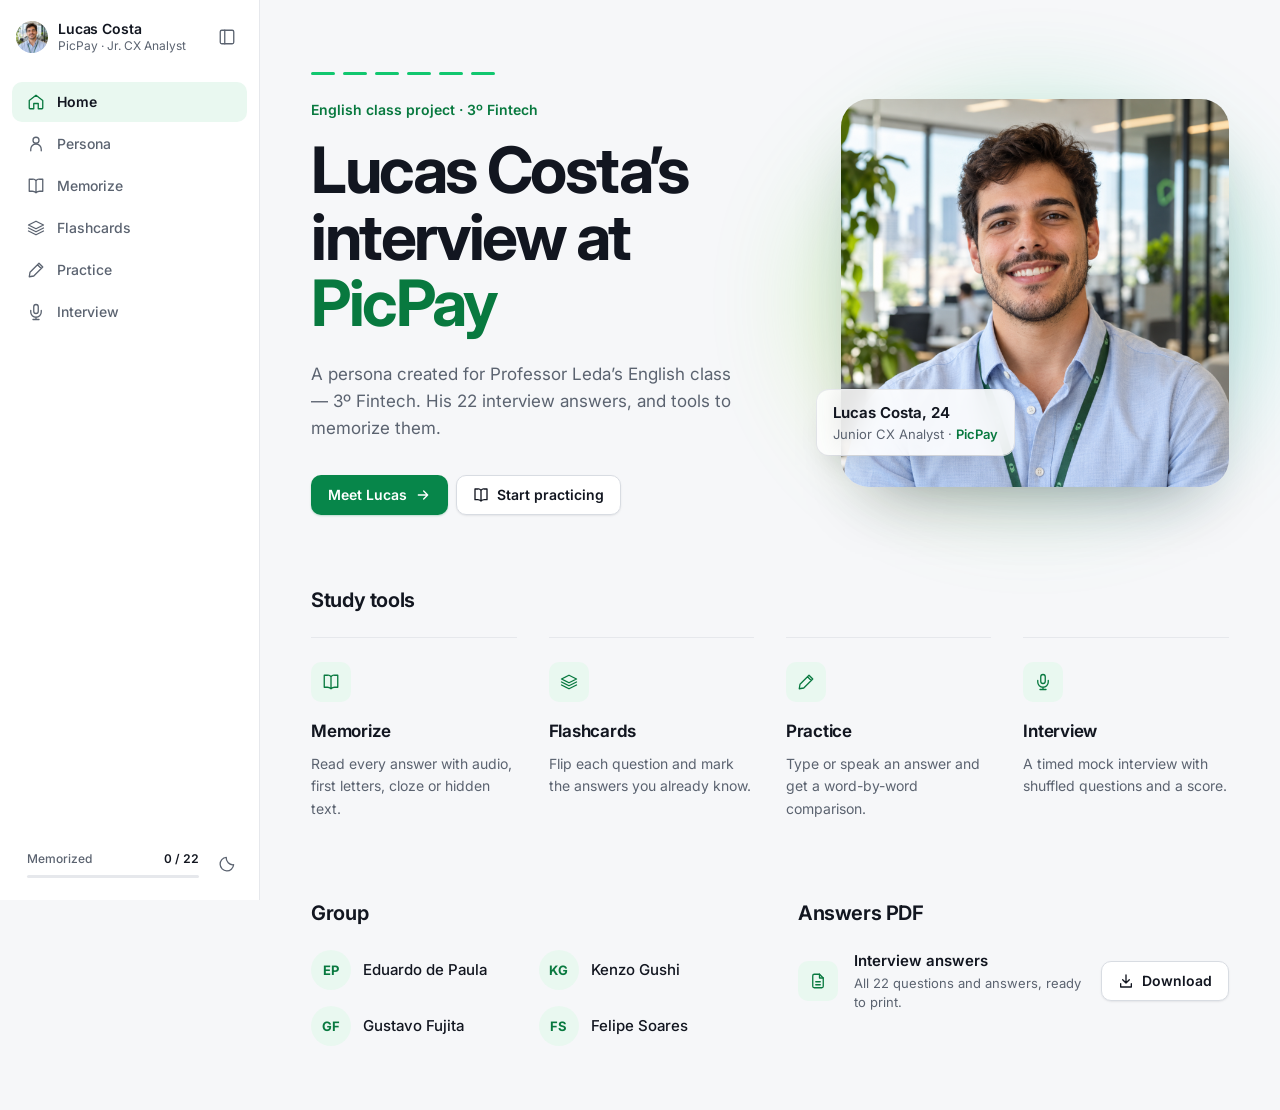
==== commit 2baa8bdc: "UX overhaul: home landing, practice/interview layouts, unified buttons, standard theme/collapse cont" ====
--- a/public/index.html
+++ b/public/index.html
@@ -10,103 +10,145 @@
   <link rel="preconnect" href="https://fonts.googleapis.com">
   <link rel="preconnect" href="https://fonts.gstatic.com" crossorigin>
   <link href="https://fonts.googleapis.com/css2?family=Inter:wght@400;500;600;700&display=swap" rel="stylesheet">
+  <link rel="icon" href="./favicon.ico" sizes="any">
+  <link rel="icon" type="image/png" sizes="32x32" href="./favicon-32.png">
+  <link rel="apple-touch-icon" href="./apple-touch-icon.png">
   <link rel="stylesheet" href="./styles.css">
   <script src="./app.js" defer></script>
 </head>
 <body>
   <a class="skip-link" href="#main">Skip to content</a>
   <header class="sidebar">
-    <a class="brand" href="#persona" aria-label="Lucas Costa, PicPay Junior CX Analyst — persona">
-      <img class="brand-avatar" src="./lucas.png" alt="" width="36" height="36">
-      <span class="brand-text"><strong>Lucas Costa</strong><small>PicPay · Jr. CX Analyst</small></span>
-    </a>
+    <div class="sidebar-top">
+      <a class="brand" href="#home" aria-label="Lucas Costa, PicPay Junior CX Analyst — home">
+        <img class="brand-avatar" src="./lucas.png" alt="" width="32" height="32">
+        <span class="brand-text"><strong>Lucas Costa</strong><small>PicPay · Jr. CX Analyst</small></span>
+      </a>
+      <button id="sidebar-toggle" class="btn btn-ghost btn-icon" type="button" aria-expanded="true" aria-label="Collapse sidebar" title="Collapse sidebar"><span data-icon="panel-left"></span></button>
+    </div>
     <nav class="nav" aria-label="Study sections">
       <span class="nav-indicator" aria-hidden="true"></span>
+      <a href="#home" data-tab="home"><span data-icon="home"></span><span class="nav-label">Home</span></a>
       <a href="#persona" data-tab="persona"><span data-icon="user"></span><span class="nav-label">Persona</span></a>
       <a href="#memorize" data-tab="memorize"><span data-icon="book-open"></span><span class="nav-label">Memorize</span></a>
       <a href="#flashcards" data-tab="flashcards" aria-label="Flashcards"><span data-icon="layers"></span><span class="nav-label nav-long">Flashcards</span><span class="nav-label nav-short">Cards</span></a>
       <a href="#practice" data-tab="practice"><span data-icon="pencil"></span><span class="nav-label">Practice</span></a>
       <a href="#exam" data-tab="exam"><span data-icon="mic"></span><span class="nav-label">Interview</span></a>
-      <a href="#work" data-tab="work" aria-label="About the work"><span data-icon="info"></span><span class="nav-label nav-long">About the work</span><span class="nav-label nav-short">About</span></a>
     </nav>
     <div class="sidebar-foot">
-      <div class="progress-block">
+      <div class="progress">
         <div class="progress-head"><span class="progress-label">Memorized</span><span id="header-known" class="progress-count">0 / 22</span></div>
         <div id="header-progress" class="progress-track" role="progressbar" aria-label="Answers memorized" aria-valuemin="0" aria-valuemax="22" aria-valuenow="0"><span class="progress-fill"></span></div>
       </div>
-      <div class="theme-row">
-        <span class="theme-label" id="theme-label">Dark mode</span>
-        <button id="theme-toggle" class="theme-switch" type="button" role="switch" aria-checked="false" aria-labelledby="theme-label"><span class="theme-thumb" aria-hidden="true"></span><span class="theme-icon" data-icon="sun" aria-hidden="true"></span><span class="theme-icon" data-icon="moon" aria-hidden="true"></span></button>
-      </div>
-      <button id="sidebar-toggle" class="collapse-btn" type="button" aria-expanded="true" aria-label="Collapse sidebar" title="Collapse sidebar"><span class="collapse-icon" data-icon="panel-left-close"></span><span class="collapse-label">Collapse</span></button>
+      <button id="theme-toggle" class="btn btn-ghost btn-icon" type="button" aria-label="Switch to dark mode" title="Switch to dark mode"><span class="theme-icon"></span></button>
     </div>
   </header>
   <main id="main" tabindex="-1">
     <p id="loading" class="notice" role="status">Loading…</p>
-    <section id="persona" class="view" aria-labelledby="persona-heading" hidden></section>
-    <section id="memorize" class="view" aria-labelledby="memorize-heading" hidden>
-      <header class="page-head"><h1 id="memorize-heading">Memorize</h1><span class="pill">22 questions</span></header>
-      <div class="toolbar card">
-        <label class="field">Memory mode<select id="memory-mode"><option value="full">Full text</option><option value="first">First letters</option><option value="cloze">Cloze</option><option value="hidden">Hidden</option></select></label>
-        <label class="field rate-control"><span class="field-row">Voice speed<output id="rate-value" for="speech-rate">0.9×</output></span><input id="speech-rate" type="range" min="0.7" max="1.1" step="0.1" value="0.9"></label>
-        <p id="speech-note" class="helper toolbar-note">Tap the speaker to listen, tap again to stop.</p>
+    <section id="view-home" class="view" aria-labelledby="home-heading" hidden>
+      <div class="hero">
+        <div class="hero-copy">
+          <span class="hero-dashes" aria-hidden="true"><i></i><i></i><i></i><i></i><i></i><i></i></span>
+          <p class="hero-eyebrow rise" style="--d:2">English class project · 3º Fintech</p>
+          <h1 id="home-heading" class="hero-title"><span class="word" style="--d:3">Lucas</span> <span class="word" style="--d:4">Costa’s</span> <span class="word" style="--d:5">interview</span> <span class="word" style="--d:6">at</span> <span class="word accent" style="--d:7">PicPay</span></h1>
+          <p class="hero-lede rise" style="--d:9">A persona created for Professor Leda’s English class — 3º Fintech. His 22 interview answers, and tools to memorize them.</p>
+          <div class="button-row rise" style="--d:11">
+            <a class="btn btn-primary" href="#persona">Meet Lucas<span data-icon="arrow-right"></span></a>
+            <a class="btn btn-secondary" href="#memorize"><span data-icon="book-open"></span>Start practicing</a>
+          </div>
+        </div>
+        <figure class="hero-portrait rise" style="--d:6">
+          <span class="hero-glow" aria-hidden="true"></span>
+          <span class="hero-photo"><img src="./lucas.png" alt="Portrait of Lucas Costa" width="640" height="640"></span>
+          <figcaption class="hero-tag"><strong>Lucas Costa, 24</strong><span>Junior CX Analyst · <b class="company">PicPay</b></span></figcaption>
+        </figure>
       </div>
+
+      <section class="home-section" aria-labelledby="tools-title">
+        <h2 class="section-title reveal" id="tools-title">Study tools</h2>
+        <div class="tools">
+          <a class="tool reveal" style="--d:0" href="#memorize"><span class="tool-icon" data-icon="book-open"></span><span class="tool-title">Memorize<span data-icon="arrow-up-right"></span></span><span class="tool-text">Read every answer with audio, first letters, cloze or hidden text.</span></a>
+          <a class="tool reveal" style="--d:1" href="#flashcards"><span class="tool-icon" data-icon="layers"></span><span class="tool-title">Flashcards<span data-icon="arrow-up-right"></span></span><span class="tool-text">Flip each question and mark the answers you already know.</span></a>
+          <a class="tool reveal" style="--d:2" href="#practice"><span class="tool-icon" data-icon="pencil"></span><span class="tool-title">Practice<span data-icon="arrow-up-right"></span></span><span class="tool-text">Type or speak an answer and get a word-by-word comparison.</span></a>
+          <a class="tool reveal" style="--d:3" href="#exam"><span class="tool-icon" data-icon="mic"></span><span class="tool-title">Interview<span data-icon="arrow-up-right"></span></span><span class="tool-text">A timed mock interview with shuffled questions and a score.</span></a>
+        </div>
+      </section>
+
+      <div class="home-split">
+        <section class="reveal" aria-labelledby="group-title">
+          <h2 class="section-title" id="group-title">Group</h2>
+          <ul class="members">
+            <li><span class="member-avatar" aria-hidden="true">EP</span>Eduardo de Paula</li>
+            <li><span class="member-avatar" aria-hidden="true">KG</span>Kenzo Gushi</li>
+            <li><span class="member-avatar" aria-hidden="true">GF</span>Gustavo Fujita</li>
+            <li><span class="member-avatar" aria-hidden="true">FS</span>Felipe Soares</li>
+          </ul>
+        </section>
+        <section class="reveal" style="--d:1" aria-labelledby="pdf-title">
+          <h2 class="section-title" id="pdf-title">Answers PDF</h2>
+          <div class="pdf-row">
+            <span class="tool-icon" data-icon="file-text"></span>
+            <span class="pdf-text"><strong>Interview answers</strong><span>All 22 questions and answers, ready to print.</span></span>
+            <a class="btn btn-secondary" href="./Lucas_Costa_Interview_Answers.pdf" download><span data-icon="download"></span>Download</a>
+          </div>
+        </section>
+      </div>
+    </section>
+    <section id="view-persona" class="view" aria-labelledby="persona-heading" hidden></section>
+    <section id="view-memorize" class="view view-read" aria-labelledby="memorize-heading" hidden>
+      <header class="page-head"><h1 id="memorize-heading">Memorize</h1></header>
+      <div class="toolbar">
+        <fieldset class="field">
+          <legend>Memory mode</legend>
+          <div class="segmented" id="memory-mode">
+            <label><input type="radio" name="memory-mode" value="full" checked><span>Full text</span></label>
+            <label><input type="radio" name="memory-mode" value="first"><span>First letters</span></label>
+            <label><input type="radio" name="memory-mode" value="cloze"><span>Cloze</span></label>
+            <label><input type="radio" name="memory-mode" value="hidden"><span>Hidden</span></label>
+          </div>
+        </fieldset>
+        <div class="field rate-control">
+          <label class="field-row" for="speech-rate">Voice speed<output id="rate-value" for="speech-rate">0.9×</output></label>
+          <input id="speech-rate" type="range" min="0.7" max="1.1" step="0.1" value="0.9">
+        </div>
+      </div>
+      <p id="speech-note" class="helper" hidden></p>
       <div id="question-list" class="question-list"></div>
     </section>
-    <section id="flashcards" class="view study-view" aria-labelledby="flashcards-heading" hidden>
-      <header class="page-head"><h1 id="flashcards-heading">Flashcards</h1><span id="flash-known" class="pill">0/22 known</span></header>
-      <div class="stage stage-narrow">
-        <div class="flash-top"><span id="flash-position" class="eyebrow"></span><div class="button-row"><button id="shuffle" class="subtle" type="button"><span data-icon="shuffle"></span>Shuffle</button><button id="reset-known" class="subtle" type="button"><span data-icon="rotate-ccw"></span>Reset</button></div></div>
+    <section id="view-flashcards" class="view view-read study-view" aria-labelledby="flashcards-heading" hidden>
+      <header class="page-head"><h1 id="flashcards-heading">Flashcards</h1><span id="flash-known" class="head-meta">0/22 known</span></header>
+      <div class="stage">
+        <div class="flash-top"><span id="flash-position" class="eyebrow"></span><div class="button-row"><button id="shuffle" class="btn btn-ghost" type="button" title="Shuffle"><span data-icon="shuffle"></span><span class="btn-label">Shuffle</span></button><button id="reset-known" class="btn btn-ghost" type="button" title="Reset progress"><span data-icon="rotate-ccw"></span><span class="btn-label">Reset</span></button></div></div>
         <button id="flash-card" class="flash-card" type="button" aria-label="Flip flashcard">
           <span class="flash-inner">
             <span class="flash-face flash-front"><span class="eyebrow">Question</span><span id="flash-q" class="flash-text"></span><span class="flash-hint">Tap to flip</span></span>
-            <span class="flash-face flash-back"><span class="eyebrow">Answer</span><span id="flash-a" class="flash-text"></span><span id="flash-cue" class="cue"></span></span>
+            <span class="flash-face flash-back"><span class="eyebrow">Answer</span><span id="flash-a" class="flash-text"></span><span id="flash-cue"></span></span>
           </span>
         </button>
-        <p id="flash-celebration" class="celebration" hidden>★ 22 / 22 memorized ★</p>
-        <div class="flash-actions"><button id="flash-prev" class="subtle" type="button" aria-label="Previous flashcard"><span data-icon="chevron-left"></span>Prev</button><div class="button-row"><button id="again" class="secondary" type="button"><span data-icon="rotate-ccw"></span>Again</button><button id="got-it" class="primary" type="button"><span data-icon="check"></span>Got it</button></div><button id="flash-next" class="subtle" type="button" aria-label="Next flashcard">Next<span data-icon="chevron-right"></span></button></div>
-        <p class="helper center flash-hints"><span class="hint-desktop">← → to move · Space to flip</span><span class="hint-touch">Swipe to move</span></p>
+        <p id="flash-celebration" class="celebration" hidden>All 22 answers memorized</p>
+        <div class="flash-actions"><button id="flash-prev" class="btn btn-ghost" type="button" aria-label="Previous flashcard"><span data-icon="chevron-left"></span>Prev</button><div class="button-row"><button id="again" class="btn btn-secondary" type="button"><span data-icon="rotate-ccw"></span>Again</button><button id="got-it" class="btn btn-primary" type="button"><span data-icon="check"></span>Got it</button></div><button id="flash-next" class="btn btn-ghost" type="button" aria-label="Next flashcard">Next<span data-icon="chevron-right"></span></button></div>
       </div>
     </section>
-    <section id="practice" class="view study-view" aria-labelledby="practice-heading" hidden>
+    <section id="view-practice" class="view" aria-labelledby="practice-heading" hidden>
       <header class="page-head"><h1 id="practice-heading">Practice</h1></header>
-      <div class="stage">
-        <div class="practice-panel panel"><div class="question-picker"><label for="practice-select">Question</label><div class="picker-row"><select id="practice-select"></select><button id="practice-random" class="secondary" type="button"><span data-icon="shuffle"></span>Random</button></div></div><h2 id="practice-question"></h2><label for="practice-input">Your answer</label><textarea id="practice-input" rows="7" placeholder="Type it from memory…" spellcheck="false" autocapitalize="off" autocomplete="off"></textarea><div class="button-row"><button id="check-answer" class="primary" type="button"><span data-icon="check"></span>Check answer</button><button id="dictate" class="secondary" type="button" hidden><span data-icon="mic"></span>Speak answer</button><span id="dictation-status" class="helper" role="status"></span></div></div>
-        <div id="practice-result" class="panel result-panel" aria-live="polite" hidden></div>
+      <div class="practice">
+        <div class="practice-question">
+          <div class="picker-head"><span class="field-label" id="picker-label">Question</span><button id="practice-random" class="btn btn-ghost" type="button"><span data-icon="shuffle"></span>Random</button></div>
+          <div id="practice-picker" class="picker" role="group" aria-labelledby="picker-label"></div>
+          <p id="practice-number" class="eyebrow"></p>
+          <h2 id="practice-question"></h2>
+        </div>
+        <div class="practice-answer">
+          <label class="field-label" for="practice-input">Your answer</label>
+          <textarea id="practice-input" rows="8" placeholder="Type it from memory…" spellcheck="false" autocapitalize="off" autocomplete="off"></textarea>
+          <div class="button-row"><button id="check-answer" class="btn btn-primary" type="button"><span data-icon="check"></span>Check answer</button><button id="dictate" class="btn btn-secondary" type="button" hidden><span data-icon="mic"></span>Speak answer</button><span id="dictation-status" class="helper" role="status"></span></div>
+          <div id="practice-result" class="result" aria-live="polite" hidden></div>
+        </div>
       </div>
     </section>
-    <section id="exam" class="view study-view" aria-labelledby="exam-heading" hidden>
+    <section id="view-exam" class="view study-view" aria-labelledby="exam-heading" hidden>
       <header class="page-head"><h1 id="exam-heading">Interview</h1></header>
-      <div class="stage">
-        <div id="exam-content" class="panel exam-panel"></div>
-      </div>
-    </section>
-    <section id="work" class="view" aria-labelledby="work-heading" hidden>
-      <header class="page-head"><h1 id="work-heading">About the work</h1></header>
-      <article class="about card">
-        <div class="about-intro">
-          <span class="hero-icon" data-icon="graduation-cap" aria-hidden="true"></span>
-          <div>
-            <h2>English class project</h2>
-            <p>We created this persona for Professor Leda's English class — 3º Fintech.</p>
-          </div>
-        </div>
-        <div class="about-section">
-          <h3 class="block-title">Group</h3>
-          <ul class="members">
-            <li class="member"><span class="member-avatar" aria-hidden="true">EP</span>Eduardo de Paula</li>
-            <li class="member"><span class="member-avatar" aria-hidden="true">KG</span>Kenzo Gushi</li>
-            <li class="member"><span class="member-avatar" aria-hidden="true">GF</span>Gustavo Fujita</li>
-            <li class="member"><span class="member-avatar" aria-hidden="true">FS</span>Felipe Soares</li>
-          </ul>
-        </div>
-        <div class="about-section">
-          <h3 class="block-title">What's here</h3>
-          <p>Lucas Costa's persona and his answers to 22 interview questions.</p>
-          <p>Tools to memorize them: memory modes with audio, flashcards, typing practice and a timed mock interview.</p>
-          <a class="secondary" href="./Lucas_Costa_Interview_Answers.pdf" download><span data-icon="download"></span>Answered PDF</a>
-        </div>
-      </article>
+      <div id="exam-content" class="stage exam"></div>
     </section>
     <p id="app-status" class="sr-only" role="status" aria-live="polite"></p>
   </main>
--- a/public/styles.css
+++ b/public/styles.css
@@ -13,20 +13,21 @@
   --faint: #8a919c;
   --line: #e6e8ec;
   --line-strong: #d8dce2;
-  --hover: #f1f3f6;
+  --hover: #eef0f3;
   --soft: #e9f8f0;
   --soft-line: #cbeedb;
-  --thumb: #fff;
   --red: #ae3846;
   --yellow: #805c12;
   --r-lg: 16px;
   --r-md: 12px;
   --r-sm: 10px;
-  --shadow: 0 1px 2px rgb(16 24 40 / 4%), 0 1px 3px rgb(16 24 40 / 3%);
-  --shadow-lift: 0 12px 28px -12px rgb(16 24 40 / 18%);
+  --shadow: 0 1px 2px rgb(16 24 40 / 5%), 0 1px 3px rgb(16 24 40 / 4%);
+  --shadow-lift: 0 16px 32px -16px rgb(16 24 40 / 22%);
   --ease: cubic-bezier(.2, .8, .2, 1);
+  --ease-out: cubic-bezier(.2, .7, .2, 1);
   --theme-t: background-color 200ms ease-out, border-color 200ms ease-out, color 200ms ease-out;
-  --sidebar-w: 248px;
+  --sidebar-w: 260px;
+  --btn-h: 40px;
   font-family: 'Inter', system-ui, -apple-system, 'Segoe UI', sans-serif;
   font-size: 16px;
 }
@@ -44,87 +45,139 @@
   --hover: #1d2129;
   --soft: #12291d;
   --soft-line: #1c4a31;
-  --thumb: #333946;
   --red: #ffadb7;
   --yellow: #f1d58a;
   --shadow: none;
-  --shadow-lift: 0 12px 28px -12px rgb(0 0 0 / 60%);
-}
+  --shadow-lift: 0 16px 32px -16px rgb(0 0 0 / 70%);
+}
+
 * { box-sizing: border-box; }
-html { -webkit-text-size-adjust: 100%; }
+/* manipulation keeps pinch-zoom but drops double-tap zoom everywhere. */
+html { -webkit-text-size-adjust: 100%; text-size-adjust: 100%; touch-action: manipulation; }
 body { margin: 0; background: var(--bg); color: var(--text); font-size: 15px; line-height: 1.6; transition: var(--theme-t); overflow-x: hidden; -webkit-font-smoothing: antialiased; }
 button, input, select, textarea { font: inherit; color: inherit; }
-button, a, input, select, textarea { -webkit-tap-highlight-color: transparent; }
-button, a, select, input[type="range"] { touch-action: manipulation; }
-button { cursor: pointer; border: 1px solid transparent; background: none; }
+button, a, input, select, textarea, label { -webkit-tap-highlight-color: transparent; touch-action: manipulation; }
+button { cursor: pointer; border: 0; background: none; padding: 0; }
 button:disabled { cursor: default; opacity: .5; }
 a { color: inherit; }
-:focus-visible { outline: 2px solid var(--green); outline-offset: 3px; }
+img { -webkit-user-drag: none; }
+:focus-visible { outline: 2px solid var(--green); outline-offset: 2px; }
 [hidden] { display: none !important; }
-.icon { width: 18px; height: 18px; flex: none; vertical-align: middle; pointer-events: none; }
-[data-icon] { display: inline-flex; align-items: center; justify-content: center; }
+.icon { width: 18px; height: 18px; flex: none; pointer-events: none; }
+[data-icon] { display: inline-flex; align-items: center; justify-content: center; flex: none; }
 h1, h2, h3, p { overflow-wrap: break-word; }
+/* Chrome, nav and controls are never text to select: a double click must not select or shift anything. */
+.sidebar, .btn, .segmented, .picker, .flash-card, .tool, .nav-indicator { -webkit-user-select: none; user-select: none; -webkit-touch-callout: none; }
+
+/* Buttons: one system. Same height, radius, padding, gap, icon size and stroke. */
+.btn { display: inline-flex; align-items: center; justify-content: center; gap: 8px; height: var(--btn-h); padding: 0 16px; border: 1px solid transparent; border-radius: var(--r-sm); font-size: 14px; font-weight: 600; line-height: 1; white-space: nowrap; text-decoration: none; transition: var(--theme-t), transform 120ms ease-out, box-shadow 200ms ease-out; }
+.btn .icon { width: 16px; height: 16px; stroke-width: 2; }
+.btn:active:not(:disabled) { transform: scale(.97); }
+.btn-primary { background: var(--btn); color: #fff; box-shadow: 0 1px 2px rgb(7 134 74 / 24%); }
+@media (hover: hover) { .btn-primary:hover { background: var(--btn-hover); } }
+.btn-secondary { background: var(--paper); color: var(--text); border-color: var(--line-strong); box-shadow: var(--shadow); }
+@media (hover: hover) { .btn-secondary:hover { background: var(--hover); } }
+.btn-ghost { color: var(--muted); }
+@media (hover: hover) { .btn-ghost:hover { background: var(--hover); color: var(--text); } }
+.btn-icon { width: var(--btn-h); padding: 0; }
+.btn-icon .icon { width: 18px; height: 18px; stroke-width: 1.75; }
+.btn-ghost.speaking, .btn-ghost.speaking:hover { background: var(--soft); color: var(--green-ink); }
+.button-row { display: flex; align-items: center; flex-wrap: wrap; gap: 8px; }
 
 /* Sidebar (desktop) / top bar + bottom tabs (mobile) */
-.sidebar { position: fixed; inset: 0 auto 0 0; z-index: 20; width: var(--sidebar-w); display: flex; flex-direction: column; padding: 20px 12px 16px; background: var(--paper); border-right: 1px solid var(--line); overflow: hidden; transition: var(--theme-t), width 220ms var(--ease); }
-.brand { display: flex; align-items: center; gap: 12px; padding: 6px; border-radius: var(--r-md); text-decoration: none; min-width: 0; }
-.brand-avatar { width: 36px; height: 36px; flex: none; border-radius: 50%; object-fit: cover; object-position: center 30%; background: var(--hover); box-shadow: 0 0 0 2px var(--paper), 0 0 0 3px var(--line); }
-.brand-text { display: flex; flex-direction: column; min-width: 0; line-height: 1.3; white-space: nowrap; transition: opacity 160ms ease-out; }
+.sidebar { position: fixed; inset: 0 auto 0 0; z-index: 20; width: var(--sidebar-w); display: flex; flex-direction: column; padding: 16px 12px; background: var(--paper); border-right: 1px solid var(--line); overflow: hidden; transition: var(--theme-t), width 220ms var(--ease); }
+.sidebar-top { display: flex; align-items: center; justify-content: space-between; gap: 8px; min-height: 40px; }
+.brand { display: flex; align-items: center; gap: 10px; min-width: 0; padding: 4px; border-radius: var(--r-sm); text-decoration: none; }
+.brand:hover { background: var(--hover); }
+.brand-avatar { width: 32px; height: 32px; flex: none; border-radius: 50%; object-fit: cover; object-position: center 30%; background: var(--hover); }
+.brand-text { display: flex; flex-direction: column; min-width: 0; line-height: 1.3; white-space: nowrap; }
 .brand-text strong { font-size: 14px; font-weight: 600; letter-spacing: -.01em; }
 .brand-text small { font-size: 12px; color: var(--muted); overflow: hidden; text-overflow: ellipsis; }
-.nav { position: relative; display: grid; gap: 2px; margin-top: 32px; }
+.nav { position: relative; display: grid; gap: 2px; margin-top: 24px; }
 .nav a { position: relative; z-index: 1; display: flex; align-items: center; gap: 12px; height: 40px; padding: 0 15px; border-radius: var(--r-sm); color: var(--muted); font-size: 14px; font-weight: 500; text-decoration: none; white-space: nowrap; overflow: hidden; transition: var(--theme-t); }
 .nav a:not([aria-current]):hover { background: var(--hover); color: var(--text); }
 .nav a[aria-current="page"] { color: var(--text); font-weight: 600; }
 .nav a[aria-current="page"] .icon { color: var(--green-ink); }
-.nav-label { transition: opacity 160ms ease-out; }
 .nav-short { display: none; }
 .nav-indicator { position: absolute; top: 0; left: 0; right: 0; height: 40px; border-radius: var(--r-sm); background: var(--soft); transform: translateY(calc(var(--i, 0) * 42px)); }
-.nav-indicator::before { content: ''; position: absolute; left: 0; top: 11px; bottom: 11px; width: 3px; border-radius: 0 3px 3px 0; background: var(--green); }
 .nav-ready .nav-indicator { transition: transform 260ms var(--ease), background-color 200ms ease-out; }
-.sidebar-foot { margin-top: auto; display: grid; gap: 12px; }
-.progress-block { padding: 12px; border: 1px solid var(--line); border-radius: var(--r-md); background: var(--subtle); transition: var(--theme-t); }
-.progress-head { display: flex; justify-content: space-between; align-items: baseline; gap: 8px; font-size: 12px; white-space: nowrap; }
+.sidebar-foot { margin-top: auto; display: flex; align-items: center; gap: 8px; padding-left: 15px; }
+.progress { flex: 1; min-width: 0; }
+.progress-head { display: flex; justify-content: space-between; align-items: baseline; gap: 8px; font-size: 12px; line-height: 16px; white-space: nowrap; }
 .progress-label { color: var(--muted); font-weight: 500; }
 .progress-count { font-weight: 600; font-variant-numeric: tabular-nums; }
-.progress-track { height: 6px; margin-top: 8px; border-radius: 99px; background: var(--line); overflow: hidden; }
+.progress-track { height: 3px; margin-top: 8px; border-radius: 99px; background: var(--line); overflow: hidden; }
 .progress-fill { display: block; height: 100%; width: calc(var(--p, 0) * 1%); border-radius: inherit; background: var(--green); transition: width 300ms var(--ease); }
-.theme-row { display: flex; align-items: center; justify-content: space-between; gap: 12px; padding: 0 4px 0 15px; min-height: 40px; }
-.theme-label { font-size: 13px; color: var(--muted); font-weight: 500; white-space: nowrap; }
-.collapse-btn { display: flex; align-items: center; gap: 12px; height: 40px; padding: 0 15px; border-radius: var(--r-sm); color: var(--muted); font-size: 13px; font-weight: 500; white-space: nowrap; overflow: hidden; border-top: 0; transition: var(--theme-t); }
-.collapse-btn:hover { background: var(--hover); color: var(--text); }
-.collapse-label { transition: opacity 160ms ease-out; }
-
-/* Theme switch: 3px padding + two 26px slots + 6px gap = 64px; thumb travels exactly 32px. */
-.theme-switch { position: relative; flex: none; display: grid; grid-template-columns: 26px 26px; gap: 6px; width: 64px; height: 32px; padding: 3px; border: 0; border-radius: 999px; background: var(--hover); box-shadow: inset 0 0 0 1px var(--line); color: var(--faint); transition: var(--theme-t), box-shadow 200ms ease-out; }
-.theme-thumb { position: absolute; top: 3px; left: 3px; width: 26px; height: 26px; border-radius: 50%; background: var(--thumb); box-shadow: 0 1px 3px rgb(16 24 40 / 16%); transition: transform 240ms var(--ease), background-color 200ms ease-out; }
-[data-theme="dark"] .theme-thumb { transform: translateX(32px); }
-.theme-icon { position: relative; z-index: 1; width: 26px; height: 26px; transition: color 200ms ease-out; }
-.theme-icon .icon { width: 15px; height: 15px; }
-:root:not([data-theme="dark"]) .theme-icon[data-icon="sun"] { color: #b7791f; }
-[data-theme="dark"] .theme-icon[data-icon="moon"] { color: var(--text); }
-.theme-switch:hover { box-shadow: inset 0 0 0 1px var(--faint); }
-
-/* Main column: one centred container shared by every page. */
-main { margin-left: var(--sidebar-w); padding: 56px clamp(24px, 4vw, 48px) 64px; min-height: 100vh; outline: none; transition: margin-left 220ms var(--ease); }
-main > .view, main > .notice { max-width: 920px; margin: 0 auto; }
-.view:not([hidden]) { animation: view-in 240ms ease-out both; }
-@keyframes view-in { from { opacity: 0; } to { opacity: 1; } }
-.study-view:not([hidden]) { display: flex; flex-direction: column; min-height: calc(100vh - 120px); }
-.stage { flex: 1; display: flex; flex-direction: column; justify-content: center; width: 100%; max-width: 680px; margin: 0 auto; padding-bottom: 48px; }
-.stage-narrow { max-width: 640px; }
+.theme-icon { display: inline-flex; }
+
+/* Main column */
+main { margin-left: var(--sidebar-w); padding: 48px clamp(24px, 4vw, 56px) 64px; min-height: 100vh; outline: none; overflow-x: clip; transition: margin-left 220ms var(--ease); }
+main > .view, main > .notice { max-width: 1040px; margin: 0 auto; }
+main > .view-read { max-width: 840px; }
+main > #view-flashcards { max-width: 720px; }
+.view:not([hidden]) { animation: view-in 280ms var(--ease-out) both; }
+@keyframes view-in { from { opacity: 0; transform: translateY(6px); } to { opacity: 1; transform: none; } }
+.study-view:not([hidden]) { display: flex; flex-direction: column; min-height: calc(100vh - 112px); }
+.stage { flex: 1; display: flex; flex-direction: column; justify-content: center; width: 100%; margin: 0 auto; padding-bottom: 48px; }
 .page-head { display: flex; justify-content: space-between; align-items: center; gap: 16px; min-height: 40px; margin-bottom: 32px; }
 .page-head h1 { font-size: 28px; font-weight: 650; letter-spacing: -.025em; line-height: 1.2; margin: 0; }
-.pill { white-space: nowrap; color: var(--muted); font-size: 12px; font-weight: 500; border: 1px solid var(--line); border-radius: 99px; padding: 4px 12px; background: var(--paper); font-variant-numeric: tabular-nums; transition: var(--theme-t); }
-.eyebrow { font-size: 12px; font-weight: 600; color: var(--muted); margin: 0 0 8px; font-variant-numeric: tabular-nums; }
-.block { margin-top: 40px; }
-.block-title { font-size: 12px; font-weight: 600; text-transform: uppercase; letter-spacing: .06em; color: var(--muted); margin: 0 0 12px; }
+.head-meta { color: var(--muted); font-size: 14px; font-weight: 500; font-variant-numeric: tabular-nums; }
+.eyebrow { font-size: 13px; font-weight: 600; color: var(--muted); margin: 0 0 8px; font-variant-numeric: tabular-nums; }
+.field-label, .field legend, .field-row { display: block; font-size: 12px; font-weight: 600; line-height: 16px; color: var(--muted); }
 .helper { color: var(--muted); font-size: 13px; }
-.center { text-align: center; }
-.card, .panel { background: var(--paper); border: 1px solid var(--line); border-radius: var(--r-lg); box-shadow: var(--shadow); transition: var(--theme-t), transform 200ms ease-out, box-shadow 200ms ease-out; }
-.panel { padding: 32px; }
-.chip { display: grid; place-items: center; flex: none; width: 40px; height: 40px; border-radius: var(--r-sm); background: var(--soft); color: var(--green-ink); transition: var(--theme-t); }
-.chip .icon { width: 18px; height: 18px; }
+.card { background: var(--paper); border: 1px solid var(--line); border-radius: var(--r-lg); box-shadow: var(--shadow); transition: var(--theme-t); }
+.chip, .tool-icon { display: grid; place-items: center; flex: none; width: 40px; height: 40px; border-radius: var(--r-sm); background: var(--soft); color: var(--green-ink); transition: var(--theme-t); }
+.company { color: var(--green-ink); font-weight: 600; }
+.notice { padding: 24px; background: var(--paper); border-radius: var(--r-lg); border: 1px solid var(--line); }
+.section-title { font-size: 20px; font-weight: 650; letter-spacing: -.02em; line-height: 1.3; margin: 0 0 24px; }
+
+/* Home */
+.hero { display: grid; grid-template-columns: minmax(0, 1.1fr) minmax(0, .9fr); gap: 56px; align-items: center; padding-top: 24px; }
+.hero-dashes { display: flex; gap: 8px; margin-bottom: 24px; }
+.hero-dashes i { display: block; width: 24px; height: 3px; border-radius: 99px; background: var(--green); transform-origin: left; animation: dash-in 350ms var(--ease-out) both; }
+.hero-dashes i:nth-child(2) { animation-delay: 90ms; } .hero-dashes i:nth-child(3) { animation-delay: 180ms; }
+.hero-dashes i:nth-child(4) { animation-delay: 270ms; } .hero-dashes i:nth-child(5) { animation-delay: 360ms; }
+.hero-dashes i:nth-child(6) { animation-delay: 450ms; }
+@keyframes dash-in { from { transform: scaleX(0); } to { transform: scaleX(1); } }
+.hero-eyebrow { margin: 0 0 16px; font-size: 14px; font-weight: 600; color: var(--green-ink); }
+.hero-title { margin: 0; font-size: clamp(40px, 5.2vw, 64px); font-weight: 700; letter-spacing: -.04em; line-height: 1.04; }
+.hero-title .accent { color: var(--green-ink); }
+.word { display: inline-block; animation: word-in 800ms var(--ease-out) both; animation-delay: calc(var(--d, 0) * 110ms); }
+@keyframes word-in { from { opacity: 0; transform: translateY(24px); filter: blur(10px); } to { opacity: 1; transform: none; filter: blur(0); } }
+.rise { animation: rise-in 650ms var(--ease-out) both; animation-delay: calc(var(--d, 0) * 110ms); }
+@keyframes rise-in { from { opacity: 0; transform: translateY(12px); } to { opacity: 1; transform: none; } }
+.hero-lede { max-width: 520px; text-wrap: pretty; margin: 24px 0 32px; font-size: 17px; line-height: 1.6; color: var(--muted); }
+.hero-portrait { position: relative; margin: 0; justify-self: center; width: 100%; max-width: 400px; }
+.hero-glow { position: absolute; inset: 4% -6% 0; border-radius: 50%; background: conic-gradient(from 0deg, #11c76f, #2dd4bf, #a3e635, #11c76f); filter: blur(56px); opacity: .28; animation: glow-in 1.2s var(--ease-out) 1s both, glow-spin 40s linear infinite; }
+[data-theme="dark"] .hero-glow { opacity: .2; }
+@keyframes glow-in { from { opacity: 0; scale: .6; } }
+@keyframes glow-spin { to { transform: rotate(360deg); } }
+.hero-photo { position: relative; display: block; aspect-ratio: 1; border-radius: 28px; overflow: hidden; background: var(--hover); box-shadow: 0 32px 64px -32px rgb(16 24 40 / 45%); animation: float 7s ease-in-out 1.4s infinite; }
+.hero-photo img { display: block; width: 100%; height: 100%; object-fit: cover; }
+@keyframes float { 50% { transform: translateY(-8px); } }
+.hero-tag { position: absolute; left: -24px; bottom: 32px; display: flex; flex-direction: column; gap: 2px; padding: 12px 16px; border-radius: var(--r-md); background: color-mix(in srgb, var(--paper) 88%, transparent); backdrop-filter: blur(12px); -webkit-backdrop-filter: blur(12px); box-shadow: var(--shadow-lift), 0 0 0 1px var(--line); font-size: 13px; line-height: 1.4; color: var(--muted); }
+.hero-tag strong { font-size: 15px; color: var(--text); font-weight: 650; }
+.home-section { margin-top: 72px; }
+.tools { display: grid; grid-template-columns: repeat(4, minmax(0, 1fr)); gap: 32px; }
+.tool { display: flex; flex-direction: column; gap: 8px; padding-top: 24px; border-top: 1px solid var(--line); text-decoration: none; transition: border-color 200ms ease-out; }
+.tool .tool-icon { margin-bottom: 8px; transition: var(--theme-t), transform 200ms var(--ease); }
+.tool-title { display: flex; align-items: center; gap: 4px; font-size: 17px; font-weight: 650; letter-spacing: -.015em; }
+.tool-title .icon { width: 16px; height: 16px; color: var(--muted); opacity: 0; transform: translate(-4px, 4px); transition: opacity 200ms ease-out, transform 200ms var(--ease); }
+.tool-text { font-size: 14px; line-height: 1.6; color: var(--muted); }
+.tool:hover { border-color: var(--green); }
+.tool:hover .tool-icon { background: var(--btn); color: #fff; transform: translateY(-2px); }
+.tool:hover .tool-title .icon, .tool:focus-visible .tool-title .icon { opacity: 1; transform: none; }
+.home-split { display: grid; grid-template-columns: minmax(0, 1fr) minmax(0, 1fr); gap: 56px; margin-top: 80px; }
+.members { list-style: none; margin: 0; padding: 0; display: grid; grid-template-columns: repeat(2, minmax(0, 1fr)); gap: 16px 24px; }
+.members li { display: flex; align-items: center; gap: 12px; font-size: 15px; font-weight: 500; line-height: 1.3; }
+.member-avatar { display: grid; place-items: center; flex: none; width: 40px; height: 40px; border-radius: 50%; background: var(--soft); color: var(--green-ink); font-size: 13px; font-weight: 700; letter-spacing: .02em; transition: var(--theme-t); }
+.pdf-row { display: flex; align-items: center; gap: 16px; }
+.pdf-text { flex: 1; min-width: 0; display: flex; flex-direction: column; gap: 2px; font-size: 13px; line-height: 1.45; color: var(--muted); }
+.pdf-text strong { font-size: 15px; font-weight: 600; color: var(--text); }
+@media (prefers-reduced-motion: no-preference) {
+  .js .reveal { opacity: 0; transform: translateY(24px); }
+  .js .reveal.in { opacity: 1; transform: none; transition: opacity 700ms var(--ease-out), transform 700ms var(--ease-out); transition-delay: calc(var(--d, 0) * 80ms); }
+}
 
 /* Persona */
 .profile { overflow: hidden; }
@@ -134,76 +187,75 @@
 .portrait-fallback { color: var(--muted); font-size: 40px; font-weight: 600; }
 .profile-name { font-size: 24px; font-weight: 650; letter-spacing: -.02em; line-height: 1.25; margin: 0 0 4px; }
 .profile-role { margin: 0; font-size: 15px; color: var(--muted); }
-.company { color: var(--green-ink); font-weight: 600; }
 .profile-meta { margin: 2px 0 0; font-size: 13px; color: var(--faint); }
 .profile-quote { margin: 16px 0 0; padding: 2px 0 2px 16px; border-left: 2px solid var(--green); font-size: 15px; line-height: 1.6; }
-.traits { list-style: none; display: flex; flex-wrap: wrap; gap: 8px; margin: 0; padding: 16px 32px; border-top: 1px solid var(--line); background: var(--subtle); transition: var(--theme-t); }
-.trait { display: inline-flex; align-items: center; gap: 8px; padding: 4px 14px 4px 4px; border: 1px solid var(--soft-line); border-radius: 99px; background: var(--soft); font-size: 13px; font-weight: 500; line-height: 1.4; white-space: nowrap; transition: var(--theme-t); }
-.trait-icon { display: grid; place-items: center; width: 24px; height: 24px; border-radius: 50%; background: var(--btn); color: #fff; }
-.trait-icon .icon { width: 13px; height: 13px; stroke-width: 2.25; }
-.stats { display: grid; grid-template-columns: repeat(3, minmax(0, 1fr)); gap: 12px; margin: 0; }
-.stat { position: relative; display: flex; flex-direction: column; justify-content: center; min-height: 80px; padding: 16px 16px 16px 72px; }
-.stat .chip { position: absolute; left: 16px; top: 50%; transform: translateY(-50%); }
-.stat dt { font-size: 12px; font-weight: 500; color: var(--muted); line-height: 1.4; }
-.stat dd { margin: 2px 0 0; font-size: 15px; font-weight: 600; letter-spacing: -.01em; line-height: 1.4; }
+.traits { list-style: none; display: flex; flex-wrap: wrap; gap: 8px; margin: 24px 0 0; padding: 0; }
+.trait { display: inline-flex; align-items: center; gap: 8px; height: 32px; padding: 0 12px 0 8px; border-radius: 99px; background: var(--soft); color: var(--green-ink); font-size: 13px; font-weight: 600; white-space: nowrap; transition: var(--theme-t); }
+.trait .icon { width: 16px; height: 16px; }
+.block { margin-top: 48px; }
+.block-title { font-size: 20px; font-weight: 650; letter-spacing: -.02em; margin: 0 0 24px; }
+.stats { display: grid; grid-template-columns: repeat(3, minmax(0, 1fr)); gap: 24px 32px; margin: 0; }
+.stat { display: grid; grid-template-columns: 40px 1fr; column-gap: 16px; align-items: center; }
+.stat dt { display: contents; }
+.stat .chip { grid-row: 1 / span 2; }
+.stat .stat-label { font-size: 12px; font-weight: 500; color: var(--muted); line-height: 1.4; align-self: end; }
+.stat dd { margin: 0; font-size: 15px; font-weight: 600; letter-spacing: -.01em; line-height: 1.4; align-self: start; }
 .facts { display: grid; grid-template-columns: repeat(2, minmax(0, 1fr)); margin: 0; overflow: hidden; }
-.fact { position: relative; padding: 24px 24px 24px 80px; border-top: 1px solid var(--line); transition: var(--theme-t); }
+.fact { display: grid; grid-template-columns: 40px 1fr; column-gap: 16px; padding: 24px; border-top: 1px solid var(--line); transition: var(--theme-t); }
 .fact:nth-child(-n+2) { border-top: 0; }
 .fact:nth-child(even) { border-left: 1px solid var(--line); }
-.fact .chip { position: absolute; left: 24px; top: 24px; }
-.fact dt { font-size: 12px; font-weight: 500; color: var(--muted); line-height: 1.4; margin-bottom: 4px; }
-.fact dd { margin: 0; font-size: 15px; font-weight: 500; line-height: 1.5; }
+.fact dt { display: contents; }
+.fact .chip { grid-row: 1 / span 2; }
+.fact .stat-label { font-size: 12px; font-weight: 500; color: var(--muted); line-height: 1.4; margin-bottom: 4px; }
+.fact dd { margin: 0; font-size: 15px; font-weight: 500; line-height: 1.5; grid-column: 2; }
 
 /* Memorize */
-.toolbar { display: flex; align-items: flex-end; gap: 24px; padding: 16px 24px; }
-.field, .question-picker label, .practice-panel > label { display: block; font-size: 12px; font-weight: 600; color: var(--muted); }
+.toolbar { display: flex; flex-wrap: wrap; align-items: flex-end; gap: 16px 32px; margin-bottom: 24px; }
+.field { margin: 0; padding: 0; border: 0; min-width: 0; }
+.field legend, .field .field-row { padding: 0; margin-bottom: 8px; }
 .field-row { display: flex; justify-content: space-between; gap: 8px; }
 .field-row output { color: var(--text); font-variant-numeric: tabular-nums; }
-select { display: block; min-height: 40px; padding: 8px 32px 8px 12px; border: 1px solid var(--line-strong); border-radius: var(--r-sm); background: var(--paper); color: var(--text); max-width: 100%; font-size: 14px; transition: var(--theme-t); }
-.toolbar select { margin-top: 6px; min-width: 176px; }
-.rate-control { flex: 1; max-width: 240px; }
-.rate-control input { display: block; width: 100%; height: 40px; margin: 6px 0 0; accent-color: var(--btn); }
-.toolbar-note { margin: 0 0 10px auto; text-align: right; }
-.question-list { display: grid; gap: 12px; margin-top: 16px; }
+.segmented { display: flex; gap: 4px; height: 40px; padding: 4px; border-radius: var(--r-sm); background: var(--hover); transition: var(--theme-t); }
+.segmented label { position: relative; flex: 1 1 auto; display: flex; }
+.segmented input { position: absolute; inset: 0; margin: 0; opacity: 0; cursor: pointer; }
+.segmented span { display: flex; align-items: center; justify-content: center; width: 100%; padding: 0 12px; border-radius: 7px; font-size: 13px; font-weight: 500; color: var(--muted); white-space: nowrap; transition: var(--theme-t), box-shadow 200ms ease-out; }
+.segmented label:hover span { color: var(--text); }
+.segmented input:checked + span { background: var(--paper); color: var(--text); font-weight: 600; box-shadow: 0 1px 2px rgb(16 24 40 / 10%), 0 0 0 1px var(--line); }
+.segmented input:focus-visible + span { outline: 2px solid var(--green); outline-offset: 1px; }
+.rate-control { width: 220px; }
+.rate-control input { display: block; width: 100%; height: 40px; margin: 0; accent-color: var(--btn); }
+#speech-note { margin: -8px 0 24px; }
+.question-list { display: grid; gap: 16px; }
 .question-card { padding: 24px; }
-.question-top { display: flex; align-items: flex-start; gap: 12px; }
-.question-top > div { flex: 1; min-width: 0; padding-top: 8px; }
-.q-number { flex: none; display: grid; place-items: center; width: 40px; height: 40px; border-radius: var(--r-sm); background: var(--soft); color: var(--green-ink); font-size: 13px; font-weight: 600; font-variant-numeric: tabular-nums; }
-.question-card h2 { font-size: 16px; font-weight: 600; line-height: 1.5; margin: 0; letter-spacing: -.01em; }
-.audio-btn { display: grid; place-items: center; width: 40px; height: 40px; flex: none; border: 1px solid var(--line-strong); border-radius: var(--r-sm); background: var(--paper); color: var(--muted); transition: var(--theme-t), transform 120ms ease-out; }
-.audio-btn:hover { color: var(--green-ink); border-color: var(--soft-line); background: var(--soft); }
-.audio-btn.speaking, .audio-btn.speaking:hover { background: var(--btn); border-color: var(--btn); color: #fff; }
-.answer { font-size: 15px; line-height: 1.8; margin: 16px 0; white-space: pre-wrap; }
+.question-top { display: flex; align-items: flex-start; gap: 16px; }
+.q-number { flex: none; min-width: 24px; padding-top: 9px; color: var(--green-ink); font-size: 13px; font-weight: 700; line-height: 22px; font-variant-numeric: tabular-nums; }
+.question-top h2 { flex: 1; min-width: 0; padding-top: 9px; font-size: 16px; font-weight: 600; line-height: 22px; margin: 0; letter-spacing: -.01em; }
+.question-top .btn-icon { margin: 0 -8px 0 0; }
+.answer { font-size: 15px; line-height: 1.8; margin: 12px 0 16px 40px; white-space: pre-wrap; }
 .answer-hidden { width: 100%; text-align: left; border: 1px dashed var(--line-strong); border-radius: var(--r-sm); padding: 16px; background: var(--subtle); color: var(--muted); }
-.cloze-word { display: inline; padding: 0 3px; border-radius: 4px; border: 0; border-bottom: 1px dashed var(--green); background: var(--soft); color: var(--text); letter-spacing: 1px; font: inherit; }
-.cue { display: block; font-size: 13px; color: var(--muted); line-height: 1.6; }
-.cue-label { font-size: 11px; font-weight: 600; color: var(--green-ink); background: var(--soft); border-radius: 6px; padding: 2px 8px; margin-right: 8px; }
-.question-bottom { border-top: 1px solid var(--line); padding-top: 12px; display: flex; justify-content: space-between; gap: 12px; align-items: center; }
-.translation { color: var(--muted); font-size: 14px; border-left: 2px solid var(--green); padding: 0 0 0 16px; margin: 16px 0 0; }
-.badge { display: inline-block; font-size: 11px; background: var(--hover); color: var(--muted); padding: 2px 8px; border-radius: 99px; margin-top: 8px; }
-
-/* Buttons */
-.primary, .secondary, .subtle { display: inline-flex; align-items: center; justify-content: center; gap: 8px; min-height: 40px; padding: 8px 16px; border: 1px solid transparent; border-radius: var(--r-sm); font-size: 14px; font-weight: 600; line-height: 1.4; white-space: nowrap; text-decoration: none; transition: var(--theme-t), transform 120ms ease-out, box-shadow 200ms ease-out; }
-.primary { background: var(--btn); color: #fff; box-shadow: 0 1px 2px rgb(7 134 74 / 24%), inset 0 1px 0 rgb(255 255 255 / 10%); }
-.primary:hover { background: var(--btn-hover); }
-.primary .icon { color: #fff; }
-.secondary { background: var(--paper); color: var(--text); border-color: var(--line-strong); box-shadow: var(--shadow); }
-.secondary:hover { background: var(--hover); }
-.subtle { color: var(--muted); padding: 8px 12px; font-weight: 500; }
-.subtle:hover { background: var(--hover); color: var(--text); }
-.primary:active, .secondary:active, .subtle:active, .audio-btn:active { transform: scale(.97); }
-.button-row { display: flex; align-items: center; flex-wrap: wrap; gap: 8px; }
+.cloze-word { display: inline; padding: 0 3px; border-radius: 4px; border-bottom: 1px dashed var(--green); background: var(--soft); color: var(--text); letter-spacing: 1px; font: inherit; }
+.question-bottom { display: flex; justify-content: space-between; align-items: center; gap: 16px; margin-left: 40px; }
+.question-bottom .btn { margin-right: -8px; }
+.translation { color: var(--muted); font-size: 14px; border-left: 2px solid var(--green); padding: 0 0 0 16px; margin: 16px 0 0 40px; }
+.badge { display: inline-block; margin-top: 4px; font-size: 12px; color: var(--muted); }
+
+/* Memory cue: a muted line of steps */
+.cue { display: flex; align-items: flex-start; gap: 8px; min-width: 0; font-size: 13px; line-height: 20px; color: var(--muted); text-align: left; }
+.cue > .icon { width: 16px; height: 16px; margin-top: 2px; color: var(--yellow); }
+.cue-steps { display: flex; flex-wrap: wrap; align-items: center; gap: 0 6px; }
+.cue-sep { display: inline-flex; color: var(--faint); }
+.cue-sep .icon { width: 12px; height: 12px; stroke-width: 2; }
 
 /* Flashcards */
-.flash-top { display: flex; align-items: center; justify-content: space-between; gap: 12px; margin-bottom: 12px; }
+.flash-top { display: flex; align-items: center; justify-content: space-between; gap: 8px; margin-bottom: 16px; }
 .flash-top .eyebrow { margin: 0; }
-.flash-top .button-row { margin-right: -12px; }
+.flash-top .button-row { flex-wrap: nowrap; margin-right: -8px; gap: 4px; }
 .flash-card { display: block; width: 100%; padding: 0; border: 0; border-radius: var(--r-lg); background: none; color: var(--text); text-align: center; perspective: 1600px; }
 /* Both faces are lifted 1px off the shared plane so neither edge z-fights through the other while flipping. */
 .flash-inner { position: relative; display: grid; transform-style: preserve-3d; transition: transform 420ms var(--ease); }
 .flash-card.flipped .flash-inner { transform: rotateY(180deg); }
 .flash-card.no-anim .flash-inner { transition: none; }
-.flash-face { grid-area: 1 / 1; display: flex; flex-direction: column; align-items: center; justify-content: center; gap: 16px; min-height: 360px; padding: 40px; background: var(--paper); border: 1px solid var(--line); border-radius: var(--r-lg); box-shadow: var(--shadow); -webkit-backface-visibility: hidden; backface-visibility: hidden; transform: rotateY(0deg) translateZ(1px); transition: background-color 200ms ease-out, border-color 200ms ease-out, color 200ms ease-out, box-shadow 200ms ease-out; }
+.flash-face { grid-area: 1 / 1; display: flex; flex-direction: column; align-items: center; justify-content: center; gap: 16px; min-height: 360px; padding: 40px; background: var(--paper); border: 1px solid var(--line); border-radius: var(--r-lg); box-shadow: var(--shadow); -webkit-backface-visibility: hidden; backface-visibility: hidden; transform: rotateY(0deg) translateZ(1px); transition: background-color 200ms ease-out, border-color 200ms ease-out, box-shadow 200ms ease-out; }
 .flash-face .eyebrow { margin: 0; }
 .flash-back { transform: rotateY(180deg) translateZ(1px); }
 .flash-back .eyebrow { color: var(--green-ink); }
@@ -211,109 +263,114 @@
 .flash-back .flash-text { font-size: clamp(16px, 2vw, 18px); }
 .flash-hint { font-size: 12px; color: var(--faint); }
 .flash-actions { display: flex; justify-content: space-between; align-items: center; gap: 8px; margin-top: 16px; }
-.flash-hints { margin: 16px 0 0; }
-.celebration { align-self: center; margin: 16px 0 0; padding: 4px 16px; border-radius: 99px; background: var(--soft); color: var(--green-ink); font-size: 13px; font-weight: 600; }
-.hint-touch { display: none; }
-@media (hover: none) and (pointer: coarse) { .hint-desktop { display: none; } .hint-touch { display: inline; } }
+.celebration { align-self: center; margin: 16px 0 0; color: var(--green-ink); font-size: 14px; font-weight: 600; }
 
 /* Practice */
-.question-picker { margin-bottom: 8px; }
-.picker-row { display: flex; gap: 8px; margin-top: 6px; }
-.picker-row select { flex: 1; min-width: 0; width: 100%; }
-.practice-panel h2 { font-size: 19px; font-weight: 600; line-height: 1.45; letter-spacing: -.015em; margin: 24px 0 16px; }
-textarea { width: 100%; resize: vertical; display: block; background: var(--subtle); color: var(--text); border: 1px solid var(--line-strong); border-radius: var(--r-md); padding: 16px; margin: 6px 0 16px; line-height: 1.7; font-size: 15px; transition: var(--theme-t); }
-.result-panel { margin-top: 16px; }
+.practice { display: grid; grid-template-columns: minmax(0, 5fr) minmax(0, 7fr); gap: 48px; align-items: start; }
+.practice-question { position: sticky; top: 48px; }
+.picker-head { display: flex; align-items: center; justify-content: space-between; gap: 8px; margin: -12px -8px 8px 0; }
+.picker { display: grid; grid-template-columns: repeat(auto-fill, minmax(40px, 1fr)); gap: 4px; }
+.picker button { position: relative; height: 40px; border-radius: var(--r-sm); color: var(--muted); font-size: 13px; font-weight: 600; font-variant-numeric: tabular-nums; transition: var(--theme-t); }
+.picker button:hover { background: var(--hover); color: var(--text); }
+.picker button[aria-pressed="true"] { background: var(--btn); color: #fff; }
+.picker button.known::after { content: ''; position: absolute; top: 6px; right: 6px; width: 5px; height: 5px; border-radius: 50%; background: var(--green); }
+.picker button[aria-pressed="true"].known::after { background: #fff; }
+#practice-number { margin: 32px 0 8px; }
+#practice-question { margin: 0; font-size: 24px; font-weight: 650; line-height: 1.35; letter-spacing: -.02em; }
+textarea { display: block; width: 100%; min-height: 220px; resize: vertical; margin: 8px 0 16px; padding: 16px; background: var(--paper); color: var(--text); border: 1px solid var(--line-strong); border-radius: var(--r-md); line-height: 1.7; font-size: 15px; box-shadow: var(--shadow); transition: var(--theme-t); }
+textarea:focus { border-color: var(--green); outline: none; box-shadow: 0 0 0 3px color-mix(in srgb, var(--green) 22%, transparent); }
+.result { margin-top: 32px; padding-top: 24px; border-top: 1px solid var(--line); }
 .result-top { display: flex; align-items: center; gap: 16px; }
-.accuracy { font-size: 40px; font-weight: 650; letter-spacing: -.04em; line-height: 1; color: var(--green-ink); font-variant-numeric: tabular-nums; }
-.result-top h2 { font-size: 16px; margin: 0; }
+.accuracy { font-size: 40px; font-weight: 700; letter-spacing: -.04em; line-height: 1; color: var(--green-ink); font-variant-numeric: tabular-nums; }
+.result-top h3 { font-size: 16px; margin: 0; }
 .diff { font-size: 15px; line-height: 2.1; margin-top: 16px; }
 .diff span { padding: 2px 4px; border-radius: 4px; }
 .diff-correct { background: var(--soft); color: #137346; }
 .diff-missing { background: #fde7e9; color: var(--red); text-decoration: line-through; }
 .diff-extra { background: #fff0c9; color: var(--yellow); }
-.diff-legend { display: flex; gap: 12px; flex-wrap: wrap; font-size: 12px; margin: 16px 0; }
+.diff-legend { display: flex; gap: 8px; flex-wrap: wrap; font-size: 12px; margin: 16px 0; }
 .diff-legend span { padding: 2px 8px; border-radius: 4px; }
 [data-theme="dark"] .diff-correct { color: #8ae4b6; }
 [data-theme="dark"] .diff-missing { background: #40242a; }
 [data-theme="dark"] .diff-extra { background: #3d341e; }
 
 /* Interview */
-.hero-icon { display: grid; place-items: center; flex: none; width: 56px; height: 56px; border-radius: var(--r-lg); background: var(--soft); color: var(--green-ink); transition: var(--theme-t); }
-.hero-icon .icon { width: 26px; height: 26px; }
-.exam-panel { text-align: center; padding: 40px; min-height: 420px; display: flex; flex-direction: column; align-items: center; justify-content: center; }
-.exam-panel > .hero-icon { margin-bottom: 24px; }
-.exam-panel .eyebrow { margin-bottom: 8px; }
-.exam-panel h2 { font-size: 24px; font-weight: 600; line-height: 1.4; letter-spacing: -.02em; max-width: 560px; margin: 0 0 8px; }
-.exam-panel > p { max-width: 480px; color: var(--muted); font-size: 14px; margin: 0 0 24px; }
-.exam-panel .button-row { justify-content: center; }
-.exam-timer { display: flex; align-items: baseline; gap: 8px; font-size: 52px; font-weight: 600; letter-spacing: -.03em; font-variant-numeric: tabular-nums; line-height: 1.1; margin: 16px 0 24px; }
-.exam-timer .icon { color: var(--muted); align-self: center; }
-.exam-timer small { font-size: 13px; font-weight: 500; letter-spacing: 0; color: var(--muted); }
-.exam-answer { text-align: left; background: var(--subtle); border: 1px solid var(--line); border-radius: var(--r-md); padding: 24px; margin: 8px 0 16px; line-height: 1.8; font-size: 15px; }
-.exam-answer .cue { margin-top: 8px; }
-.exam-options { display: flex; flex-wrap: wrap; justify-content: center; align-items: center; gap: 8px; margin: 0 0 24px; font-size: 14px; color: var(--muted); white-space: nowrap; }
-.exam-options select { display: inline-block; }
-.exam-panel > .subtle { margin-top: 8px; }
-.exam-score { font-size: 56px; line-height: 1.1; letter-spacing: -.04em; font-weight: 650; margin: 8px 0; font-variant-numeric: tabular-nums; }
-.exam-review { margin-top: 24px; width: 100%; text-align: left; border-top: 1px solid var(--line); padding-top: 16px; }
-.exam-review summary { cursor: pointer; font-size: 14px; font-weight: 600; min-height: 40px; }
-.exam-review li { margin: 8px 0; font-size: 14px; }
-
-/* About */
-.about { padding: 0; overflow: hidden; }
-.about-intro { display: flex; align-items: center; gap: 24px; padding: 32px; border-bottom: 1px solid var(--line); }
-.about-intro h2 { font-size: 20px; font-weight: 650; letter-spacing: -.02em; margin: 0 0 4px; }
-.about-intro p { margin: 0; color: var(--muted); font-size: 15px; }
-.about-section { padding: 24px 32px 32px; }
-.about-section + .about-section { border-top: 1px solid var(--line); }
-.about-section p { margin: 0 0 8px; font-size: 15px; }
-.about-section p:last-of-type { margin-bottom: 24px; }
-.members { list-style: none; margin: 0; padding: 0; display: grid; grid-template-columns: repeat(4, minmax(0, 1fr)); gap: 12px; }
-.member { display: flex; align-items: center; gap: 12px; padding: 12px; border: 1px solid var(--line); border-radius: var(--r-md); background: var(--subtle); font-size: 14px; font-weight: 600; line-height: 1.3; transition: var(--theme-t); }
-.member-avatar { display: grid; place-items: center; flex: none; width: 40px; height: 40px; border-radius: 50%; background: var(--soft); color: var(--green-ink); font-size: 13px; font-weight: 700; letter-spacing: .02em; transition: var(--theme-t); }
-
-.notice { padding: 28px; background: var(--paper); border-radius: var(--r-lg); border: 1px solid var(--line); }
+/* Optical centre: the stage sits a little above the middle of the free height. */
+.exam { justify-content: center; padding-bottom: 10vh; }
+.exam-intro { display: grid; grid-template-columns: minmax(0, 1fr) minmax(0, 1fr); gap: 56px; align-items: center; }
+.exam-intro h2 { margin: 0 0 8px; font-size: clamp(28px, 3.4vw, 40px); font-weight: 700; letter-spacing: -.035em; line-height: 1.1; }
+.exam-intro p { margin: 0 0 32px; color: var(--muted); font-size: 16px; max-width: 420px; }
+.exam-intro .eyebrow { color: var(--green-ink); }
+.exam-options { display: flex; flex-wrap: wrap; align-items: flex-end; gap: 16px; }
+.exam-options select { display: block; height: 40px; margin-top: 8px; padding: 0 32px 0 12px; border: 1px solid var(--line-strong); border-radius: var(--r-sm); background: var(--paper); color: var(--text); font-size: 14px; }
+.steps { list-style: none; margin: 0; padding: 0; display: grid; gap: 24px; counter-reset: step; }
+.steps li { display: grid; grid-template-columns: 40px 1fr; column-gap: 16px; align-items: center; }
+.steps .chip { grid-row: 1 / span 2; }
+.steps strong { font-size: 15px; font-weight: 600; align-self: end; }
+.steps span:last-child { font-size: 14px; color: var(--muted); align-self: start; }
+.exam-bar { display: flex; align-items: center; gap: 16px; }
+.exam-bar .eyebrow { margin: 0; white-space: nowrap; }
+.exam-progress { flex: 1; height: 4px; border-radius: 99px; background: var(--line); overflow: hidden; }
+.exam-progress span { display: block; height: 100%; width: calc(var(--p, 0) * 1%); background: var(--green); border-radius: inherit; }
+.timer { display: inline-flex; align-items: center; gap: 8px; height: 40px; padding: 0 16px 0 10px; border-radius: 99px; background: var(--paper); box-shadow: 0 0 0 1px var(--line); font-size: 15px; font-weight: 650; line-height: 1; font-variant-numeric: tabular-nums; transition: var(--theme-t); }
+.timer svg { width: 22px; height: 22px; transform: rotate(-90deg); }
+.timer .ring-track { stroke: var(--line); }
+.timer .ring { stroke: var(--green); stroke-dasharray: 56.55; stroke-dashoffset: calc(56.55 * (1 - var(--t, 1))); transition: stroke-dashoffset 1s linear, stroke 200ms ease-out; }
+.timer.low { color: var(--red); }
+.timer.low .ring { stroke: var(--red); }
+.exam-q { max-width: 880px; margin: 40px 0; font-size: clamp(28px, 3.4vw, 44px); font-weight: 650; letter-spacing: -.03em; line-height: 1.22; }
+.exam-actions { display: flex; flex-wrap: wrap; align-items: center; gap: 8px; }
+.exam-actions .end { margin-left: auto; }
+.exam-answer { margin: -8px 0 32px; padding: 24px; border-radius: var(--r-md); background: var(--paper); box-shadow: 0 0 0 1px var(--line); font-size: 16px; line-height: 1.75; transition: var(--theme-t); }
+.exam-answer .cue { margin-top: 16px; }
+.exam-grade { display: flex; flex-wrap: wrap; align-items: center; gap: 8px; }
+.exam-grade p { margin: 0 auto 0 0; font-size: 15px; font-weight: 500; }
+.exam-summary .eyebrow { color: var(--green-ink); }
+.exam-summary h2 { margin: 0; font-size: clamp(28px, 3.4vw, 40px); font-weight: 700; letter-spacing: -.035em; line-height: 1.1; }
+.exam-score { display: flex; align-items: baseline; gap: 8px; margin: 24px 0 8px; font-size: 64px; line-height: 1; letter-spacing: -.04em; font-weight: 700; font-variant-numeric: tabular-nums; }
+.exam-score span { font-size: 24px; color: var(--muted); letter-spacing: -.02em; }
+.exam-summary > p { margin: 0 0 24px; color: var(--muted); }
+.exam-review { list-style: none; margin: 40px 0 0; padding: 24px 0 0; border-top: 1px solid var(--line); display: grid; grid-template-columns: repeat(2, minmax(0, 1fr)); gap: 8px 32px; font-size: 14px; }
+.exam-review li { display: flex; gap: 8px; align-items: flex-start; }
+.exam-review .icon { width: 16px; height: 16px; margin-top: 3px; }
+.exam-review .ok { color: var(--green-ink); }
+.exam-review .miss { color: var(--red); }
+
 .sr-only { position: absolute; width: 1px; height: 1px; padding: 0; margin: -1px; overflow: hidden; clip: rect(0, 0, 0, 0); white-space: nowrap; border: 0; }
-.skip-link { position: absolute; top: -60px; left: 20px; z-index: 50; background: var(--btn); color: #fff; padding: 10px 14px; border-radius: var(--r-sm); }
-.skip-link:focus { top: 10px; }
+.skip-link { position: absolute; top: -60px; left: 20px; z-index: 50; background: var(--btn); color: #fff; padding: 8px 16px; border-radius: var(--r-sm); }
+.skip-link:focus { top: 8px; }
 
 @media (hover: hover) and (min-width: 900px) {
-  .stat:hover { transform: translateY(-2px); box-shadow: var(--shadow-lift); }
   .flash-card:hover .flash-face { box-shadow: var(--shadow-lift); }
 }
 
 @media (min-width: 900px) {
-  /* Collapsed icon-only rail. */
+  /* Collapsed icon-only rail: the expand button stays at the top. */
   :root[data-sidebar="collapsed"] { --sidebar-w: 72px; }
-  [data-sidebar="collapsed"] .brand-text,
-  [data-sidebar="collapsed"] .nav-label,
-  [data-sidebar="collapsed"] .collapse-label,
-  [data-sidebar="collapsed"] .theme-label,
-  [data-sidebar="collapsed"] .progress-label { opacity: 0; pointer-events: none; }
-  [data-sidebar="collapsed"] .brand-text, [data-sidebar="collapsed"] .theme-label, [data-sidebar="collapsed"] .progress-label { position: absolute; }
-  [data-sidebar="collapsed"] .progress-block { padding: 8px 4px; text-align: center; }
+  [data-sidebar="collapsed"] .brand { display: none; }
+  [data-sidebar="collapsed"] .sidebar-top { justify-content: center; }
+  [data-sidebar="collapsed"] .nav-label { opacity: 0; }
+  [data-sidebar="collapsed"] .sidebar-foot { flex-direction: column; gap: 16px; padding-left: 0; }
+  [data-sidebar="collapsed"] .progress { width: 40px; flex: none; }
+  [data-sidebar="collapsed"] .progress-label { display: none; }
   [data-sidebar="collapsed"] .progress-head { justify-content: center; font-size: 11px; }
-  [data-sidebar="collapsed"] .progress-track { margin: 6px 4px 0; }
-  [data-sidebar="collapsed"] .theme-row { justify-content: center; padding: 0; }
-  [data-sidebar="collapsed"] .theme-switch { grid-template-columns: 26px; grid-template-rows: 26px 26px; width: 32px; height: 64px; }
-  [data-sidebar="collapsed"][data-theme="dark"] .theme-thumb { transform: translateY(32px); }
-}
-
-@media (max-width: 1100px) and (min-width: 900px) {
+}
+
+@media (max-width: 1100px) {
+  .hero { gap: 40px; }
+  .tools { grid-template-columns: repeat(2, minmax(0, 1fr)); }
   .stats { grid-template-columns: repeat(2, minmax(0, 1fr)); }
-  .members { grid-template-columns: repeat(2, minmax(0, 1fr)); }
-}
-
-@media (min-width: 1024px) {
-  .traits { flex-wrap: nowrap; }
+  .exam-intro { gap: 40px; }
 }
 
 @media (max-width: 899px) {
+  :root { --btn-h: 44px; }
   /* Blur lives on a pseudo-element: backdrop-filter on the header itself would trap the fixed bottom nav inside it. */
-  .sidebar { position: sticky; top: 0; inset: auto; width: auto; flex-direction: row; align-items: center; justify-content: space-between; gap: 12px; min-height: 60px; padding: env(safe-area-inset-top) 16px 0; border-right: 0; border-bottom: 1px solid var(--line); background: none; overflow: visible; }
+  .sidebar { position: sticky; top: 0; inset: auto; width: auto; flex-direction: row; align-items: center; justify-content: space-between; gap: 16px; min-height: 60px; padding: env(safe-area-inset-top) 16px 0; border-right: 0; border-bottom: 1px solid var(--line); background: none; overflow: visible; }
   .sidebar::before { content: ''; position: absolute; inset: 0; z-index: -1; background: color-mix(in srgb, var(--paper) 92%, transparent); backdrop-filter: saturate(1.4) blur(14px); -webkit-backdrop-filter: saturate(1.4) blur(14px); transition: var(--theme-t); }
-  .brand { padding: 0; gap: 10px; }
-  .brand-avatar { width: 34px; height: 34px; }
+  #sidebar-toggle { display: none; }
+  .brand { padding: 0; gap: 8px; }
+  .brand:hover { background: none; }
   .brand-text small { font-size: 11px; }
   .nav { position: fixed; left: 0; right: 0; bottom: 0; z-index: 30; margin: 0; grid-template-columns: repeat(6, minmax(0, 1fr)); gap: 0; padding: 6px 2px calc(6px + env(safe-area-inset-bottom)); background: color-mix(in srgb, var(--paper) 94%, transparent); border-top: 1px solid var(--line); backdrop-filter: saturate(1.4) blur(14px); -webkit-backdrop-filter: saturate(1.4) blur(14px); transition: var(--theme-t); }
   .nav a { flex-direction: column; justify-content: flex-start; gap: 2px; height: 52px; padding: 0; border-radius: 0; font-size: 11px; font-weight: 500; overflow: visible; }
@@ -323,43 +380,60 @@
   .nav-long { display: none; }
   .nav-short { display: inline; }
   .nav-indicator { top: 6px; left: 2px; right: auto; width: calc((100% - 4px) / 6); height: 30px; background: none; transform: translateX(calc(var(--i, 0) * 100%)); }
-  .nav-indicator::before { left: 50%; top: 0; bottom: auto; width: 48px; height: 30px; margin-left: -24px; border-radius: 99px; background: var(--soft); transition: background-color 200ms ease-out; }
-  .sidebar-foot { margin: 0; display: flex; align-items: center; gap: 12px; }
-  .collapse-btn { display: none; }
-  .progress-block { display: flex; padding: 0; border: 0; background: none; }
-  .progress-label, .theme-label { display: none; }
+  .nav-indicator::before { content: ''; position: absolute; left: 50%; top: 0; width: 48px; height: 30px; margin-left: -24px; border-radius: 99px; background: var(--soft); transition: background-color 200ms ease-out; }
+  .sidebar-foot { margin: 0 -8px 0 0; padding: 0; gap: 4px; }
+  .progress-label { display: none; }
   .progress-count { font-size: 12px; color: var(--muted); }
   .progress-track { position: absolute; left: 0; right: 0; bottom: -1px; height: 2px; margin: 0; border-radius: 0; background: transparent; }
   .progress-fill { border-radius: 0 2px 2px 0; }
-  .theme-row { padding: 0; min-height: 0; }
   main { margin-left: 0; padding: 32px 16px calc(96px + env(safe-area-inset-bottom)); min-height: 0; }
+  /* iOS zooms into focused fields under 16px; keep every field at 16px on touch layouts. */
+  textarea, select, input { font-size: 16px; }
   .study-view:not([hidden]) { min-height: calc(100svh - 60px - 128px - env(safe-area-inset-bottom)); }
   .stage { padding-bottom: 0; }
   .page-head { margin-bottom: 24px; }
   .page-head h1 { font-size: 24px; }
-  .stats { grid-template-columns: repeat(2, minmax(0, 1fr)); }
-  .toolbar { flex-wrap: wrap; gap: 16px; padding: 16px; }
-  .rate-control { min-width: 140px; }
-  .toolbar-note { margin: 0; text-align: left; flex-basis: 100%; }
+  .hero { grid-template-columns: 1fr; gap: 40px; padding-top: 0; }
+  .hero-portrait { max-width: 280px; }
+  .hero-tag { left: 16px; bottom: 16px; }
+  .hero-lede { font-size: 16px; margin: 16px 0 24px; }
+  .home-section, .home-split { margin-top: 56px; }
+  .home-split { grid-template-columns: 1fr; gap: 56px; }
+  .toolbar { gap: 16px; }
   .question-card { padding: 16px; }
-  .question-bottom { align-items: flex-start; flex-direction: column; gap: 4px; }
-  .question-bottom .subtle { margin-left: -12px; }
+  .question-top { gap: 12px; }
+  .answer, .question-bottom, .translation { margin-left: 0; }
+  .question-bottom { flex-direction: column; align-items: flex-start; gap: 4px; }
+  .question-bottom .btn { margin: 0 0 -8px -12px; }
   .flash-face { min-height: 320px; padding: 32px 24px; }
-  .flash-actions { flex-wrap: wrap; justify-content: center; }
-  .flash-actions > .button-row { order: -1; width: 100%; }
-  .flash-actions > .button-row button { flex: 1; }
-  .flash-actions > .subtle { flex: 1; }
-  .panel { padding: 24px 20px; }
-  .exam-panel { padding: 32px 20px; min-height: 380px; }
-  .exam-panel h2 { font-size: 21px; }
+  .flash-actions { flex-wrap: wrap; justify-content: space-between; }
+  .flash-actions > .button-row { order: -1; width: 100%; flex-wrap: nowrap; }
+  .flash-actions > .button-row .btn { flex: 1; }
+  .practice { grid-template-columns: minmax(0, 1fr); gap: 24px; }
+  .practice-question { position: static; }
+  .picker { display: flex; overflow-x: auto; scroll-snap-type: x proximity; scrollbar-width: none; margin: 0 -16px; padding: 0 16px; scroll-padding: 0 16px; }
+  .picker::-webkit-scrollbar { display: none; }
+  .picker button { flex: none; width: 44px; height: 44px; scroll-snap-align: start; }
+  #practice-number { margin-top: 24px; }
+  #practice-question { font-size: 20px; }
+  .practice-answer .button-row .btn { flex: 1 1 auto; }
+  .exam { padding-top: 0; }
+  .exam-intro { grid-template-columns: minmax(0, 1fr); gap: 40px; }
+  .exam-q { margin: 32px 0; }
+  .exam-review { grid-template-columns: 1fr; }
   .profile-main { padding: 24px; gap: 24px; }
-  .traits { padding: 16px 24px; }
-  .about-intro { padding: 24px; gap: 16px; }
-  .about-section { padding: 24px; }
-  .members { grid-template-columns: repeat(2, minmax(0, 1fr)); }
+  .facts { grid-template-columns: 1fr; }
+  .fact:nth-child(2) { border-top: 1px solid var(--line); }
+  .fact:nth-child(even) { border-left: 0; }
 }
 
 @media (max-width: 599px) {
+  .hero-title { font-size: clamp(36px, 10.5vw, 44px); }
+  .button-row > .btn { flex: 1 1 auto; }
+  .tools { gap: 24px 16px; }
+  .members { grid-template-columns: 1fr; gap: 12px; }
+  .pdf-row { flex-wrap: wrap; }
+  .pdf-row .btn { width: 100%; }
   .profile-main { grid-template-columns: 72px 1fr; gap: 0 16px; padding: 20px; }
   .profile-photo { grid-row: 1 / span 3; border-radius: 50%; }
   .portrait-fallback { font-size: 24px; }
@@ -367,38 +441,29 @@
   .profile-role { font-size: 13px; }
   .profile-body { display: contents; }
   .profile-name, .profile-role, .profile-meta { grid-column: 2; }
-  .profile-quote { grid-column: 1 / -1; margin-top: 16px; font-size: 14px; }
-  .traits { padding: 12px 20px 16px; }
-  .block { margin-top: 32px; }
-  .stats { gap: 8px; }
-  .stat { justify-content: flex-start; min-height: 0; padding: 12px 14px 14px; }
-  .stat dt { display: flex; align-items: center; gap: 8px; }
-  .stat .chip { position: static; transform: none; width: 28px; height: 28px; border-radius: 8px; }
-  .stat .chip .icon { width: 15px; height: 15px; }
-  .stat dd { margin-top: 8px; font-size: 14px; }
-  .facts { grid-template-columns: 1fr; }
-  .fact { padding: 20px 20px 20px 72px; }
-  .fact .chip { left: 20px; top: 20px; width: 36px; height: 36px; }
-  .fact:nth-child(2) { border-top: 1px solid var(--line); }
-  .fact:nth-child(even) { border-left: 0; }
-  .toolbar label { width: 100%; max-width: none; }
-  .toolbar select { width: 100%; }
-  .flash-top { gap: 8px; }
-  .flash-top .eyebrow { flex: 1; min-width: 0; }
-  .flash-top .button-row { flex-wrap: nowrap; gap: 0; }
-  .flash-top .subtle { padding: 8px 10px; gap: 6px; }
-  .picker-row { flex-wrap: wrap; }
-  .picker-row select { flex-basis: 100%; }
-  .question-card h2 { font-size: 15px; }
-  .result-top { align-items: flex-start; }
+  .profile-quote, .traits { grid-column: 1 / -1; }
+  .profile-quote { margin-top: 16px; font-size: 14px; }
+  .block { margin-top: 40px; }
+  .stats { gap: 16px; }
+  .stat { grid-template-columns: 32px 1fr; column-gap: 12px; }
+  .stat .chip { width: 32px; height: 32px; border-radius: 8px; }
+  .stat .chip .icon { width: 16px; height: 16px; }
+  .stat dd { font-size: 14px; }
+  .fact { padding: 20px; }
+  .toolbar { flex-direction: column; align-items: stretch; }
+  .rate-control { width: auto; }
+  .segmented span { padding: 0 8px; }
+  .flash-top .button-row { gap: 0; }
+  /* Narrow phones: Shuffle/Reset become icon buttons (names stay for screen readers and tooltips). */
+  .flash-top .btn { width: var(--btn-h); padding: 0; }
+  .flash-top .btn-label { position: absolute; width: 1px; height: 1px; overflow: hidden; clip: rect(0, 0, 0, 0); white-space: nowrap; }
+  .exam-bar { flex-wrap: wrap; row-gap: 12px; }
+  .exam-progress { order: 3; flex-basis: 100%; }
+  .exam-bar .timer { margin-left: auto; }
+  .exam-actions .end { margin-left: 0; }
+  .exam-grade p { flex-basis: 100%; }
+  .exam-grade .btn, .exam-actions .btn { flex: 1 1 auto; }
   .accuracy { font-size: 32px; }
-  .exam-timer { font-size: 44px; }
-  .exam-panel { padding: 32px 16px; }
-  .practice-panel > .button-row > button { flex: 1 1 auto; }
-  .about-intro { flex-direction: column; align-items: flex-start; }
-  .members { grid-template-columns: 1fr; gap: 8px; }
-  .member { padding: 8px 12px; }
-  .member-avatar { width: 32px; height: 32px; font-size: 12px; }
 }
 
 @media (prefers-reduced-motion: reduce) {
